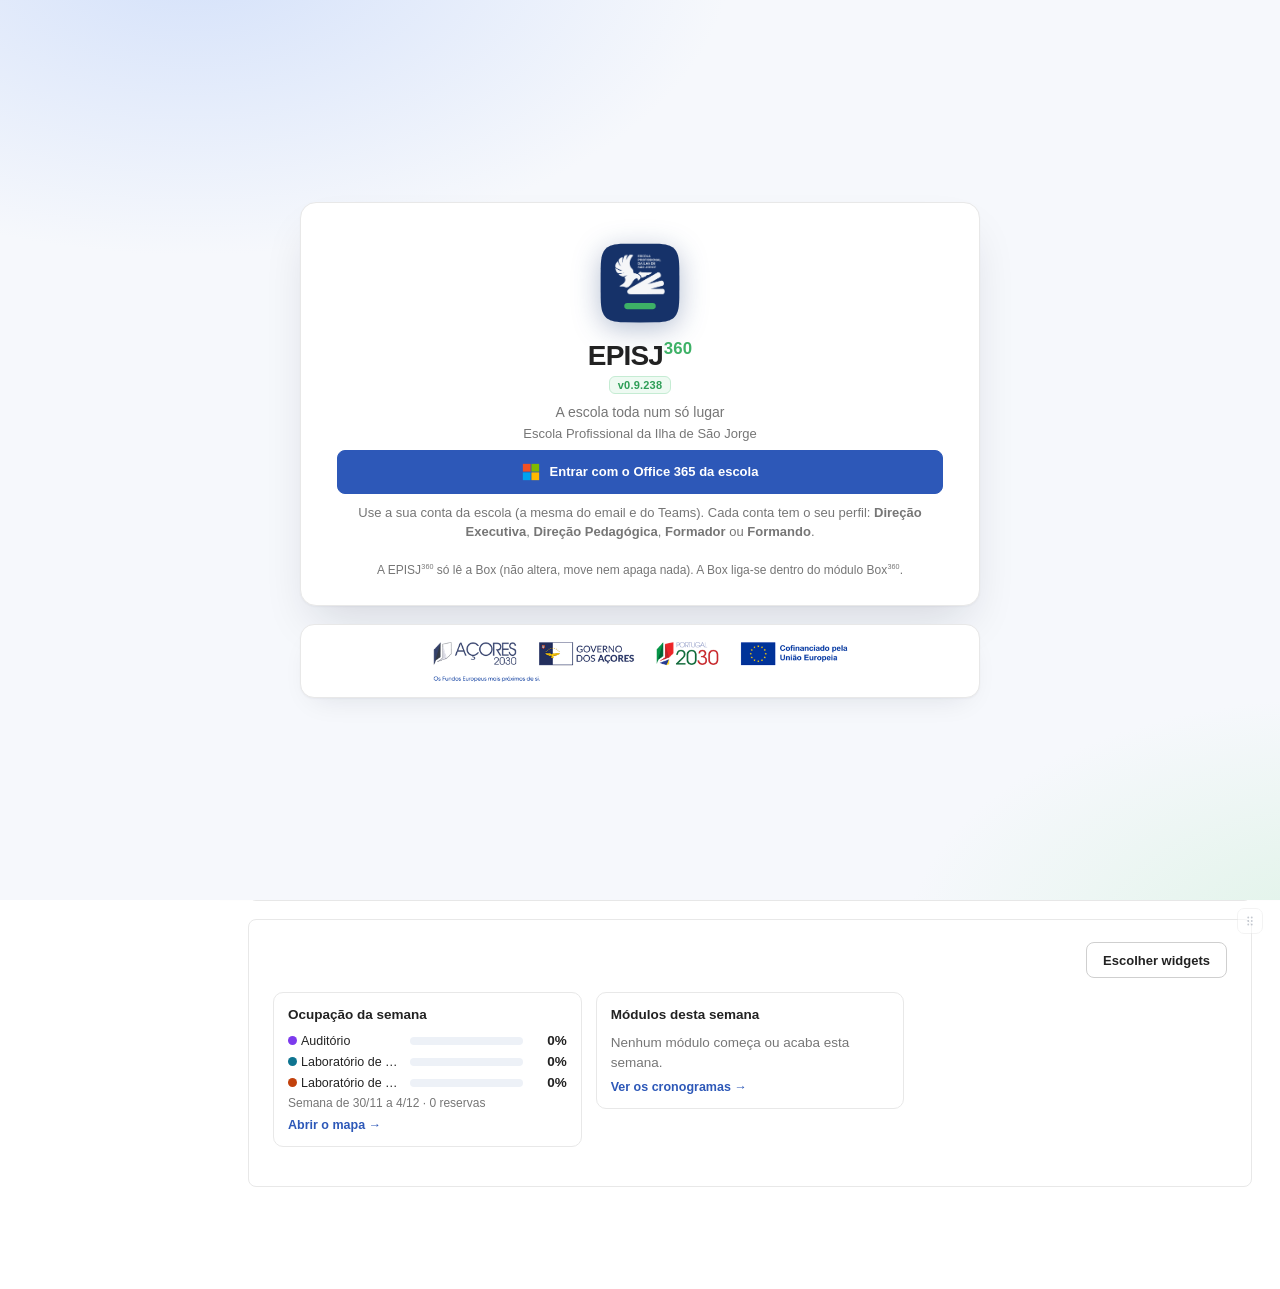
==== index.html @ 62869d8d "EPISJ 360 0.9.238: Ofício360 traz os ofícios da nuvem ao abrir e não deixa editar/importar antes dis" ====
<!DOCTYPE html>
<html lang="pt-PT">
<head>
<!-- GERADO por tools/montar.mjs a partir de src/ — não editar aqui (as alterações perdem-se). EPISJ 360 0.9.238 -->
<meta charset="utf-8">
<script src="app/sem-armazenamento.js?v=0.9.238"></script>
<meta name="viewport" content="width=device-width, initial-scale=1, viewport-fit=cover">
<meta name="theme-color" content="#3d5c9e">
<meta name="mobile-web-app-capable" content="yes">
<meta name="apple-mobile-web-app-capable" content="yes">
<meta name="apple-mobile-web-app-title" content="EPISJ³⁶⁰">
<meta name="apple-mobile-web-app-status-bar-style" content="black-translucent">
<meta name="format-detection" content="telephone=no">
<link rel="manifest" href="manifest.webmanifest">
<link rel="apple-touch-icon" href="img/app/apple-touch-icon.png">
<meta http-equiv="Content-Security-Policy" content="script-src 'self' 'wasm-unsafe-eval'; object-src 'none'; base-uri 'self'; form-action 'self'">
<title>EPISJ³⁶⁰ — Escola Profissional da Ilha de São Jorge</title>
<link rel="icon" type="image/svg+xml" href="data:image/svg+xml,%3Csvg%20xmlns=%22http://www.w3.org/2000/svg%22%20viewBox=%220%200%2032%2032%22%3E%3Cpath%20d=%22M31.00%2016.00L30.98%2021.65L30.91%2023.45L30.79%2024.74L30.63%2025.77L30.42%2026.63L30.16%2027.37L29.85%2028.01L29.48%2028.57L29.06%2029.06L28.57%2029.48L28.01%2029.85L27.37%2030.16L26.63%2030.42L25.77%2030.63L24.74%2030.79L23.45%2030.91L21.65%2030.98L16.00%2031.00L10.35%2030.98L8.55%2030.91L7.26%2030.79L6.23%2030.63L5.37%2030.42L4.63%2030.16L3.99%2029.85L3.43%2029.48L2.94%2029.06L2.52%2028.57L2.15%2028.01L1.84%2027.37L1.58%2026.63L1.37%2025.77L1.21%2024.74L1.09%2023.45L1.02%2021.65L1.00%2016.00L1.02%2010.35L1.09%208.55L1.21%207.26L1.37%206.23L1.58%205.37L1.84%204.63L2.15%203.99L2.52%203.43L2.94%202.94L3.43%202.52L3.99%202.15L4.63%201.84L5.37%201.58L6.23%201.37L7.26%201.21L8.55%201.09L10.35%201.02L16.00%201.00L21.65%201.02L23.45%201.09L24.74%201.21L25.77%201.37L26.63%201.58L27.37%201.84L28.01%202.15L28.57%202.52L29.06%202.94L29.48%203.43L29.85%203.99L30.16%204.63L30.42%205.37L30.63%206.23L30.79%207.26L30.91%208.55L30.98%2010.35z%22%20fill=%22%23163269%22/%3E%3Cimage%20href=%22[data-uri]%22%20x=%226.6%22%20y=%225.2%22%20width=%2218.8%22%20height=%2215.1%22%20preserveAspectRatio=%22xMidYMid%20meet%22/%3E%3Crect%20x=%2210%22%20y=%2223.6%22%20width=%2212%22%20height=%222.4%22%20rx=%221.2%22%20fill=%22%233db166%22/%3E%3C/svg%3E">
<!-- 0.9.50: a letra Poppins vem do próprio site (mais rápido, funciona sem o Google e também dentro do Horários360) -->
<link rel="preload" href="fonts/poppins-latin-400.woff2" as="font" type="font/woff2" crossorigin>
<link rel="preload" href="fonts/poppins-latin-600.woff2" as="font" type="font/woff2" crossorigin>
<link rel="stylesheet" href="app/app.css?v=0.9.238">
<script src="app/cabeca.js?v=0.9.238"></script>
</head>
<body>
<div id="privLock" role="dialog" aria-modal="true" aria-labelledby="privTit">
  <form class="pl-card" id="privForm" autocomplete="off">
    <div class="pl-ico"><svg viewBox="0 0 24 24" aria-hidden="true" fill="none" stroke="currentColor" stroke-width="2" stroke-linecap="round" stroke-linejoin="round"><rect x="4.5" y="10.5" width="15" height="10" rx="2.2"/><path d="M8 10.5V7.5a4 4 0 0 1 8 0v3"/><circle cx="12" cy="15.5" r="1.3"/></svg></div>
    <h2 id="privTit">EPISJ 360 bloqueada</h2>
    <p class="pl-sub" id="privQuem">Modo de privacidade ligado. Escreva o código de desbloqueio para continuar.</p>
    <input type="password" id="privCod" inputmode="numeric" autocomplete="off" maxlength="8" placeholder="Código" aria-label="Código de desbloqueio">
    <div class="pl-err" id="privErr" aria-live="polite"></div>
    <button class="b big" type="submit" id="privOk">Desbloquear</button>
    <button type="button" class="pl-esq" id="privEsq">Esqueci-me do código</button>
  </form>
</div>
<div id="gate" class="gate">
  <div class="gcard">
    <div class="glogo"><svg viewBox="0 0 32 32" aria-hidden="true"><path d="M31.00 16.00L30.98 21.65L30.91 23.45L30.79 24.74L30.63 25.77L30.42 26.63L30.16 27.37L29.85 28.01L29.48 28.57L29.06 29.06L28.57 29.48L28.01 29.85L27.37 30.16L26.63 30.42L25.77 30.63L24.74 30.79L23.45 30.91L21.65 30.98L16.00 31.00L10.35 30.98L8.55 30.91L7.26 30.79L6.23 30.63L5.37 30.42L4.63 30.16L3.99 29.85L3.43 29.48L2.94 29.06L2.52 28.57L2.15 28.01L1.84 27.37L1.58 26.63L1.37 25.77L1.21 24.74L1.09 23.45L1.02 21.65L1.00 16.00L1.02 10.35L1.09 8.55L1.21 7.26L1.37 6.23L1.58 5.37L1.84 4.63L2.15 3.99L2.52 3.43L2.94 2.94L3.43 2.52L3.99 2.15L4.63 1.84L5.37 1.58L6.23 1.37L7.26 1.21L8.55 1.09L10.35 1.02L16.00 1.00L21.65 1.02L23.45 1.09L24.74 1.21L25.77 1.37L26.63 1.58L27.37 1.84L28.01 2.15L28.57 2.52L29.06 2.94L29.48 3.43L29.85 3.99L30.16 4.63L30.42 5.37L30.63 6.23L30.79 7.26L30.91 8.55L30.98 10.35z" fill="#163269"/><image href="[data-uri]" x="6.6" y="5.2" width="18.8" height="15.1" preserveAspectRatio="xMidYMid meet"/><rect x="10" y="23.6" width="12" height="2.4" rx="1.2" fill="#3db166"/></svg></div>
    <h1>EPISJ<b class="sup360">360</b></h1><div class="ver gver" data-ver></div>
    <p class="gsub">A escola toda num só lugar<br><span>Escola Profissional da Ilha de São Jorge</span></p>
    <div id="gateWait" class="gwait" style="display:none"><div class="gprog" id="gpBar" role="progressbar" aria-valuemin="0" aria-valuemax="100" aria-valuenow="0" aria-labelledby="gateWaitTxt"><i id="gpFill"></i></div><div class="gpinfo"><span id="gateWaitTxt">A entrar…</span><b id="gpPct">0%</b></div><div class="gptick" id="gpMods" aria-live="polite"></div></div>
    <div id="gateLogin">
      <button class="b big msbtn" id="msGo"><svg viewBox="0 0 21 21" aria-hidden="true"><rect x="1" y="1" width="9" height="9" fill="#f25022"/><rect x="11" y="1" width="9" height="9" fill="#7fba00"/><rect x="1" y="11" width="9" height="9" fill="#00a4ef"/><rect x="11" y="11" width="9" height="9" fill="#ffb900"/></svg>Entrar com o Office 365 da escola</button>
      <p class="hint" style="margin:10px 0 0">Use a sua conta da escola (a mesma do email e do Teams). Cada conta tem o seu perfil: <b>Direção Executiva</b>, <b>Direção Pedagógica</b>, <b>Formador</b> ou <b>Formando</b>.</p>
      <details id="msSetup" style="margin-top:12px;display:none">
        <summary class="hint" style="cursor:pointer;margin:0">Primeira vez neste navegador: ligação ao Office 365</summary>
        <div class="row" style="margin-top:8px">
          <label class="grow">ID da aplicação (cliente)<input type="text" id="gMsClient" spellcheck="false" placeholder="ex.: 1a2b3c4d-…"></label>
          <label class="grow">ID do diretório ou domínio<input type="text" id="gMsTenant" spellcheck="false" placeholder="ex.: episj.pt"></label>
          <button class="b s" id="gMsSave" style="align-self:flex-end">Guardar</button>
        </div>
      </details>
    </div>
    <div id="gateMsg"></div>
    <p class="gfoot">A EPISJ 360 só lê a Box (não altera, move nem apaga nada). A Box liga-se dentro do módulo Box360.</p>
  </div>
  <div class="gfundos" id="gFundos" hidden><img alt="Logótipos de financiamento do ano letivo"></div>
</div>
<div class="top"><button class="navbtn" id="navBtn" type="button" aria-label="Abrir o menu" aria-expanded="false" aria-controls="nav"><svg viewBox="0 0 24 24" aria-hidden="true"><path d="M4 7h16M4 12h16M4 17h16"/></svg></button><div class="brand" title="EPISJ 360 — a escola toda num só lugar"><svg viewBox="0 0 32 32" aria-hidden="true"><path d="M31.00 16.00L30.98 21.65L30.91 23.45L30.79 24.74L30.63 25.77L30.42 26.63L30.16 27.37L29.85 28.01L29.48 28.57L29.06 29.06L28.57 29.48L28.01 29.85L27.37 30.16L26.63 30.42L25.77 30.63L24.74 30.79L23.45 30.91L21.65 30.98L16.00 31.00L10.35 30.98L8.55 30.91L7.26 30.79L6.23 30.63L5.37 30.42L4.63 30.16L3.99 29.85L3.43 29.48L2.94 29.06L2.52 28.57L2.15 28.01L1.84 27.37L1.58 26.63L1.37 25.77L1.21 24.74L1.09 23.45L1.02 21.65L1.00 16.00L1.02 10.35L1.09 8.55L1.21 7.26L1.37 6.23L1.58 5.37L1.84 4.63L2.15 3.99L2.52 3.43L2.94 2.94L3.43 2.52L3.99 2.15L4.63 1.84L5.37 1.58L6.23 1.37L7.26 1.21L8.55 1.09L10.35 1.02L16.00 1.00L21.65 1.02L23.45 1.09L24.74 1.21L25.77 1.37L26.63 1.58L27.37 1.84L28.01 2.15L28.57 2.52L29.06 2.94L29.48 3.43L29.85 3.99L30.16 4.63L30.42 5.37L30.63 6.23L30.79 7.26L30.91 8.55L30.98 10.35z" fill="#163269"/><image href="[data-uri]" x="6.6" y="5.2" width="18.8" height="15.1" preserveAspectRatio="xMidYMid meet"/><rect x="10" y="23.6" width="12" height="2.4" rx="1.2" fill="#3db166"/></svg><span>EPISJ<b class="sup360">360</b></span><span class="ver" data-ver></span></div><nav class="mods" id="mods" aria-label="Módulos da EPISJ 360"><button data-m="escola" title="Escola360 — anos letivos, cursos, turmas e formadores (comuns a todos os módulos)"><svg class="mseal m27" viewBox="0 0 32 32" aria-hidden="true"><path d="M31.00 16.00L30.98 21.65L30.91 23.45L30.79 24.74L30.63 25.77L30.42 26.63L30.16 27.37L29.85 28.01L29.48 28.57L29.06 29.06L28.57 29.48L28.01 29.85L27.37 30.16L26.63 30.42L25.77 30.63L24.74 30.79L23.45 30.91L21.65 30.98L16.00 31.00L10.35 30.98L8.55 30.91L7.26 30.79L6.23 30.63L5.37 30.42L4.63 30.16L3.99 29.85L3.43 29.48L2.94 29.06L2.52 28.57L2.15 28.01L1.84 27.37L1.58 26.63L1.37 25.77L1.21 24.74L1.09 23.45L1.02 21.65L1.00 16.00L1.02 10.35L1.09 8.55L1.21 7.26L1.37 6.23L1.58 5.37L1.84 4.63L2.15 3.99L2.52 3.43L2.94 2.94L3.43 2.52L3.99 2.15L4.63 1.84L5.37 1.58L6.23 1.37L7.26 1.21L8.55 1.09L10.35 1.02L16.00 1.00L21.65 1.02L23.45 1.09L24.74 1.21L25.77 1.37L26.63 1.58L27.37 1.84L28.01 2.15L28.57 2.52L29.06 2.94L29.48 3.43L29.85 3.99L30.16 4.63L30.42 5.37L30.63 6.23L30.79 7.26L30.91 8.55L30.98 10.35z" fill="#163269"/><text x="16" y="20.4" text-anchor="middle" font-family="Poppins,system-ui,-apple-system,Segoe UI,sans-serif" font-size="16" font-weight="700" fill="#fff" letter-spacing="-.5">E</text><rect x="10" y="23.6" width="12" height="2.4" rx="1.2" fill="#ff8a5c"/></svg><span>Escola<b class="sup360">360</b></span></button><button data-m="boxcheck" class="on" title="Box360 — controlo de entregas na Box"><svg class="mseal m27" viewBox="0 0 32 32" aria-hidden="true"><path d="M31.00 16.00L30.98 21.65L30.91 23.45L30.79 24.74L30.63 25.77L30.42 26.63L30.16 27.37L29.85 28.01L29.48 28.57L29.06 29.06L28.57 29.48L28.01 29.85L27.37 30.16L26.63 30.42L25.77 30.63L24.74 30.79L23.45 30.91L21.65 30.98L16.00 31.00L10.35 30.98L8.55 30.91L7.26 30.79L6.23 30.63L5.37 30.42L4.63 30.16L3.99 29.85L3.43 29.48L2.94 29.06L2.52 28.57L2.15 28.01L1.84 27.37L1.58 26.63L1.37 25.77L1.21 24.74L1.09 23.45L1.02 21.65L1.00 16.00L1.02 10.35L1.09 8.55L1.21 7.26L1.37 6.23L1.58 5.37L1.84 4.63L2.15 3.99L2.52 3.43L2.94 2.94L3.43 2.52L3.99 2.15L4.63 1.84L5.37 1.58L6.23 1.37L7.26 1.21L8.55 1.09L10.35 1.02L16.00 1.00L21.65 1.02L23.45 1.09L24.74 1.21L25.77 1.37L26.63 1.58L27.37 1.84L28.01 2.15L28.57 2.52L29.06 2.94L29.48 3.43L29.85 3.99L30.16 4.63L30.42 5.37L30.63 6.23L30.79 7.26L30.91 8.55L30.98 10.35z" fill="#163269"/><text x="16" y="20.4" text-anchor="middle" font-family="Poppins,system-ui,-apple-system,Segoe UI,sans-serif" font-size="16" font-weight="700" fill="#fff" letter-spacing="-.5">B</text><rect x="10" y="23.6" width="12" height="2.4" rx="1.2" fill="#4da3ff"/></svg><span>Box<b class="sup360">360</b></span></button><button data-m="eduschedule" title="Horários360 — horários da escola (o EduSchedule da EduSpruce)"><svg class="mseal m27" viewBox="0 0 32 32" aria-hidden="true"><path d="M31.00 16.00L30.98 21.65L30.91 23.45L30.79 24.74L30.63 25.77L30.42 26.63L30.16 27.37L29.85 28.01L29.48 28.57L29.06 29.06L28.57 29.48L28.01 29.85L27.37 30.16L26.63 30.42L25.77 30.63L24.74 30.79L23.45 30.91L21.65 30.98L16.00 31.00L10.35 30.98L8.55 30.91L7.26 30.79L6.23 30.63L5.37 30.42L4.63 30.16L3.99 29.85L3.43 29.48L2.94 29.06L2.52 28.57L2.15 28.01L1.84 27.37L1.58 26.63L1.37 25.77L1.21 24.74L1.09 23.45L1.02 21.65L1.00 16.00L1.02 10.35L1.09 8.55L1.21 7.26L1.37 6.23L1.58 5.37L1.84 4.63L2.15 3.99L2.52 3.43L2.94 2.94L3.43 2.52L3.99 2.15L4.63 1.84L5.37 1.58L6.23 1.37L7.26 1.21L8.55 1.09L10.35 1.02L16.00 1.00L21.65 1.02L23.45 1.09L24.74 1.21L25.77 1.37L26.63 1.58L27.37 1.84L28.01 2.15L28.57 2.52L29.06 2.94L29.48 3.43L29.85 3.99L30.16 4.63L30.42 5.37L30.63 6.23L30.79 7.26L30.91 8.55L30.98 10.35z" fill="#163269"/><text x="16" y="20.4" text-anchor="middle" font-family="Poppins,system-ui,-apple-system,Segoe UI,sans-serif" font-size="16" font-weight="700" fill="#fff" letter-spacing="-.5">H</text><rect x="10" y="23.6" width="12" height="2.4" rx="1.2" fill="#9b8cff"/></svg><span>Horários<b class="sup360">360</b></span></button><button data-m="roomcheck" title="Sala360 — reservas do Auditório e dos Laboratórios de Informática"><svg class="mseal m27" viewBox="0 0 32 32" aria-hidden="true"><path d="M31.00 16.00L30.98 21.65L30.91 23.45L30.79 24.74L30.63 25.77L30.42 26.63L30.16 27.37L29.85 28.01L29.48 28.57L29.06 29.06L28.57 29.48L28.01 29.85L27.37 30.16L26.63 30.42L25.77 30.63L24.74 30.79L23.45 30.91L21.65 30.98L16.00 31.00L10.35 30.98L8.55 30.91L7.26 30.79L6.23 30.63L5.37 30.42L4.63 30.16L3.99 29.85L3.43 29.48L2.94 29.06L2.52 28.57L2.15 28.01L1.84 27.37L1.58 26.63L1.37 25.77L1.21 24.74L1.09 23.45L1.02 21.65L1.00 16.00L1.02 10.35L1.09 8.55L1.21 7.26L1.37 6.23L1.58 5.37L1.84 4.63L2.15 3.99L2.52 3.43L2.94 2.94L3.43 2.52L3.99 2.15L4.63 1.84L5.37 1.58L6.23 1.37L7.26 1.21L8.55 1.09L10.35 1.02L16.00 1.00L21.65 1.02L23.45 1.09L24.74 1.21L25.77 1.37L26.63 1.58L27.37 1.84L28.01 2.15L28.57 2.52L29.06 2.94L29.48 3.43L29.85 3.99L30.16 4.63L30.42 5.37L30.63 6.23L30.79 7.26L30.91 8.55L30.98 10.35z" fill="#163269"/><text x="16" y="20.4" text-anchor="middle" font-family="Poppins,system-ui,-apple-system,Segoe UI,sans-serif" font-size="16" font-weight="700" fill="#fff" letter-spacing="-.5">S</text><rect x="10" y="23.6" width="12" height="2.4" rx="1.2" fill="#ffb547"/></svg><span>Sala<b class="sup360">360</b></span></button><button data-m="crono" title="Crono360 — cronogramas dos módulos e pontos de situação do cumprimento dos planos"><svg class="mseal m27" viewBox="0 0 32 32" aria-hidden="true"><path d="M31.00 16.00L30.98 21.65L30.91 23.45L30.79 24.74L30.63 25.77L30.42 26.63L30.16 27.37L29.85 28.01L29.48 28.57L29.06 29.06L28.57 29.48L28.01 29.85L27.37 30.16L26.63 30.42L25.77 30.63L24.74 30.79L23.45 30.91L21.65 30.98L16.00 31.00L10.35 30.98L8.55 30.91L7.26 30.79L6.23 30.63L5.37 30.42L4.63 30.16L3.99 29.85L3.43 29.48L2.94 29.06L2.52 28.57L2.15 28.01L1.84 27.37L1.58 26.63L1.37 25.77L1.21 24.74L1.09 23.45L1.02 21.65L1.00 16.00L1.02 10.35L1.09 8.55L1.21 7.26L1.37 6.23L1.58 5.37L1.84 4.63L2.15 3.99L2.52 3.43L2.94 2.94L3.43 2.52L3.99 2.15L4.63 1.84L5.37 1.58L6.23 1.37L7.26 1.21L8.55 1.09L10.35 1.02L16.00 1.00L21.65 1.02L23.45 1.09L24.74 1.21L25.77 1.37L26.63 1.58L27.37 1.84L28.01 2.15L28.57 2.52L29.06 2.94L29.48 3.43L29.85 3.99L30.16 4.63L30.42 5.37L30.63 6.23L30.79 7.26L30.91 8.55L30.98 10.35z" fill="#163269"/><text x="16" y="20.4" text-anchor="middle" font-family="Poppins,system-ui,-apple-system,Segoe UI,sans-serif" font-size="16" font-weight="700" fill="#fff" letter-spacing="-.5">C</text><rect x="10" y="23.6" width="12" height="2.4" rx="1.2" fill="#2fd0c4"/></svg><span>Crono<b class="sup360">360</b></span></button><button data-m="social" title="Social360 — planeamento, aprovação e agendamento das redes sociais da escola"><svg class="mseal m27" viewBox="0 0 32 32" aria-hidden="true"><path d="M31.00 16.00L30.98 21.65L30.91 23.45L30.79 24.74L30.63 25.77L30.42 26.63L30.16 27.37L29.85 28.01L29.48 28.57L29.06 29.06L28.57 29.48L28.01 29.85L27.37 30.16L26.63 30.42L25.77 30.63L24.74 30.79L23.45 30.91L21.65 30.98L16.00 31.00L10.35 30.98L8.55 30.91L7.26 30.79L6.23 30.63L5.37 30.42L4.63 30.16L3.99 29.85L3.43 29.48L2.94 29.06L2.52 28.57L2.15 28.01L1.84 27.37L1.58 26.63L1.37 25.77L1.21 24.74L1.09 23.45L1.02 21.65L1.00 16.00L1.02 10.35L1.09 8.55L1.21 7.26L1.37 6.23L1.58 5.37L1.84 4.63L2.15 3.99L2.52 3.43L2.94 2.94L3.43 2.52L3.99 2.15L4.63 1.84L5.37 1.58L6.23 1.37L7.26 1.21L8.55 1.09L10.35 1.02L16.00 1.00L21.65 1.02L23.45 1.09L24.74 1.21L25.77 1.37L26.63 1.58L27.37 1.84L28.01 2.15L28.57 2.52L29.06 2.94L29.48 3.43L29.85 3.99L30.16 4.63L30.42 5.37L30.63 6.23L30.79 7.26L30.91 8.55L30.98 10.35z" fill="#163269"/><text x="16" y="19.6" text-anchor="middle" font-family="Poppins,system-ui,-apple-system,Segoe UI,sans-serif" font-size="13" font-weight="700" fill="#fff" letter-spacing="-.5">So</text><rect x="10" y="23.6" width="12" height="2.4" rx="1.2" fill="#ff6f9e"/></svg><span>Social<b class="sup360">360</b></span></button><button data-m="pap" title="PAP360 — provas de aptidão profissional: júri, grelhas de avaliação, pautas e atas"><svg class="mseal m27" viewBox="0 0 32 32" aria-hidden="true"><path d="M31.00 16.00L30.98 21.65L30.91 23.45L30.79 24.74L30.63 25.77L30.42 26.63L30.16 27.37L29.85 28.01L29.48 28.57L29.06 29.06L28.57 29.48L28.01 29.85L27.37 30.16L26.63 30.42L25.77 30.63L24.74 30.79L23.45 30.91L21.65 30.98L16.00 31.00L10.35 30.98L8.55 30.91L7.26 30.79L6.23 30.63L5.37 30.42L4.63 30.16L3.99 29.85L3.43 29.48L2.94 29.06L2.52 28.57L2.15 28.01L1.84 27.37L1.58 26.63L1.37 25.77L1.21 24.74L1.09 23.45L1.02 21.65L1.00 16.00L1.02 10.35L1.09 8.55L1.21 7.26L1.37 6.23L1.58 5.37L1.84 4.63L2.15 3.99L2.52 3.43L2.94 2.94L3.43 2.52L3.99 2.15L4.63 1.84L5.37 1.58L6.23 1.37L7.26 1.21L8.55 1.09L10.35 1.02L16.00 1.00L21.65 1.02L23.45 1.09L24.74 1.21L25.77 1.37L26.63 1.58L27.37 1.84L28.01 2.15L28.57 2.52L29.06 2.94L29.48 3.43L29.85 3.99L30.16 4.63L30.42 5.37L30.63 6.23L30.79 7.26L30.91 8.55L30.98 10.35z" fill="#163269"/><text x="16" y="20.4" text-anchor="middle" font-family="Poppins,system-ui,-apple-system,Segoe UI,sans-serif" font-size="16" font-weight="700" fill="#fff" letter-spacing="-.5">P</text><rect x="10" y="23.6" width="12" height="2.4" rx="1.2" fill="#e06cf0"/></svg><span>PAP<b class="sup360">360</b></span></button><button data-m="pass" title="Pass360 — palavras-passe da escola, cifradas, só para a Direção"><svg class="mseal m27" viewBox="0 0 32 32" aria-hidden="true"><path d="M31.00 16.00L30.98 21.65L30.91 23.45L30.79 24.74L30.63 25.77L30.42 26.63L30.16 27.37L29.85 28.01L29.48 28.57L29.06 29.06L28.57 29.48L28.01 29.85L27.37 30.16L26.63 30.42L25.77 30.63L24.74 30.79L23.45 30.91L21.65 30.98L16.00 31.00L10.35 30.98L8.55 30.91L7.26 30.79L6.23 30.63L5.37 30.42L4.63 30.16L3.99 29.85L3.43 29.48L2.94 29.06L2.52 28.57L2.15 28.01L1.84 27.37L1.58 26.63L1.37 25.77L1.21 24.74L1.09 23.45L1.02 21.65L1.00 16.00L1.02 10.35L1.09 8.55L1.21 7.26L1.37 6.23L1.58 5.37L1.84 4.63L2.15 3.99L2.52 3.43L2.94 2.94L3.43 2.52L3.99 2.15L4.63 1.84L5.37 1.58L6.23 1.37L7.26 1.21L8.55 1.09L10.35 1.02L16.00 1.00L21.65 1.02L23.45 1.09L24.74 1.21L25.77 1.37L26.63 1.58L27.37 1.84L28.01 2.15L28.57 2.52L29.06 2.94L29.48 3.43L29.85 3.99L30.16 4.63L30.42 5.37L30.63 6.23L30.79 7.26L30.91 8.55L30.98 10.35z" fill="#163269"/><text x="16" y="20.4" text-anchor="middle" font-family="Poppins,system-ui,-apple-system,Segoe UI,sans-serif" font-size="13" font-weight="700" fill="#fff" letter-spacing="-.5">Ps</text><rect x="10" y="23.6" width="12" height="2.4" rx="1.2" fill="#b9c6d8"/></svg><span>Pass<b class="sup360">360</b></span></button><button data-m="folder" title="Folder360 — arquivo físico dos dossiers: onde está cada um, lombadas, etiquetas, requisições e conferência"><svg class="mseal m27" viewBox="0 0 32 32" aria-hidden="true"><path d="M31.00 16.00L30.98 21.65L30.91 23.45L30.79 24.74L30.63 25.77L30.42 26.63L30.16 27.37L29.85 28.01L29.48 28.57L29.06 29.06L28.57 29.48L28.01 29.85L27.37 30.16L26.63 30.42L25.77 30.63L24.74 30.79L23.45 30.91L21.65 30.98L16.00 31.00L10.35 30.98L8.55 30.91L7.26 30.79L6.23 30.63L5.37 30.42L4.63 30.16L3.99 29.85L3.43 29.48L2.94 29.06L2.52 28.57L2.15 28.01L1.84 27.37L1.58 26.63L1.37 25.77L1.21 24.74L1.09 23.45L1.02 21.65L1.00 16.00L1.02 10.35L1.09 8.55L1.21 7.26L1.37 6.23L1.58 5.37L1.84 4.63L2.15 3.99L2.52 3.43L2.94 2.94L3.43 2.52L3.99 2.15L4.63 1.84L5.37 1.58L6.23 1.37L7.26 1.21L8.55 1.09L10.35 1.02L16.00 1.00L21.65 1.02L23.45 1.09L24.74 1.21L25.77 1.37L26.63 1.58L27.37 1.84L28.01 2.15L28.57 2.52L29.06 2.94L29.48 3.43L29.85 3.99L30.16 4.63L30.42 5.37L30.63 6.23L30.79 7.26L30.91 8.55L30.98 10.35z" fill="#163269"/><text x="16" y="20.4" text-anchor="middle" font-family="Poppins,system-ui,-apple-system,Segoe UI,sans-serif" font-size="16" font-weight="700" fill="#fff" letter-spacing="-.5">F</text><rect x="10" y="23.6" width="12" height="2.4" rx="1.2" fill="#c99a6e"/></svg><span>Folder<b class="sup360">360</b></span></button><button data-m="econo" title="Econo360 — economato: artigos, stock, requisições dos formadores, compras, inventário e custos por projeto"><svg class="mseal m27" viewBox="0 0 32 32" aria-hidden="true"><path d="M31.00 16.00L30.98 21.65L30.91 23.45L30.79 24.74L30.63 25.77L30.42 26.63L30.16 27.37L29.85 28.01L29.48 28.57L29.06 29.06L28.57 29.48L28.01 29.85L27.37 30.16L26.63 30.42L25.77 30.63L24.74 30.79L23.45 30.91L21.65 30.98L16.00 31.00L10.35 30.98L8.55 30.91L7.26 30.79L6.23 30.63L5.37 30.42L4.63 30.16L3.99 29.85L3.43 29.48L2.94 29.06L2.52 28.57L2.15 28.01L1.84 27.37L1.58 26.63L1.37 25.77L1.21 24.74L1.09 23.45L1.02 21.65L1.00 16.00L1.02 10.35L1.09 8.55L1.21 7.26L1.37 6.23L1.58 5.37L1.84 4.63L2.15 3.99L2.52 3.43L2.94 2.94L3.43 2.52L3.99 2.15L4.63 1.84L5.37 1.58L6.23 1.37L7.26 1.21L8.55 1.09L10.35 1.02L16.00 1.00L21.65 1.02L23.45 1.09L24.74 1.21L25.77 1.37L26.63 1.58L27.37 1.84L28.01 2.15L28.57 2.52L29.06 2.94L29.48 3.43L29.85 3.99L30.16 4.63L30.42 5.37L30.63 6.23L30.79 7.26L30.91 8.55L30.98 10.35z" fill="#163269"/><text x="16" y="20.4" text-anchor="middle" font-family="Poppins,system-ui,-apple-system,Segoe UI,sans-serif" font-size="13" font-weight="700" fill="#fff" letter-spacing="-.5">Ec</text><rect x="10" y="23.6" width="12" height="2.4" rx="1.2" fill="#f4d35e"/></svg><span>Econo<b class="sup360">360</b></span></button><button data-m="oficio" title="Ofício360 — ofícios em carta e digitais: entradas, saídas, numeração, despacho, respostas, envelopes e livro de registo"><svg class="mseal m27" viewBox="0 0 32 32" aria-hidden="true"><path d="M31.00 16.00L30.98 21.65L30.91 23.45L30.79 24.74L30.63 25.77L30.42 26.63L30.16 27.37L29.85 28.01L29.48 28.57L29.06 29.06L28.57 29.48L28.01 29.85L27.37 30.16L26.63 30.42L25.77 30.63L24.74 30.79L23.45 30.91L21.65 30.98L16.00 31.00L10.35 30.98L8.55 30.91L7.26 30.79L6.23 30.63L5.37 30.42L4.63 30.16L3.99 29.85L3.43 29.48L2.94 29.06L2.52 28.57L2.15 28.01L1.84 27.37L1.58 26.63L1.37 25.77L1.21 24.74L1.09 23.45L1.02 21.65L1.00 16.00L1.02 10.35L1.09 8.55L1.21 7.26L1.37 6.23L1.58 5.37L1.84 4.63L2.15 3.99L2.52 3.43L2.94 2.94L3.43 2.52L3.99 2.15L4.63 1.84L5.37 1.58L6.23 1.37L7.26 1.21L8.55 1.09L10.35 1.02L16.00 1.00L21.65 1.02L23.45 1.09L24.74 1.21L25.77 1.37L26.63 1.58L27.37 1.84L28.01 2.15L28.57 2.52L29.06 2.94L29.48 3.43L29.85 3.99L30.16 4.63L30.42 5.37L30.63 6.23L30.79 7.26L30.91 8.55L30.98 10.35z" fill="#163269"/><text x="16" y="20.4" text-anchor="middle" font-family="Poppins,system-ui,-apple-system,Segoe UI,sans-serif" font-size="16" font-weight="700" fill="#fff" letter-spacing="-.5">O</text><rect x="10" y="23.6" width="12" height="2.4" rx="1.2" fill="#ff7a59"/></svg><span>Ofício<b class="sup360">360</b></span></button></nav><span class="grow"></span><button id="privBtn" class="appsbtn privbtn" type="button" title="Modo de privacidade — bloquear o ecrã (é preciso o código para voltar)" hidden><svg viewBox="0 0 24 24" aria-hidden="true" fill="none" stroke="currentColor" stroke-width="2" stroke-linecap="round" stroke-linejoin="round"><rect x="4.5" y="10.5" width="15" height="10" rx="2.2"/><path d="M8 10.5V7.5a4 4 0 0 1 8 0v3"/><circle cx="12" cy="15.5" r="1.3"/></svg><span>Bloquear</span></button><span class="appsw"><button id="appsBtn" class="appsbtn" aria-haspopup="dialog" aria-expanded="false" aria-controls="appsPop" title="Apps da EPISJ 360"><svg viewBox="0 0 24 24" aria-hidden="true" fill="none" stroke="currentColor" stroke-width="2" stroke-linecap="round" stroke-linejoin="round"><rect x="3" y="3" width="7" height="7" rx="1.6"/><rect x="14" y="3" width="7" height="7" rx="1.6"/><rect x="3" y="14" width="7" height="7" rx="1.6"/><rect x="14" y="14" width="7" height="7" rx="1.6"/></svg><span>Apps</span></button><div id="appsPop" class="appspop" role="dialog" aria-label="Apps da EPISJ 360" hidden></div></span><label class="anotop" title="Ano letivo ativo — comum a todos os módulos"><span>Ano letivo</span><select id="anoSel"></select></label><span id="bgp" class="bgp" style="display:none"></span><span class="fsz" title="Tamanho da letra"><button id="fszMenos" aria-label="Diminuir a letra">A−</button><button id="fszVal" title="Repor o tamanho normal">100%</button><button id="fszMais" aria-label="Aumentar a letra">A+</button></span><span class="undo"><button id="undoBtn" title="Anular (Ctrl+Z)" disabled>↶ Anular</button><button id="redoBtn" title="Refazer (Ctrl+Shift+Z)" disabled>↷ Refazer</button></span><span id="who" class="who" style="display:none"></span></div>
<div class="shell"><div id="navVeu" class="navveu" hidden></div>
  <nav id="nav" class="side">
    <a class="sfoot stopo" href="https://www.episj.com" target="_blank" rel="noopener" title="Escola Profissional da Ilha de São Jorge"><img src="img/logo-episj.png" alt="Escola Profissional da Ilha de São Jorge" data-esconde-sem-img></a>
    <div class="sbrand" title="EPISJ 360 — a escola toda num só lugar"><svg class="sblogo" viewBox="0 0 32 32" aria-hidden="true"><path d="M31.00 16.00L30.98 21.65L30.91 23.45L30.79 24.74L30.63 25.77L30.42 26.63L30.16 27.37L29.85 28.01L29.48 28.57L29.06 29.06L28.57 29.48L28.01 29.85L27.37 30.16L26.63 30.42L25.77 30.63L24.74 30.79L23.45 30.91L21.65 30.98L16.00 31.00L10.35 30.98L8.55 30.91L7.26 30.79L6.23 30.63L5.37 30.42L4.63 30.16L3.99 29.85L3.43 29.48L2.94 29.06L2.52 28.57L2.15 28.01L1.84 27.37L1.58 26.63L1.37 25.77L1.21 24.74L1.09 23.45L1.02 21.65L1.00 16.00L1.02 10.35L1.09 8.55L1.21 7.26L1.37 6.23L1.58 5.37L1.84 4.63L2.15 3.99L2.52 3.43L2.94 2.94L3.43 2.52L3.99 2.15L4.63 1.84L5.37 1.58L6.23 1.37L7.26 1.21L8.55 1.09L10.35 1.02L16.00 1.00L21.65 1.02L23.45 1.09L24.74 1.21L25.77 1.37L26.63 1.58L27.37 1.84L28.01 2.15L28.57 2.52L29.06 2.94L29.48 3.43L29.85 3.99L30.16 4.63L30.42 5.37L30.63 6.23L30.79 7.26L30.91 8.55L30.98 10.35z" fill="#163269"/><image href="[data-uri]" x="6.6" y="5.2" width="18.8" height="15.1" preserveAspectRatio="xMidYMid meet"/><image class="lgaz" href="[data-uri]" x="6.6" y="5.2" width="18.8" height="15.1" preserveAspectRatio="xMidYMid meet"/><rect x="10" y="23.6" width="12" height="2.4" rx="1.2" fill="#3db166"/></svg><div class="sbnome"><span>EPISJ<b class="sup360">360</b></span><span class="ver" data-ver></span></div></div>
    <div class="mgrp" data-m="escola">
    <div class="mh">Escola360</div>
    <button data-t="esc"><svg viewBox="0 0 24 24"><path d="M3 21h18M5 21V9l7-5 7 5v12"/><path d="M9 21v-6h6v6"/></svg>Dashboard</button>
    <button data-t="anos"><svg viewBox="0 0 24 24"><rect x="3" y="4" width="18" height="18" rx="2"/><path d="M16 2v4M8 2v4M3 10h18"/></svg>Anos letivos</button>
    <button data-t="cal" class="sub" title="Períodos, interrupções, feriados e marcos das turmas (FCT, avaliação, PAP) — importados do documento do calendário escolar"><svg viewBox="0 0 24 24"><rect x="3" y="4" width="18" height="18" rx="2"/><path d="M16 2v4M8 2v4M3 10h18"/><path d="M7.5 14h.01M12 14h.01M16.5 14h.01M7.5 18h.01M12 18h.01"/></svg>Calendário Escolar</button>
    <button data-t="cur"><svg viewBox="0 0 24 24"><path d="M22 10 12 5 2 10l10 5 10-5z"/><path d="M6 12v5c3 2 9 2 12 0v-5"/></svg>Cursos</button>
    <button data-t="tur"><svg viewBox="0 0 24 24"><path d="M17 21v-2a4 4 0 0 0-4-4H5a4 4 0 0 0-4 4v2"/><circle cx="9" cy="7" r="4"/><path d="M23 21v-2a4 4 0 0 0-3-3.9M16 3.1a4 4 0 0 1 0 7.8"/></svg>Turmas</button>
    <button data-t="pc" class="sub" title="Plano curricular de cada turma: disciplinas, módulos/UFCD/UC, horas e formadores"><svg viewBox="0 0 24 24"><path d="M14 2H6a2 2 0 0 0-2 2v16a2 2 0 0 0 2 2h12a2 2 0 0 0 2-2V8z"/><path d="M14 2v6h6M8 13h8M8 17h5"/></svg>Planos Curriculares</button>
    <button data-t="prof"><svg viewBox="0 0 24 24"><path d="M16 21v-2a4 4 0 0 0-4-4H6a4 4 0 0 0-4 4v2"/><circle cx="9" cy="7" r="4"/><path d="M19 8v6M22 11h-6"/></svg>Formadores</button>
    <button data-t="dsd" class="sub" title="Serviço de cada formador, tirado dos planos curriculares"><svg viewBox="0 0 24 24"><rect x="3" y="4" width="18" height="16" rx="2"/><path d="M7 9h10M7 13h6M7 17h8"/></svg>Distribuição de Serviço Docente</button>
    <button data-t="for"><svg viewBox="0 0 24 24"><path d="M22 10 12 5 2 10l10 5 10-5z"/><path d="M6 12v5c3 2 9 2 12 0v-5"/><path d="M22 10v6"/></svg>Formandos</button>
    </div>
    <div class="mgrp" data-m="eduschedule">
    <div class="mh">Horários360</div>
    <div class="h3modo" data-h3modo hidden role="group" aria-label="Versão do Horários360"><button type="button" data-h3m="simples" title="Mostra os horários vindos do Untis e comunica-os aos formadores">Simples</button><button type="button" data-h3m="completa" title="O editor de horários completo">Completa</button></div>
    <button data-t="hsSem"><svg viewBox="0 0 24 24"><rect x="3" y="4" width="18" height="18" rx="2"/><path d="M16 2v4M8 2v4M3 10h18M7 14h3M7 18h3M14 14h3"/></svg>Semana</button>
    <button data-t="hsFor"><svg viewBox="0 0 24 24"><circle cx="9" cy="8" r="3.2"/><path d="M3 20c.5-3.4 2.9-5.4 6-5.4s5.5 2 6 5.4"/><path d="M16 4.5a3 3 0 0 1 0 6M18 14.8c1.7.7 2.7 2.4 3 5.2"/></svg>Por formadores</button>
    <button data-t="mh"><svg viewBox="0 0 24 24"><rect x="3" y="4" width="18" height="18" rx="2"/><path d="M16 2v4M8 2v4M3 10h18"/><circle cx="12" cy="16" r="2.5"/></svg><span data-mhlbl>O meu horário</span></button>
    <button data-t="hsVer"><svg viewBox="0 0 24 24"><circle cx="11" cy="11" r="7"/><path d="m21 21-4.3-4.3"/><path d="M8 11h6M11 8v6"/></svg>Horários</button>
    <button data-t="esch"><svg viewBox="0 0 24 24"><rect x="3" y="4" width="18" height="18" rx="2"/><path d="M16 2v4M8 2v4M3 10h18M8 14h2M14 14h2M8 18h2M14 18h2"/></svg>Horários</button>
    <button data-t="hsCom"><svg viewBox="0 0 24 24"><path d="M6 8a6 6 0 0 1 12 0c0 7 3 9 3 9H3s3-2 3-9"/><path d="M10.3 21a1.94 1.94 0 0 0 3.4 0"/></svg>Comunicar</button>
    </div>
    <div class="mgrp" data-m="roomcheck">
    <div class="mh">Sala360 <span class="mv" data-rcver></span></div>
    <button data-t="rcMapa"><svg viewBox="0 0 24 24"><rect x="3" y="4" width="18" height="17" rx="2"/><path d="M16 2v4M8 2v4M3 10h18M9.5 21v-6.5h5V21"/></svg>Mapa</button>
    <button data-t="rcLista"><svg viewBox="0 0 24 24"><path d="M8 6h13M8 12h13M8 18h13M3 6h.01M3 12h.01M3 18h.01"/></svg>Todas as reservas</button>
    <button data-t="rcEsp"><svg viewBox="0 0 24 24"><path d="M3 21h18M6 21V4h12v17"/><circle cx="14.5" cy="12.5" r=".9" fill="currentColor"/></svg>Espaços</button>
    </div>
    <div class="mgrp" data-m="crono">
    <div class="mh">Crono360</div>
    <button data-t="crPs"><svg viewBox="0 0 24 24"><path d="M3 3v18h18"/><path d="M7 14l3-3 3 3 5-6"/><circle cx="18" cy="8" r="1.4"/></svg>Ponto de situação</button>
    <button data-t="crCron"><svg viewBox="0 0 24 24"><path d="M3 5h8M6 10h10M9 15h9M4 20h6"/></svg>Cronogramas</button>
    <button data-t="crAno"><svg viewBox="0 0 24 24"><rect x="3" y="4" width="18" height="17" rx="2"/><path d="M3 9h18M8 2v4M16 2v4M7 13h2M11 13h2M15 13h2M7 17h2M11 17h2"/></svg>Ano inteiro</button>
    <button data-t="crCump"><svg viewBox="0 0 24 24"><path d="M12 3v3M12 18v3M4.2 7.5l2.6 1.5M17.2 15l2.6 1.5M4.2 16.5 6.8 15M17.2 9l2.6-1.5"/><circle cx="12" cy="12" r="3.5"/></svg><span data-crcumpl>Ajustar</span></button>
    <button data-t="crHist"><svg viewBox="0 0 24 24"><path d="M3 12a9 9 0 1 0 3-6.7L3 8"/><path d="M3 3v5h5M12 7v5l3 2"/></svg>Pontos de situação</button>
    <button data-t="crDef"><svg viewBox="0 0 24 24"><path d="M4 21v-7M4 10V3M12 21v-9M12 8V3M20 21v-5M20 12V3M1 14h6M9 8h6M17 16h6"/></svg>Definições</button>
    </div>
    <div class="mgrp" data-m="pap">
    <div class="mh">PAP360 <span class="mv" data-papver></span></div>
    <button data-t="papInicio"><svg viewBox="0 0 24 24"><path d="M22 10 12 5 2 10l10 5 10-5z"/><path d="M6 12v5c3 2 9 2 12 0v-5"/></svg>Provas</button>
    <button data-t="papProva" title="Responsáveis, formandos, temas, júri externo, datas e horas"><svg viewBox="0 0 24 24"><path d="M17 21v-2a4 4 0 0 0-4-4H5a4 4 0 0 0-4 4v2"/><circle cx="9" cy="7" r="4"/><path d="M23 21v-2a4 4 0 0 0-3-3.9M16 3.1a4 4 0 0 1 0 7.8"/></svg>Prova e júri</button>
    <button data-t="papGrelha" title="A grelha de avaliação de cada formando: critérios, níveis, classificação do projeto e nota final"><svg viewBox="0 0 24 24"><rect x="3" y="3" width="18" height="18" rx="2"/><path d="M3 9h18M3 15h18M9 3v18"/></svg>Grelhas de avaliação</button>
    <button data-t="papDocs" title="Pauta de chamada, folha de presença, atas e pauta de avaliação, em PDF"><svg viewBox="0 0 24 24"><path d="M14 2H6a2 2 0 0 0-2 2v16a2 2 0 0 0 2 2h12a2 2 0 0 0 2-2V8z"/><path d="M14 2v6h6M8 13h8M8 17h5"/></svg>Pautas e atas</button>
    <button data-t="papJuri" title="Contactos do júri externo (empresas e instituições)"><svg viewBox="0 0 24 24"><path d="M22 16.9v3a2 2 0 0 1-2.2 2 19.8 19.8 0 0 1-8.6-3.1 19.5 19.5 0 0 1-6-6A19.8 19.8 0 0 1 2.1 4.2 2 2 0 0 1 4.1 2h3a2 2 0 0 1 2 1.7c.1.9.4 1.8.7 2.7a2 2 0 0 1-.5 2.1L8 9.8a16 16 0 0 0 6 6l1.3-1.3a2 2 0 0 1 2.1-.4c.9.3 1.8.6 2.7.7a2 2 0 0 1 1.7 2z"/></svg>Contactos do júri</button>
    <button data-t="papDef"><svg viewBox="0 0 24 24"><path d="M4 21v-7M4 10V3M12 21v-9M12 8V3M20 21v-5M20 12V3M1 14h6M9 8h6M17 16h6"/></svg>Definições</button>
    </div>
    <div class="mgrp" data-m="pass">
    <div class="mh">Pass360</div>
    <button data-t="pwCofre"><svg viewBox="0 0 24 24"><circle cx="7.5" cy="15.5" r="3.5"/><path d="M10 13l9-9M16 7l3 3M14 9l2 2"/></svg>Cofre</button>
    <button data-t="pwGerar"><svg viewBox="0 0 24 24"><path d="M15 4V2M15 16v-2M8 9h2M20 9h2M17.8 11.8l1.4 1.4M17.8 6.2l1.4-1.4M12.2 6.2l-1.4-1.4M15 9 3 21"/></svg>Gerador</button>
    <button data-t="pwSaude"><svg viewBox="0 0 24 24"><path d="M12 3l8 3v6c0 5-3.5 8-8 9-4.5-1-8-4-8-9V6z"/><path d="M9 12l2 2 4-4"/></svg>Saúde</button>
    <button data-t="pwDef"><svg viewBox="0 0 24 24"><path d="M4 21v-7M4 10V3M12 21v-9M12 8V3M20 21v-5M20 12V3M1 14h6M9 8h6M17 16h6"/></svg>Definições</button>
    </div>
    <div class="mgrp" data-m="folder">
    <div class="mh">Folder360 <span class="mv" data-fdver></span></div>
    <button data-t="foInicio" title="Todos os dossiers, onde está cada um, e a ficha de cada dossier"><svg viewBox="0 0 24 24"><path d="M3 7a2 2 0 0 1 2-2h4l2 2h8a2 2 0 0 1 2 2v8a2 2 0 0 1-2 2H5a2 2 0 0 1-2-2z"/></svg>Arquivo</button>
    <button data-t="foMapa" title="Os armários e as prateleiras de cada arquivo, com os dossiers que lá estão"><svg viewBox="0 0 24 24"><rect x="3" y="3" width="18" height="18" rx="2"/><path d="M3 9h18M3 15h18M12 3v18"/></svg>Mapa do arquivo</button>
    <button data-t="foMov" title="Saídas e devoluções de dossiers"><svg viewBox="0 0 24 24"><path d="M9 21H5a2 2 0 0 1-2-2V5a2 2 0 0 1 2-2h4M16 17l5-5-5-5M21 12H9"/></svg>Requisições</button>
    <button data-t="foConf" title="Conferir o arquivo com o leitor de códigos ou a câmara"><svg viewBox="0 0 24 24"><path d="M3 7V5a2 2 0 0 1 2-2h2M17 3h2a2 2 0 0 1 2 2v2M21 17v2a2 2 0 0 1-2 2h-2M7 21H5a2 2 0 0 1-2-2v-2M7 8v8M10 8v8M13 8v8M16 8v8"/></svg>Conferência</button>
    <button data-t="foImp" title="Lombadas, etiquetas com código de barras e etiquetas de CD, em PDF"><svg viewBox="0 0 24 24"><path d="M6 9V2h12v7M6 18H4a2 2 0 0 1-2-2v-5a2 2 0 0 1 2-2h16a2 2 0 0 1 2 2v5a2 2 0 0 1-2 2h-2"/><rect x="6" y="14" width="12" height="8"/></svg>Lombadas e etiquetas</button>
    <button data-t="foRel" title="Relatório por arquivo, lista de conferência e exportação"><svg viewBox="0 0 24 24"><path d="M14 2H6a2 2 0 0 0-2 2v16a2 2 0 0 0 2 2h12a2 2 0 0 0 2-2V8z"/><path d="M14 2v6h6M8 13h8M8 17h5"/></svg>Relatórios</button>
    <button data-t="foDef"><svg viewBox="0 0 24 24"><path d="M4 21v-7M4 10V3M12 21v-9M12 8V3M20 21v-5M20 12V3M1 14h6M9 8h6M17 16h6"/></svg>Definições</button>
    </div>
    <div class="mgrp" data-m="econo">
    <div class="mh">Econo360 <span class="mv" data-ecover></span></div>
    <button data-t="ecoInicio" title="Os artigos do economato, o stock e o valor de cada um"><svg viewBox="0 0 24 24"><path d="M21 8l-9-5-9 5 9 5 9-5z"/><path d="M3 8v8l9 5 9-5V8M12 13v8"/></svg>Artigos</button>
    <button data-t="ecoFat" title="Faturas: fotografia com o telemóvel ou PDF, ligadas às entradas no stock"><svg viewBox="0 0 24 24"><path d="M6 2h9l5 5v13a2 2 0 0 1-2 2H6a2 2 0 0 1-2-2V4a2 2 0 0 1 2-2z"/><path d="M14 2v6h6M8 13h8M8 17h5"/></svg>Faturas</button>
    <button data-t="ecoMovs" title="Entradas, saídas, abates e acertos"><svg viewBox="0 0 24 24"><path d="M7 4v16M7 20l-3-3M7 20l3-3M17 20V4M17 4l-3 3M17 4l3 3"/></svg>Movimentos</button>
    <button data-t="ecoReq" title="Requisições de material dos formadores"><svg viewBox="0 0 24 24"><path d="M9 4h6a1 1 0 0 1 1 1v1H8V5a1 1 0 0 1 1-1z"/><path d="M16 5h2a2 2 0 0 1 2 2v12a2 2 0 0 1-2 2H6a2 2 0 0 1-2-2V7a2 2 0 0 1 2-2h2M9 13l2 2 4-4"/></svg>Requisições</button>
    <button data-t="ecoCompras" title="O que encomendar, encomendas e fornecedores"><svg viewBox="0 0 24 24"><circle cx="9" cy="20" r="1.5"/><circle cx="18" cy="20" r="1.5"/><path d="M2 3h3l2.7 12.4a2 2 0 0 0 2 1.6h8.6a2 2 0 0 0 2-1.6L22 7H6"/></svg>Compras</button>
    <button data-t="ecoInv" title="Contagem física e acerto do stock"><svg viewBox="0 0 24 24"><path d="M9 11l3 3 8-8"/><path d="M20 12v7a2 2 0 0 1-2 2H6a2 2 0 0 1-2-2V5a2 2 0 0 1 2-2h9"/></svg>Inventário</button>
    <button data-t="ecoCustos" title="Custos do material por projeto FSE, turma, curso e UFCD"><svg viewBox="0 0 24 24"><path d="M3 3v18h18"/><path d="M7 15l4-4 3 3 5-6"/></svg>Custos</button>
    <button data-t="ecoDef"><svg viewBox="0 0 24 24"><path d="M4 21v-7M4 10V3M12 21v-9M12 8V3M20 21v-5M20 12V3M1 14h6M9 8h6M17 16h6"/></svg>Definições</button>
    </div>
    <div class="mgrp" data-m="oficio">
    <div class="mh">Ofício360 <span class="mv" data-ofver></span></div>
    <button data-t="ofInicio" title="Todos os ofícios recebidos e enviados, com a situação, o despacho e os documentos de cada um"><svg viewBox="0 0 24 24"><rect x="3" y="5" width="18" height="14" rx="2"/><path d="m3 7 9 6 9-6"/></svg>Ofícios</button>
    <button data-t="ofRedigir" title="Redigir ofícios de saída em papel timbrado, envelope de janela e envio por email"><svg viewBox="0 0 24 24"><path d="M12 20h9"/><path d="M16.5 3.5a2.1 2.1 0 0 1 3 3L7 19l-4 1 1-4z"/></svg>Redigir ofício</button>
    <button data-t="ofEnt" title="Entidades: a quem a escola escreve e quem escreve à escola"><svg viewBox="0 0 24 24"><path d="M3 21h18M5 21V7l7-4 7 4v14M9 21v-6h6v6"/></svg>Entidades</button>
    <button data-t="ofLivro" title="Livro de registo de entradas e saídas, em PDF e Excel"><svg viewBox="0 0 24 24"><path d="M4 19.5A2.5 2.5 0 0 1 6.5 17H20V3H6.5A2.5 2.5 0 0 0 4 5.5z"/><path d="M4 19.5A2.5 2.5 0 0 0 6.5 22H20v-5"/></svg>Livro de registo</button>
    <button data-t="ofDef"><svg viewBox="0 0 24 24"><path d="M4 21v-7M4 10V3M12 21v-9M12 8V3M20 21v-5M20 12V3M1 14h6M9 8h6M17 16h6"/></svg>Definições</button>
    </div>
    <div class="mgrp" data-m="social">
    <div class="mh">Social360 <span class="mv" data-s3ver></span></div>
    <button data-t="s3feed"><svg viewBox="0 0 24 24"><rect x="4" y="3" width="16" height="7" rx="2"/><rect x="4" y="14" width="16" height="7" rx="2"/></svg>Feed</button>
    <button data-t="s3cal"><svg viewBox="0 0 24 24"><rect x="3" y="4" width="18" height="18" rx="2"/><path d="M16 2v4M8 2v4M3 10h18"/></svg>Calendário</button>
    <button data-t="s3grid" title="Planeador visual do feed (Instagram, TikTok, Pinterest…)"><svg viewBox="0 0 24 24"><rect x="3" y="3" width="7" height="7"/><rect x="14" y="3" width="7" height="7"/><rect x="3" y="14" width="7" height="7"/><rect x="14" y="14" width="7" height="7"/></svg>Grelha</button>
    <button data-t="s3list"><svg viewBox="0 0 24 24"><path d="M8 6h13M8 12h13M8 18h13M3 6h.01M3 12h.01M3 18h.01"/></svg>Lista</button>
    <button data-t="s3ap"><svg viewBox="0 0 24 24"><rect x="3" y="3" width="5" height="16" rx="1"/><rect x="10" y="3" width="5" height="11" rx="1"/><rect x="17" y="3" width="4" height="7" rx="1"/></svg>Aprovações<span class="s3b" data-s3b="ap"></span></button>
    <button data-t="s3inbox"><svg viewBox="0 0 24 24"><path d="M22 12h-6l-2 3h-4l-2-3H2"/><path d="M5.5 5h13L22 12v6a2 2 0 0 1-2 2H4a2 2 0 0 1-2-2v-6z"/></svg>Caixa de entrada<span class="s3b" data-s3b="n"></span></button>
    <button data-t="s3an"><svg viewBox="0 0 24 24"><path d="M3 3v18h18"/><path d="M7 15l4-4 3 3 5-6"/></svg>Análise</button>
    <button data-t="s3media"><svg viewBox="0 0 24 24"><rect x="3" y="3" width="18" height="18" rx="2"/><circle cx="9" cy="9" r="2"/><path d="M21 15l-5-5L5 21"/></svg>Biblioteca de media</button>
    <button data-t="s3def"><svg viewBox="0 0 24 24"><path d="M4 21v-7M4 10V3M12 21v-9M12 8V3M20 21v-5M20 12V3M1 14h6M9 8h6M17 16h6"/></svg>Definições</button>
    </div>
    <div class="mgrp" data-m="boxcheck">
    <div class="mh">Box360 <span class="mv" data-bcver></span></div>
    <label class="anasel" id="anaTop" style="display:none"><span>Análise</span><select id="anaSel" title="Escolha a análise guardada a usar"></select></label>
    <button data-t="box" class="on"><svg viewBox="0 0 24 24"><path d="M18 10h-1.26A8 8 0 1 0 9 20h9a5 5 0 0 0 0-10z"/></svg>Análise</button>
    <button data-t="meu"><svg viewBox="0 0 24 24"><circle cx="12" cy="8" r="4"/><path d="M4 21v-1a7 7 0 0 1 11-5.7"/><path d="M15 19l2 2 4-4"/></svg>As minhas entregas</button>
    <button data-t="alt"><svg viewBox="0 0 24 24"><path d="M22 12h-4l-3 9L9 3l-3 9H2"/></svg>Alterações</button>
    <button data-t="pas"><svg viewBox="0 0 24 24"><path d="M22 19a2 2 0 0 1-2 2H4a2 2 0 0 1-2-2V5a2 2 0 0 1 2-2h5l2 3h9a2 2 0 0 1 2 2z"/></svg>Pastas</button>
    <button data-t="config"><svg viewBox="0 0 24 24"><path d="M9 11l3 3L22 4"/><path d="M21 12v7a2 2 0 0 1-2 2H5a2 2 0 0 1-2-2V5a2 2 0 0 1 2-2h11"/></svg>Atribuições</button>
    <button data-t="rel"><svg viewBox="0 0 24 24"><path d="M14 2H6a2 2 0 0 0-2 2v16a2 2 0 0 0 2 2h12a2 2 0 0 0 2-2V8z"/><path d="M14 2v6h6M9 15l2 2 4-4"/></svg>Relatório</button>
    <button data-t="est"><svg viewBox="0 0 24 24"><path d="M3 3v18h18"/><path d="M7 15l4-4 3 3 6-6"/></svg>Estatísticas</button>
    <button data-t="env"><svg viewBox="0 0 24 24"><path d="M22 2 11 13M22 2l-7 20-4-9-9-4z"/></svg>Enviar</button>
    <button data-t="pra"><svg viewBox="0 0 24 24"><rect x="3" y="4" width="18" height="18" rx="2"/><path d="M16 2v4M8 2v4M3 10h18M9 16l2 2 4-4"/></svg>Prazos</button>
    <button data-t="cop"><svg viewBox="0 0 24 24"><path d="M19 21H5a2 2 0 0 1-2-2V5a2 2 0 0 1 2-2h11l5 5v11a2 2 0 0 1-2 2z"/><path d="M17 21v-8H7v8M7 3v5h8"/></svg>Guardar / carregar</button>
    </div>
    <div class="mgrp gl">
    <div class="mh">EPISJ 360</div>
    <button data-t="uti"><svg viewBox="0 0 24 24"><path d="M17 21v-2a4 4 0 0 0-4-4H5a4 4 0 0 0-4 4v2"/><circle cx="9" cy="7" r="4"/><path d="M19 8l1.5 1.5L23 7"/></svg>Utilizadores</button>
    <button data-t="per"><svg viewBox="0 0 24 24"><path d="M12 2l8 3v6c0 5-3.4 9.3-8 11-4.6-1.7-8-6-8-11V5z"/><path d="M9 12l2 2 4-4"/></svg>Perfis</button>
    <button data-t="def"><svg viewBox="0 0 24 24"><circle cx="12" cy="12" r="3"/><path d="M19.4 15a1.7 1.7 0 0 0 .3 1.8l.1.1a2 2 0 1 1-2.8 2.8l-.1-.1a1.7 1.7 0 0 0-1.8-.3 1.7 1.7 0 0 0-1 1.5V21a2 2 0 1 1-4 0v-.1a1.7 1.7 0 0 0-1.1-1.5 1.7 1.7 0 0 0-1.8.3l-.1.1a2 2 0 1 1-2.8-2.8l.1-.1a1.7 1.7 0 0 0 .3-1.8 1.7 1.7 0 0 0-1.5-1H3a2 2 0 1 1 0-4h.1a1.7 1.7 0 0 0 1.5-1.1 1.7 1.7 0 0 0-.3-1.8l-.1-.1a2 2 0 1 1 2.8-2.8l.1.1a1.7 1.7 0 0 0 1.8.3H9a1.7 1.7 0 0 0 1-1.5V3a2 2 0 1 1 4 0v.1a1.7 1.7 0 0 0 1 1.5 1.7 1.7 0 0 0 1.8-.3l.1-.1a2 2 0 1 1 2.8 2.8l-.1.1a1.7 1.7 0 0 0-.3 1.8V9a1.7 1.7 0 0 0 1.5 1H21a2 2 0 1 1 0 4h-.1a1.7 1.7 0 0 0-1.5 1z"/></svg>Definições</button>
    </div>

  </nav>
<main>

<!-- ===================== MÓDULO ESCOLA (EPISJ 360 0.5) ===================== -->
<section id="esc">
  <div class="card ep-hero">
    <div class="ay-hero">
      <div class="ay-top"><div class="ep-hi"><div class="ep-greet" id="epGreet">Olá</div><div class="ep-date" id="epDate"></div></div><span class="grow"></span>
        <div class="ay-pct" id="epScore" title="Média ponderada dos pontos da lista «Para resolver»: quanto mais importante o ponto, mais conta"></div></div>
      <div id="epFita" class="ep-fita" data-ir="anos" title="Abrir Anos letivos"></div>
      <div class="ay-stats" id="escTiles"></div>
    </div>
    <div class="ep-todo"><div class="ep-th"><h3>Para resolver <span id="epTodoN"></span></h3><span class="hint" style="margin:0">do mais importante para o menos — carregue para ir lá</span></div><div id="escAvisos"></div></div>
    <details class="ep-cfg"><summary>Nome da escola e importação</summary>
      <div class="row" style="margin-top:10px">
        <label class="grow">Nome da escola<input type="text" id="escNome"></label>
        <button class="b s imp" id="escImport" style="align-self:flex-end" title="Traz as turmas das pastas A01 - Curso (25/28) da análise do Box360">Importar turmas e cursos da Box</button>
      </div></details>
  </div>
  <div class="card ep-meu" id="epMeu" hidden></div>
  <div class="card wg-card" id="wgCard">
    <div class="wg-top"><span id="wgConta" hidden></span><span class="grow"></span><button class="b s" id="wgEsc">Escolher widgets</button></div>
    <div class="wg-grid" id="wgGrid"></div>
  </div>
  <div class="card wg-card" id="wgCard2">
    <div class="wg-top"><span id="wgConta2" hidden></span><span class="grow"></span><button class="b s" id="wgEsc2">Escolher widgets</button></div>
    <div class="wg-grid" id="wgGrid2"></div>
  </div>
</section>

<section id="anos">
  <div class="card ay-card">
    <div class="ay-head"><div><h2>Anos letivos</h2>
    <p class="hint" style="margin:2px 0 0">Só um ano letivo está <b>ativo</b> de cada vez — é o que todos os módulos usam. As turmas passam de um ano para o outro sozinhas, pelo ano de início e de fim de cada uma.</p></div></div>
    <div id="ayEsc"></div>
    <div id="ayHero"></div>
    <div class="ay-others" id="ayOthers"></div>
    <div id="naMsg"></div>
  </div>
  <div class="card">
    <div class="ay-head"><div><h2>Percurso das turmas</h2>
    <p class="hint" style="margin:2px 0 0">Cada turma do 1.º ano à conclusão, ano letivo a ano letivo. A coluna destacada é o ano ativo; o traço laranja marca o ano em que a turma termina.</p></div></div>
    <div id="ayGantt"></div>
  </div>
  <div class="card">
    <h2>Interrupções letivas e feriados</h2>
    <p class="hint">Vão para o calendário do Horários360 (e para as aulas que se contam em cada período).</p>
    <div class="row" style="margin-bottom:10px"><label style="width:180px">Ano letivo<select id="ferAno"></select></label><button class="b s" id="ferAdd" style="align-self:flex-end">Acrescentar</button><button class="b s imp" id="ferCal" style="align-self:flex-end" title="Lê o documento do calendário escolar (Word ou PDF) e acrescenta as interrupções, os feriados e os marcos das turmas">Importar do calendário escolar (DOCX ou PDF)</button></div>
    <div id="ferRes"></div>
    <table class="rt fert">
      <thead><tr><th style="width:118px">Tipo</th><th>Designação</th><th style="width:160px">De</th><th style="width:160px">Até</th><th style="width:190px">Duração</th><th style="width:36px"></th></tr></thead>
      <tbody id="tbFer"></tbody>
    </table>
  </div>
</section>

<!-- ===================== EPISJ 360 0.9.54: CALENDÁRIO ESCOLAR (subnível de Anos letivos) ===================== -->
<section id="cal">
  <div class="card">
    <h2>Calendário Escolar</h2>
    <p class="hint">O calendário de cada ano letivo: períodos, interrupções, feriados e os marcos de cada turma (FCT, momentos de avaliação, PAP…). Importe o documento do calendário escolar em Word (.docx) ou PDF: a EPISJ 360 lê as datas, confirma as contas e mostra o que vai entrar antes de gravar — nada é apagado. As interrupções e os feriados contam no Horários360; a FCT de cada turma conta nos cronogramas do Crono360.</p>
    <div class="row" style="margin-bottom:12px">
      <label style="width:200px">Ano letivo<select id="calAno"></select></label>
      <span class="grow"></span>
      <button class="b imp" id="calImp" style="align-self:flex-end">Importar documento (DOCX ou PDF)</button>
      <input type="file" id="calFile" accept=".docx,.pdf,application/pdf,application/vnd.openxmlformats-officedocument.wordprocessingml.document" hidden>
      <button class="b s" id="calIcsB" style="align-self:flex-end" title="Ficheiro .ics para abrir no Outlook (ou noutro calendário) — da escola toda ou da turma escolhida">Para o Outlook (.ics)</button>
      <button class="b s" id="calPdfB" style="align-self:flex-end" title="O calendário da escola toda ou da turma escolhida">PDF</button>
    </div>
    <div class="tiles" id="calTiles"></div>
    <div id="calInfo"></div>
    <div id="calMsg"></div>
  </div>
  <div class="card" id="calAnoCard">
    <h2>Calendário do ano</h2>
    <div class="row" style="margin-bottom:10px"><label style="width:280px">Turma<select id="calTurma"></select></label><label style="width:200px">Marcos<select id="calTipo"></select></label><button class="b s" id="calAmp" type="button" style="align-self:flex-end;margin-left:auto" title="Mostra o calendário em todo o ecrã, sem o menu lateral (Esc para sair)">Ampliar</button></div>
    <div id="calGrid"></div>
    <div id="calDia"></div>
    <div id="calEst" class="cal-est"></div>
  </div>
  <div class="card">
    <h2>Períodos, interrupções e feriados</h2>
    <div id="calPer"></div>
    <div class="row" id="calMunL" style="margin-top:12px"><label style="width:160px" title="Dia e mês do feriado municipal do concelho da escola">Feriado municipal<input type="text" id="calMunD" placeholder="dd/mm" inputmode="numeric"></label><label class="grow">Nome do feriado municipal<input type="text" id="calMunN"></label></div>
  </div>
  <div class="card" id="calLinhaCard">
    <div class="cal-mh"><h2>Linha do tempo das turmas</h2><button class="b s" id="calLAmp" type="button" title="Mostra a linha do tempo em todo o ecrã, com mais pormenor (Esc para sair)">Ampliar</button></div>
    <p class="hint">A FCT em barra e os outros marcos em losango; a sombreado, as interrupções; a traço, hoje. Passe o rato por cima para ver o nome e as datas. Em «Ampliar» vê também os períodos e dias letivos, os feriados, as semanas, o curso de cada turma e o nome e a data de cada marco.</p>
    <div id="calLinha"></div>
  </div>
  <div class="card">
    <div class="cal-mh"><h2>Marcos das turmas</h2><button class="b s" id="calTiposBtn" type="button" title="Acrescentar, mudar o nome ou a cor dos tipos de marcos"><svg viewBox="0 0 24 24" width="15" height="15" fill="none" stroke="currentColor" stroke-width="1.8" stroke-linecap="round" stroke-linejoin="round" aria-hidden="true"><path d="M20.6 13.4 13.4 20.6a2 2 0 0 1-2.8 0L3 13V3h10l7.6 7.6a2 2 0 0 1 0 2.8Z"/><circle cx="7.5" cy="7.5" r="1.5"/></svg>Tipos de marcos</button></div>
    <p class="hint">Os marcos de cada turma (do documento ou acrescentados aqui). Mostra a turma e o tipo escolhidos em cima.</p>
    <div id="calMarcos"></div>
  </div>
</section>

<!-- ===================== EPISJ 360 0.9.59: MÓDULO CRONO360 — cronogramas e pontos de situação ===================== -->
<section id="crPs">
  <div class="card">
    <h2>Ponto de situação</h2>
    <p class="hint" data-crfh="ps">Quanto de cada plano curricular já foi dado e se o horário atual chega para o cumprir até ao fim do ano — turma a turma e disciplina a disciplina. Junta os <b>Planos Curriculares</b>, o horário do <b>Horários360</b> (com as aulas anuladas, os eventos e os exames) e o <b>Calendário Escolar</b> (interrupções, feriados e a FCT de cada turma).</p>
    <div class="row cr-bar">
      <label style="width:170px">Ano letivo<select data-crano></select></label>
      <label style="width:160px">Situação a<input type="date" data-crasof></label>
      <label style="width:260px">Turma<select data-crtur></select></label>
      <span class="grow"></span>
      <button class="b" id="crPsReg" data-crdir title="Guarda o ponto de situação desta data (o que foi dado, o que falta e o que o horário ainda dá), para comparar com os próximos">Novo ponto de situação</button>
      <button class="b s" id="crPsPdf" title="O ponto de situação e o cronograma de cada turma (ou da turma escolhida)">PDF</button>
      <button class="b s" id="crPsEnv" data-crdir title="Envia a cada orientador educativo o PDF da sua turma, pelo Office 365">Enviar aos orientadores educativos</button>
    </div>
    <div id="crPsAviso"></div>
    <div class="tiles" id="crPsTiles"></div>
    <div id="crPsMsg"></div>
    <p class="hint" id="crPsUlt" style="margin:6px 0 0"></p>
  </div>
  <div class="card">
    <h2>Turmas</h2>
    <p class="hint" data-crfh="tur">Carregue numa turma para ver cada disciplina: horas dadas e por dar, o que o horário ainda dá até ao fim, o saldo, os módulos concluídos e quando acaba.</p>
    <div id="crPsOut"></div>
  </div>
  <div class="card" data-col="b">
    <h2>A acompanhar</h2>
    <div id="crPsAl"></div>
  </div>
  <div class="card" id="crDadC">
    <h2>Lançar as horas dadas</h2>
    <p class="hint">Escreva o total de horas dadas de cada disciplina até à data escolhida (pelos sumários). Só as que escrever ficam registadas; nas outras conta o último registo e, depois dele, o que o cronograma previa.</p>
    <div class="row cr-bar">
      <label style="width:260px">Turma<select id="crDadT"></select></label>
      <label style="width:160px">Até ao dia<input type="date" id="crDadData"></label>
      <span class="grow"></span>
      <button class="b" id="crDadGrava" type="button">Gravar as horas dadas</button>
    </div>
    <div id="crDadOut"></div>
    <div id="crDadMsg"></div>
  </div>
</section>
<section id="crCron">
  <div class="card">
    <h2>Cronogramas</h2>
    <p class="hint" data-crfh="cron">Quando começa e acaba cada módulo, UFCD ou UC, pelo horário de cada semana e pelo calendário (sem as interrupções, os feriados e a FCT da turma). O que já foi dado conta como dado; o resto é a previsão com o horário atual.</p>
    <div class="row cr-bar">
      <label style="width:170px">Ano letivo<select data-crano></select></label>
      <label style="width:160px">Situação a<input type="date" data-crasof></label>
      <label style="width:280px">Turma<select id="crCronT" data-crtur="obrig"></select></label>
      <span class="grow"></span>
      <button class="b s" id="crCronPdf">PDF da turma</button>
    </div>
    <div id="crCronAviso"></div>
    <div id="crCronOut"></div>
  </div>
  <div class="card" id="crManC">
    <h2>Tempos por semana</h2>
    <p class="hint" id="crManHint"></p>
    <div class="row cr-bar" id="crManBar"></div>
    <div id="crManOut"></div>
    <div id="crManMsg"></div>
  </div>
  <div class="card">
    <h2>Módulos da turma</h2>
    <div id="crCronTab"></div>
  </div>
</section>
<section id="crAno">
  <div class="card" id="crAnoC">
    <div class="cra-bar">
      <label style="width:200px">Turma<select id="crAnoT"></select></label>
      <label style="width:260px">Disciplina<select id="crAnoD"></select></label>
      <span class="crano-nav"><button class="b s" id="crAnoAnt" type="button" aria-label="Disciplina anterior" title="Disciplina anterior">‹</button><button class="b s" id="crAnoSeg" type="button" aria-label="Disciplina seguinte" title="Disciplina seguinte">›</button></span>
      <div id="crAnoDiasBar" class="cra-dbar"></div>
      <span class="grow"></span>
      <button class="b s" id="crAnoHoje" type="button" title="Ponto de situação hoje e ir para o dia de hoje">Hoje</button>
      <button class="b s" id="crAnoPdf" type="button" title="Cronograma do ano em PDF (A4 deitado). Em «Todas as disciplinas», sai a turma, o horário semanal e uma página por disciplina">PDF</button>
      <button class="b s" id="crAnoAmp" type="button" title="Esconde o menu lateral e usa o ecrã todo (Esc para sair)">Ampliar</button>
    </div>
    <div id="crAnoAviso"></div>
    <div id="crAnoHero"></div>
    <div id="crAnoHs"></div>
    <div id="crAnoDia"></div>
    <div id="crAnoLeg"></div>
    <div id="crAnoOut"></div>
  </div>
</section>
<section id="crCump">
  <div class="card ajc">
    <h2>Ajustar o cronograma</h2>
    <p class="hint">Escolha a turma e a data a partir da qual quer mudar. Para cada disciplina vê o que falta dar, quantos tempos por semana tem e de quantos precisa para acabar a tempo. Mude os tempos com − e + (ou carregue em «Proposta») e veja logo quando cada uma passa a acabar. Ao gravar, as mudanças entram nos <b>Tempos por semana</b> do cronograma a partir dessa data. O Horários360 não muda: depois de gravar, mude lá o horário da turma.</p>
    <div class="row cr-bar">
      <label style="width:170px">Ano letivo<select data-crano></select></label>
      <label style="width:150px">Situação a<input type="date" data-crasof></label>
      <label style="width:270px">Turma<select id="ajT"></select></label>
      <label style="width:170px">Mudar a partir de<input type="date" id="ajDe"></label>
    </div>
    <div id="ajAviso"></div>
    <div class="tiles" id="ajTiles"></div>
  </div>
  <div class="card ajc">
    <h2>Disciplinas</h2>
    <div class="row" style="margin-bottom:10px"><button class="b s" id="ajProp" type="button" title="Para cada disciplina que não acaba a tempo, os tempos por semana de que precisa">Proposta</button><button class="b s" id="ajRepor" type="button">Repor</button><span class="grow"></span><button class="b" id="ajGrava" type="button">Gravar no cronograma</button></div>
    <div id="ajTab"></div>
    <div id="ajMsg"></div>
  </div>
  <div class="card cpc">
    <h2>Cumprir o plano</h2>
    <p class="hint">Escolha a turma e veja, disciplina a disciplina, o que falta dar, o que o horário atual ainda dá até ao fim das aulas e o horário novo para cumprir: a proposta automática, ou os tempos por semana escolhidos por si com os botões − e +. Quando uma disciplina acaba o plano, os tempos dela passam para as que ainda precisam. Ao aplicar, o Horários360 recebe o horário novo a partir da data escolhida — até à véspera fica tudo como estava, as outras turmas não mudam, nenhum formador fica em duas turmas ao mesmo tempo e pode anular.</p>
    <div class="row cr-bar">
      <label style="width:170px">Ano letivo<select data-crano></select></label>
      <label style="width:150px">Situação a<input type="date" data-crasof></label>
      <label style="width:270px">Turma<select id="cpT"></select></label>
      <label style="width:170px">Horário novo a partir de<input type="date" id="cpDe"></label>
      <label style="width:240px">Válido até<select id="cpAteModo"><option value="">ao fim das aulas da turma</option><option value="d">uma data…</option></select></label>
      <label style="width:150px;display:none" id="cpAteL">Data<input type="date" id="cpAte"></label>
    </div>
    <details class="cpopc"><summary>Regras para o horário novo</summary>
      <div class="cpopcg">
        <label class="cal-chk"><input type="checkbox" data-cpo="fases"> Quando uma disciplina acaba o plano, os tempos dela passam para as que ainda precisam (o horário muda nessa altura)</label>
        <label class="cal-chk"><input type="checkbox" data-cpo="ceder"> Pode tirar tempos às disciplinas que têm tempos a mais (continuam a acabar a tempo)</label>
        <label class="cal-chk"><input type="checkbox" data-cpo="livres"> Pode acrescentar tempos nos tempos livres da turma</label>
        <label class="cal-chk"><input type="checkbox" data-cpo="trocas"> Pode trocar aulas de lugar quando o formador não tem tempo livre</label>
        <label class="cal-chk"><input type="checkbox" data-cpo="seg"> As mudanças de horário começam sempre a uma segunda-feira</label>
        <label style="width:260px">Máximo de tempos por dia da turma<select data-cpo="maxDia"><option value="0">o do Horários360</option><option value="5">5</option><option value="6">6</option><option value="7">7</option><option value="8">8</option><option value="9">9</option><option value="10">10</option></select></label>
      </div>
    </details>
    <div id="cpAviso"></div>
    <div class="tiles" id="cpTiles"></div>
  </div>
  <div class="card cpc" id="cpCDisc">
    <h2>Disciplinas</h2>
    <div id="cpTab"></div>
  </div>
  <div class="card cpc" id="cpCHor">
    <h2>Horário da turma</h2>
    <p class="hint">O horário semanal da turma em cada fase. Marcados com «novo» ou «mudou», os tempos que entram ou mudam de disciplina; a tracejado, os que ficam livres. Passe por cima de um tempo para ver o que era.</p>
    <div id="cpFases"></div>
    <div id="cpGrelha"></div>
    <div id="cpMud" style="margin-top:14px"></div>
  </div>
  <div class="card cpc" id="cpCApl">
    <h2>Aplicar</h2>
    <div id="cpProb"></div>
    <div class="row"><button class="b" id="cpAplicar" type="button">Aplicar no Horários360</button><button class="b s" id="cpAbrirH" type="button">Abrir no Horários360</button><span class="grow"></span><button class="b s" id="cpAnular" type="button" style="display:none">Anular a última aplicação</button></div>
    <div id="cpMsg"></div>
    <div id="cpHistApl"></div>
  </div>
</section>
<section id="crHist">
  <div class="card">
    <h2>Pontos de situação</h2>
    <p class="hint">Os pontos de situação registados (à mão e os automáticos, conforme as Definições). Escolha um para ver o detalhe e compare com outro para ver o que foi dado entretanto.</p>
    <div class="row cr-bar"><label style="width:170px">Ano letivo<select data-crano></select></label><span class="grow"></span><button class="b s" id="crHistPdf">PDF do escolhido</button></div>
    <div id="crHistLista"></div>
  </div>
  <div class="card">
    <h2>Detalhe</h2>
    <div class="row" style="margin-bottom:10px"><label style="width:320px">Comparar com<select id="crHistCmp"></select></label></div>
    <div id="crHistOut"></div>
  </div>
</section>
<section id="crDef">
  <div class="card">
    <h2>Definições do Crono360</h2>
    <div class="row cr-bar"><label style="width:170px" class="crro">Ano letivo<select data-crano></select></label></div>
    <div class="crdefg">
      <label style="grid-column:1/-1;max-width:520px">De onde vêm os tempos por semana<select id="crDefFonte"><option value="manual">Do cronograma escrito à mão (Cronogramas › Tempos por semana)</option><option value="horario">Do horário do Horários360 (como nas versões anteriores)</option></select></label>
      <label>Contagem das horas<select id="crDefHora"><option value="tl">1 hora do plano = 1 tempo do horário</option><option value="60">1 hora do plano = 60 minutos</option></select></label>
      <label>Pontos de situação automáticos<select id="crDefAuto"><option value="desligado">Desligados</option><option value="semanal">Todas as semanas</option><option value="quinzenal">De 15 em 15 dias</option><option value="mensal">No fim de cada mês</option><option value="periodo">No fim de cada período</option></select></label>
      <label id="crDefDiaL">Dia da semana<select id="crDefDia"><option value="1">segunda-feira</option><option value="2">terça-feira</option><option value="3">quarta-feira</option><option value="4">quinta-feira</option><option value="5">sexta-feira</option></select></label>
    </div>
    <label class="cal-chk"><input type="checkbox" id="crDefFct"> Durante a FCT de cada turma (Calendário Escolar) a turma não tem aulas</label>
    <label class="cal-chk" id="crDefAnulL"><input type="checkbox" id="crDefAnul"> Descontar nas horas dadas as aulas anuladas, os eventos e os exames do Horários360</label>
    <p class="hint" style="margin:10px 0 0">Os pontos de situação automáticos são registados quando alguém da Direção abre a EPISJ 360 (o que estiver em falta, o mais recente).</p>
  </div>
  <div class="card">
    <h2>Fim das aulas de cada turma</h2>
    <p class="hint">Por omissão, as aulas vão até ao fim do ano letivo. Para turmas que acabam antes (por exemplo, finalistas antes da PAP), escreva aqui a data.</p>
    <div id="crDefFim"></div>
  </div>
  <div class="card" id="crDefMapaC">
    <h2>Disciplinas do horário e do plano</h2>
    <p class="hint">O Crono360 junta as aulas do Horários360 às disciplinas dos Planos Curriculares pelo nome. As que não encontrou par aparecem aqui para ligar à mão.</p>
    <div id="crDefMapa"></div><div id="crDefMapaFeitos"></div>
  </div>
  <div class="card">
    <h2>Horas dadas (correções)</h2>
    <p class="hint" data-crfh="corr">Quando os sumários (por exemplo, do pleon) dizem que foram dadas outras horas, registe aqui o total dado até uma data: a partir dessa data, o ponto de situação e o cronograma partem desse número.</p>
    <form class="row" id="crCorrF" autocomplete="off" style="background:#f6f8fb;border:1px solid var(--line);border-radius:10px;padding:12px;margin-bottom:12px">
      <label style="width:110px">Turma<select id="crCorrT"></select></label><label class="grow">Disciplina<select id="crCorrD"></select></label><label>Até ao dia<input type="date" id="crCorrData" required></label>
      <label style="width:130px">Horas dadas<input type="number" id="crCorrH" min="0" step="0.5" required></label><label class="grow">Nota<input type="text" id="crCorrNota" placeholder="ex.: sumários do pleon"></label>
      <button class="b" type="submit" style="align-self:flex-end">Registar</button></form>
    <div id="crDefCorr"></div>
    <details style="margin-top:12px"><summary class="hint" style="cursor:pointer">Colar várias (do pleon ou do Excel)</summary>
      <p class="hint">Uma por linha: <code>turma; disciplina; data; horas dadas</code> (ex.: <code>A04; Matemática; 15/01/2027; 42</code>). Sem data, conta o dia de hoje.</p>
      <textarea id="crCorrTxt" placeholder="A04;Matemática;15/01/2027;42"></textarea><div class="row" style="margin-top:8px"><button class="b" id="crCorrColar">Registar as coladas</button></div></details>
  </div>
</section>

<section id="cur">
  <div class="card">
    <h2>Cursos</h2>
    <p class="hint">Cada curso pode ficar ligado à sua qualificação no <a href="https://catalogo.snq.gov.pt/" target="_blank" rel="noopener">Catálogo Nacional de Qualificações</a>: a EPISJ 360 procura o curso, escolhe a versão do referencial em vigor quando a primeira turma começou e traz a lista oficial de <b>UFCD</b> ou <b>UC</b> com as horas. Só leitura — nada é alterado no catálogo.</p>
    <form id="curForm" class="row" style="background:#f6f8fb;border:1px solid var(--line);border-radius:10px;padding:12px;margin-bottom:14px" autocomplete="off">
      <label class="grow">Curso<input type="text" id="cNome" placeholder="ex.: Técnico/a de Mecatrónica Automóvel" required></label>
      <label style="width:110px">Sigla<input type="text" id="cSigla" placeholder="ex.: TMA"></label>
      <label class="chip" style="align-self:flex-end"><input type="checkbox" id="cCnq" checked> procurar no catálogo</label>
      <button class="b" type="submit" style="align-self:flex-end">Criar curso</button>
    </form>
    <div class="row" style="margin-bottom:10px">
      <label class="grow">Procurar<input type="text" id="curFilter" placeholder="nome, sigla ou código da qualificação"></label>
      <button class="b s" id="curCnqTodos" style="align-self:flex-end">Ligar ao catálogo os que faltam</button>
    </div>
    <p id="curMsg" class="hint"></p>
    <div id="curList"></div>
  </div>
</section>

<section id="tur">
  <div class="card">
    <h2>Turmas</h2>
    <p class="hint">Uma turma vive vários anos letivos (do ano de <b>início</b> até ao ano de <b>fim</b>: <code>A04 (25/28)</code> está em 2025/2026, 2026/2027 e 2027/2028). Aparecem por omissão as do ano letivo ativo, <b id="turAnoLbl"></b>. O <b>nome na Box</b> liga a turma às pastas do Box360. O <b>projeto FSE</b> é o código da operação do Fundo Social Europeu que financia a turma (ex.: <code>ACORES-10-5571-FSE-000123</code>).</p>
    <form id="turForm" class="row" style="background:#f6f8fb;border:1px solid var(--line);border-radius:10px;padding:12px;margin-bottom:14px" autocomplete="off">
      <label style="width:100px">Turma<input type="text" id="tCod" placeholder="ex.: A07" required></label>
      <label class="grow">Curso<select id="tCurso"></select></label>
      <label style="width:110px">Início<input type="number" id="tIni" min="2000" max="2100" style="width:100%"></label>
      <label style="width:110px">Fim<input type="number" id="tFim" min="2000" max="2100" style="width:100%"></label>
      <label style="width:250px" title="Código da operação do Fundo Social Europeu que financia a turma">Projeto FSE<input type="text" id="tFse" placeholder="ex.: ACORES-10-5571-FSE-000123" spellcheck="false" style="text-transform:uppercase"></label>
      <button class="b" type="submit" style="align-self:flex-end">Criar turma</button>
    </form>
    <div class="row" style="margin-bottom:10px">
      <label class="grow">Procurar<input type="text" id="turFilter" placeholder="turma, curso ou orientador educativo"></label>
      <label class="chip" style="align-self:flex-end"><input type="checkbox" id="turTodas"> todas as turmas</label>
      <button class="b s imp" id="escImport2" style="align-self:flex-end">Importar da Box</button>
    </div>
    <table class="rt">
      <thead><tr><th style="width:80px">Turma</th><th>Curso</th><th style="width:94px">Início</th><th style="width:94px">Fim</th><th class="hm">Ano</th><th>Orientador educativo</th><th>Responsável de curso</th><th>Projeto FSE</th><th class="hm">Nome na Box</th><th></th></tr></thead>
      <tbody id="tbTur"></tbody>
    </table>
  </div>
</section>


<!-- ===================== EPISJ 360 0.9.28: PLANOS CURRICULARES (subnível de Turmas) ===================== -->
<section id="pc">
  <div class="card">
    <h2>Planos Curriculares</h2>
    <p class="hint">O plano de cada turma no ano letivo ativo, <b id="pcAnoLbl"></b>: as disciplinas das componentes <b>sociocultural</b>, <b>científica</b> e <b>técnica</b>, com os módulos, UFCD ou UC, as horas e o formador de cada um, os cargos e a FCT. A <b>Distribuição de Serviço Docente</b> de cada formador sai daqui. Pode importar o livro do Excel <i>Planos Curriculares e DSD</i> (folhas <code>Turma 1</code>, <code>Turma 2</code>…).</p>
    <div class="row" style="margin-bottom:12px">
      <label class="grow">Turma<select id="pcTurma"></select></label>
      <button class="b s imp" id="pcImp" style="align-self:flex-end" title="Lê as folhas Turma 1, Turma 2… do livro Planos Curriculares e DSD (.xlsm ou .xlsx)">Importar do Excel</button>
      <input type="file" id="pcFile" accept=".xlsx,.xlsm,.xls" hidden>
      <button class="b s" id="pcPdf" style="align-self:flex-end">PDF do plano</button>
      <button class="b s" id="pcPdfAll" style="align-self:flex-end" title="Os planos de todas as turmas do ano letivo ativo num só PDF">PDF de todas as turmas</button>
    </div>
    <div id="pcMsg"></div>
    <div id="pcOut"></div>
  </div>
  <datalist id="pcDiscDL"></datalist><datalist id="pcModDL"></datalist>
  <datalist id="pcCargoDL"><option value="Orientador Educativo"><option value="Responsável de Curso"><option value="Coordenador de FCT"><option value="Coordenador de Curso"><option value="Orientador de FCT"></datalist>
</section>

<!-- ===================== MÓDULO EDUSCHEDULE (EPISJ 360 0.5) — o EduSchedule da EduSpruce, aberto aqui dentro ===================== -->
<section id="for">
  <div class="card">
    <h2>Formandos</h2>
    <p class="hint">Os formandos da escola, com a turma — dados gerais partilhados por todos os módulos. No <b>Horários360</b> aparecem em <b>Formandos e cursos</b> (lá só se escolhem as aulas e as opções de cada um).</p>
    <form id="forForm" class="row" style="background:#f6f8fb;border:1px solid var(--line);border-radius:10px;padding:12px;margin-bottom:14px" autocomplete="off">
      <label style="width:90px">N.º<input type="text" id="fNum"></label>
      <label class="grow">Nome<input type="text" id="fNome" placeholder="Nome do formando" required></label>
      <label style="width:220px">Turma<select id="fTurma"></select></label>
      <button class="b" type="submit" style="align-self:flex-end">Acrescentar formando</button>
    </form>
    <div id="forTiles" class="frtiles"></div>
    <div class="row" style="margin-bottom:10px;align-items:flex-end">
      <label class="grow">Procurar<input type="text" id="forFilter" placeholder="número, nome ou turma"></label>
      <label style="width:220px">Turma<select id="forTurmaF"></select></label>
      <button class="b s" type="button" id="forWa" title="Aviso por WhatsApp aos formandos de uma ou mais turmas (gratuito)">Aviso por WhatsApp</button>
      <div class="frseg" id="forEstF" role="group" aria-label="Situação"><button type="button" data-fe="">Todos</button><button type="button" data-fe="ativo">Ativos</button><button type="button" data-fe="desistente">Desistentes</button><button type="button" data-fe="transferido">Transferidos</button><button type="button" data-fe="email" title="Formandos com um email igual ao de outra pessoa">Emails repetidos</button></div>
    </div>
    <div id="tbFor" class="frl"></div>
    <p class="hint" id="forCnt" style="margin-top:8px"></p>
  </div>
  <div class="card">
    <h2>Colar uma lista de formandos</h2>
    <p class="hint">Copie do Excel ou do pleon as colunas <b>número, nome e turma</b> (a turma pelo código, ex.: <code>A04</code>), um formando por linha. Quem já existir (mesmo número na mesma turma, ou mesmo nome) é atualizado, não duplicado. Pode juntar uma coluna com o <b>telemóvel</b> (para os avisos por WhatsApp; fica só com a Direção).</p>
    <textarea id="forBulk" placeholder="1&#9;Nome do formando&#9;A04"></textarea>
    <div class="row" style="margin-top:8px"><label style="width:240px">Turma, se a lista não a tiver<select id="forBulkT"></select></label><button class="b imp" id="forImport" style="align-self:flex-end">Importar formandos</button><span id="forMsg" class="hint" style="margin:0;align-self:flex-end"></span></div>
  </div>
  <div class="card" id="forPdfCard">
    <h2>Importar o mapa dos alunos por turma (PDF)</h2>
    <p class="hint">O PDF «Mapa dos alunos por turma» tirado do dbGEP. A app lê de cada formando o <b>número</b>, o <b>nome</b>, a <b>data de nascimento</b>, a <b>turma</b> e se é <b>desistente</b> ou <b>transferido</b>. A morada, o n.º de identificação e o NIF <b>não</b> são lidos nem guardados. Antes de importar mostra o que vai entrar; quem já existe (mesmo número, ou mesmo nome na mesma turma) é atualizado e nada é apagado. As turmas e os cursos que faltarem são criados.</p>
    <div class="row" style="align-items:center"><button class="b imp" id="forPdfGo" type="button">Importar o mapa (PDF)</button><input type="file" id="forPdfFile" accept=".pdf,application/pdf" style="display:none"><span id="forPdfMsg" class="hint" style="margin:0"></span></div>
    <div id="forPdfPrev"></div>
  </div>
</section>

<!-- ===================== EPISJ 360 0.9.136: Horários360 — versão simples (semana e comunicação aos formadores) ===================== -->
<section id="hsSem">
  <div id="hsHero"></div>
  <div class="card">
    <div class="hsimpg" id="hsImpG"><span class="hint">Importar do Untis:</span> <button class="b imp" id="hsImp" type="button" hidden title="Ler os horários em PDF do Untis (formadores e turmas), vários PDF ou um .zip">PDF ou .zip</button> <button class="b imp" id="hsImpTudo" type="button" hidden title="Escolher a pasta dos horários do Untis: entram os ficheiros GPU (se houver) ou todos os PDF dela e das subpastas (formadores e turmas); das versões repetidas fica a mais recente">Pasta toda</button> <button class="b imp" id="hsImpGpu" type="button" hidden title="Ficheiros de intercâmbio do Untis (GPU001.TXT e, se houver, GPU002…GPU006) — os mesmos que o DBG pleon importa. Juntam-se ao horário atual">Ficheiros GPU (como o pleon)</button></div>
    <div class="row hsbar" style="margin-bottom:12px;align-items:flex-end;flex-wrap:wrap;gap:10px">
      <label style="width:150px">Ver por<select id="hsTipo"><option value="t">Formador</option><option value="c">Turma</option><option value="r">Sala</option></select></label>
      <label class="grow" style="min-width:200px">Quem<select id="hsQuem"></select></label>
      <span class="hsnav"><button class="b s" id="hsAnt" type="button" aria-label="Semana anterior" title="Semana anterior">‹</button><button class="b s" id="hsHoje" type="button">Esta semana</button><button class="b s" id="hsSeg" type="button" aria-label="Semana seguinte" title="Semana seguinte">›</button></span>
      <label style="width:160px">Semana de<input type="date" id="hsData"></label>
      <button class="b s" id="hsAmp" type="button" title="Mostra o horário da semana no ecrã todo, sem o menu lateral (Esc para sair)">Ampliar</button>
    </div>
    <div id="hsOut"></div>
  </div>
  <div id="hsAvisos"></div>
</section>
<section id="hsFor">
  <div id="hsForHero"></div>
  <div class="card">
    <div class="row hsbar" style="margin-bottom:12px;align-items:flex-end;flex-wrap:wrap;gap:10px">
      <label class="grow" style="min-width:200px">Procurar formador<input type="text" id="hsForQ" placeholder="Nome ou sigla"></label>
      <span class="hsnav"><button class="b s" id="hsForAnt" type="button" aria-label="Semana anterior" title="Semana anterior">‹</button><button class="b s" id="hsForHoje" type="button">Esta semana</button><button class="b s" id="hsForSeg" type="button" aria-label="Semana seguinte" title="Semana seguinte">›</button></span>
      <label style="width:160px">Semana de<input type="date" id="hsForData"></label>
    </div>
    <div id="hsForOut"></div>
  </div>
</section>
<section id="hsCom">
  <div id="hsComHero"></div>
  <div id="hsComOut"></div>
</section>

<section id="esch" data-fixo="1">
  <div id="esMsg"></div>
  <iframe id="esFr" title="Horários360 — horários da escola"></iframe>
</section>

<!-- ===================== EPISJ 360 0.9.73: SOCIAL360 — redes sociais (página própria em social360/, dentro desta janela) ===================== -->
<section id="s360" data-fixo="1">
  <iframe id="s3Fr" title="Social360 — redes sociais da escola"></iframe>
</section>

<!-- ===================== EPISJ 360 0.9.92: MÓDULO PAP360 — Provas de Aptidão Profissional (a «Grelha de Avaliação da PAP» em Excel, dentro da app) ===================== -->
<section id="pwCofre">
  <div class="pw-slot" data-pwlock></div>
  <div class="pw-in" hidden>
    <div class="card pw-bar">
      <label class="grow">Procurar<input type="search" id="pwQ" placeholder="Nome, utilizador, endereço ou notas" autocomplete="off"></label>
      <label style="width:200px">Categoria<select id="pwCat"></select></label>
      <button class="b" type="button" id="pwNova">Nova entrada</button>
      <button class="b s" type="button" data-pwbloq>Bloquear o cofre</button>
    </div>
    <div class="pw-cols"><div class="card pw-lista" id="pwLista"></div><div class="card pw-det" id="pwDet"></div></div>
  </div>
</section>
<section id="pwGerar">
  <div class="card">
    <h2>Gerador de palavras-passe</h2>
    <p class="hint">Gera palavras-passe aleatórias no próprio computador (nada sai daqui). Use uma diferente para cada serviço.</p>
    <div class="pw-gout"><code id="pwGOut"></code><button class="b s" type="button" id="pwGNova">Gerar outra</button><button class="b" type="button" id="pwGCop">Copiar</button></div>
    <div class="pw-forca" id="pwGForca"></div>
    <div class="pw-gopts">
      <label>Tamanho: <b id="pwGLenV">20</b><input type="range" id="pwGLen" min="8" max="64" value="20"></label>
      <label class="chip"><input type="checkbox" id="pwGMai" checked> maiúsculas (A–Z)</label>
      <label class="chip"><input type="checkbox" id="pwGMin" checked> minúsculas (a–z)</label>
      <label class="chip"><input type="checkbox" id="pwGNum" checked> algarismos (0–9)</label>
      <label class="chip"><input type="checkbox" id="pwGSim" checked> símbolos (!@#…)</label>
      <label class="chip"><input type="checkbox" id="pwGAmb" checked> sem caracteres parecidos (O/0, l/1/I)</label>
    </div>
  </div>
</section>
<section id="pwSaude">
  <div class="pw-slot" data-pwlock></div>
  <div class="pw-in" hidden><div id="pwSaudeC"></div></div>
</section>
<section id="pwDef">
  <div class="pw-slot" data-pwlock></div>
  <div class="pw-in" hidden>
    <div class="card">
      <h2>Bloqueio automático</h2>
      <p class="hint">O cofre fecha-se sozinho quando não é usado e sempre que liga o modo de privacidade. Fica aberto só neste separador do navegador.</p>
      <label style="width:280px">Fechar o cofre<select id="pwMin"><option value="1">após 1 minuto sem uso</option><option value="5">após 5 minutos sem uso</option><option value="15">após 15 minutos sem uso</option><option value="30">após 30 minutos sem uso</option></select></label>
    </div>
    <div class="card">
      <h2>Mudar a palavra-passe mestra</h2>
      <p class="hint">A palavra-passe mestra é comum a toda a Direção. Ao mudá-la, avise as outras pessoas da Direção: nos outros computadores o cofre pede a nova.</p>
      <div class="row"><label class="grow">Palavra-passe mestra atual<input type="password" id="pwMAtual" autocomplete="current-password"></label>
        <label class="grow">Nova (pelo menos 12 caracteres)<input type="password" id="pwMNova" autocomplete="new-password"></label>
        <label class="grow">Repetir a nova<input type="password" id="pwMNova2" autocomplete="new-password"></label></div>
      <div class="pw-forca" id="pwMForca"></div>
      <div class="row" style="margin-top:10px"><button class="b" type="button" id="pwMMudar">Mudar a palavra-passe mestra</button></div>
    </div>
    <div class="card">
      <h2>Chave de recuperação</h2>
      <p class="hint">Serve para abrir o cofre se a palavra-passe mestra for esquecida. Guarde-a impressa num sítio seguro (por exemplo, no cofre da escola). Gerar uma nova anula a anterior.</p>
      <div class="row"><label class="grow">Palavra-passe mestra<input type="password" id="pwRMestra" autocomplete="current-password"></label><button class="b s" type="button" id="pwRNova" style="align-self:flex-end">Gerar uma chave de recuperação nova</button></div>
      <div id="pwROut"></div>
    </div>
    <div class="card">
      <h2>Importar e exportar</h2>
      <p class="hint"><b>Importar</b>: ficheiro CSV exportado do Chrome, Edge, Firefox, Bitwarden ou 1Password (colunas de nome, endereço, utilizador e palavra-passe). Junta-se ao que já existe. <b>Cópia cifrada</b>: o cofre tal como está guardado (só abre com a palavra-passe mestra da altura). <b>CSV</b>: tudo à vista — use só para mudar de programa e apague o ficheiro depois.</p>
      <div class="row">
        <label class="b imp">Importar CSV<input type="file" id="pwImpCsv" accept=".csv,text/csv" hidden></label>
        <label class="b imp">Importar cópia cifrada<input type="file" id="pwImpCif" accept=".json,application/json" hidden></label>
        <button class="b s" type="button" id="pwExpCif">Descarregar cópia cifrada</button>
        <button class="b s" type="button" id="pwExpCsv">Exportar CSV (à vista)</button>
      </div>
      <div id="pwImpMsg"></div>
    </div>
  </div>
</section>
<section id="foInicio">
  <div id="foHero"></div>
  <div class="fd-cols">
    <div class="card fd-lcard">
      <div class="pp-head"><div><h2>Dossiers</h2><p class="hint">O código de localização é sempre calculado a partir do sítio: <b>Arquivo-ArmárioPrateleiraN.º-AnoLetivo-Curso</b> (ex.: ARQ1-BIII05-1617-956). Leia o código de barras de uma lombada na caixa «Procurar» para abrir o dossier.</p></div>
        <div class="pp-acts"><button class="b s" id="foScanB" title="Ler o código de barras ou o QR code de uma lombada com a câmara">Ler com a câmara</button><button class="b" id="foNovoB" data-fddir>Novo dossier</button></div></div>
      <div class="row fd-filtros" id="foFiltros"></div>
      <div class="row fd-acoes" id="foAcoes"></div>
      <div id="foLista"></div>
    </div>
    <div id="foFicha"></div>
  </div>
</section>
<section id="foMapa">
  <div class="card"><div class="pp-head"><div><h2>Mapa do arquivo</h2><p class="hint">Os armários e as prateleiras de cada arquivo, como estão na sala.</p></div></div>
    <div class="fd-tabs" id="foMapaArqs"></div><div id="foMapaG"></div></div>
</section>
<section id="foMov">
  <div id="foMovHero"></div>
  <div class="card">
    <div class="pp-head"><div><div class="fd-tabs" id="foMovVer"></div></div>
      <div class="pp-acts"><label style="width:260px;margin:0">Ler código<input type="text" id="foMovLer" placeholder="Leitor: sai ou volta" autocomplete="off" title="Passe o leitor na lombada: se o dossier está no arquivo regista a saída, se está fora regista a devolução"></label><button class="b s" id="foMovScan" data-fddir>Câmara</button><button class="b" id="foMovNova" data-fddir>Nova saída</button></div></div>
    <div id="foMovL"></div>
  </div>
</section>
<section id="foConf"><div id="foConfOut"></div></section>
<section id="foImp"><div id="foImpOut"></div></section>
<section id="foRel"><div id="foRelOut"></div></section>
<section id="foDef"><div id="foDefOut"></div></section>
<section id="ecoInicio">
  <div id="ecoHero"></div>
  <div class="fd-cols">
    <div class="card fd-lcard">
      <div class="pp-head"><div><h2>Artigos</h2><p class="hint">O stock de cada artigo é a soma dos movimentos: entra com as compras, sai com as requisições e os abates. Leia o código de barras na caixa «Procurar» para abrir o artigo.</p></div>
        <div class="pp-acts"><button class="b" id="ecoNovoB" data-ecodir>Novo artigo</button></div></div>
      <div class="row fd-filtros" id="ecoFiltros"></div>
      <div class="row fd-acoes" id="ecoAcoes"></div>
      <div id="ecoLista"></div>
    </div>
    <div id="ecoFicha"></div>
  </div>
</section>
<section id="ecoFat"><div id="ecoFatOut"></div></section>
<section id="ecoMovs"><div id="ecoMovsOut"></div></section>
<section id="ecoReq"><div id="ecoReqOut"></div></section>
<section id="ecoCompras"><div id="ecoComprasOut"></div></section>
<section id="ecoInv"><div id="ecoInvOut"></div></section>
<section id="ecoCustos"><div id="ecoCustosOut"></div></section>
<section id="ecoDef"><div id="ecoDefOut"></div></section>
<section id="ofInicio">
  <div id="ofHero"></div>
  <div class="fd-cols">
    <div class="card fd-lcard">
      <div class="pp-head"><div><h2>Correspondência</h2><p class="hint">Cada entrada recebe logo o número seguinte do livro de registo; os ofícios de saída recebem o número quando são registados ou enviados.</p></div>
        <div class="pp-acts"><label class="b imp" title="Carregar a Listagem de Ofícios em Excel (Mod. DP333), na versão mais recente: só entram as novidades, nada é apagado">Listagem de Ofícios (Excel)<input type="file" accept=".xlsx,.xlsm,.xls,.csv,.ods" data-ofimpxls hidden></label><label class="b imp" title="Registar como entradas ofícios recebidos em PDF, emails (.eml) ou imagens">Importar ofícios recebidos<input type="file" multiple accept=".pdf,.eml,.msg,image/*" data-ofimpfich hidden></label><button class="b s" id="ofDigitB" data-ofdir title="Fotografar uma carta recebida com a câmara e registá-la">Digitalizar carta</button><button class="b s" id="ofNovaEnt" data-ofdir>Nova entrada</button><button class="b" id="ofNovaSai" data-ofdir>Novo ofício</button></div></div>
      <div class="row fd-filtros" id="ofFiltros"></div>
      <div class="row fd-acoes" id="ofAcoes"></div>
      <div id="ofLista"></div>
    </div>
    <div id="ofFicha"></div>
  </div>
</section>
<section id="ofRedigir"><div id="ofRedOut"></div></section>
<section id="ofEnt"><div id="ofEntOut"></div></section>
<section id="ofLivro"><div id="ofLivOut"></div></section>
<section id="ofDef"><div id="ofDefOut"></div></section>
<section id="papInicio">
  <div id="papHero"></div>
  <div class="card">
    <div class="pp-head">
      <div><h2>Provas</h2><p class="hint">Uma prova por turma e por fase. Cada prova junta os responsáveis, os formandos com o tema, o júri externo, a data e a hora, as grelhas de avaliação e os documentos (pauta de chamada, folha de presença, atas e pauta de avaliação).</p></div>
      <div class="pp-acts"><label class="b imp" title="Traz uma «Grelha de Avaliação da PAP» em Excel (.xlsm): responsáveis, formandos, júri, datas, horas, temas, notas e contactos do júri. Junta-se ao que já existe, nada é apagado.">Importar grelha do Excel<input type="file" id="papImpF" accept=".xlsm,.xlsx,.xls" hidden></label><button class="b" id="papNova" data-papdir>Nova prova</button></div>
    </div>
    <div id="papNovaBox"></div>
    <div id="papImpBox"></div>
    <div id="papLista"></div>
  </div>
</section>

<section id="papProva">
  <div class="card">
    <div class="row pp-bar">
      <label class="grow" style="min-width:260px">Prova<select data-papsel></select></label>
      <button class="b s" data-pappdf="cham" title="Pauta de chamada em PDF">Pauta de chamada</button>
      <button class="b s" data-pappdf="tudo" title="Todos os documentos desta prova num só PDF">Tudo em PDF</button>
    </div>
    <div id="papCab"></div>
  </div>
  <div class="card" id="papPlanoCard"><div id="papPlano"></div></div>
  <div class="card">
    <div class="pp-head">
      <div><h2>Formandos, júri e horário</h2><p class="hint">Só entram nos documentos os formandos marcados em <b>Apresenta</b>. O júri externo escolhe-se dos <b>Contactos do júri</b> (ou escreve-se o nome). A sessão (manhã ou tarde) de cada ata sai da data e da hora.</p></div>
      <div class="pp-acts">
        <button class="b s" id="papJuntar" data-papdir title="Acrescenta os formandos da turma (Escola360 › Formandos) que ainda não estão nesta prova">Juntar formandos da turma</button>
        <button class="b s" id="papHoras" data-papdir title="Marca as horas seguidas nos dias da prova (os dias já escritos ou os do Calendário Escolar)">Distribuir horas</button>
        <button class="b s" id="papEnviar" data-papdir title="Envia a cada elemento do júri externo, pelo Office 365, os formandos que vai avaliar, com a data, a hora, o local e a ligação da prova escrita">Enviar ao júri</button>
      </div>
    </div>
    <div id="papMsg"></div>
    <div id="papCands"></div>
    <datalist id="papJuriDL"></datalist><datalist id="papFormDL"></datalist><datalist id="papHorasDL"></datalist>
  </div>
</section>

<section id="papGrelha">
  <div class="card">
    <div class="row pp-bar">
      <label class="grow" style="min-width:260px">Prova<select data-papsel></select></label>
      <button class="b s" id="papGPdf" title="A grelha deste formando em PDF">PDF da grelha</button>
      <button class="b s" data-pappdf="grelhas" title="As grelhas de todos os formandos desta prova, uma por página">PDF de todas</button>
    </div>
    <div class="pp-gw">
      <div class="pp-cl" id="papCl"></div>
      <div class="pp-gm" id="papG"></div>
    </div>
  </div>
</section>

<section id="papDocs">
  <div class="card">
    <div class="row pp-bar">
      <label class="grow" style="min-width:260px">Prova<select data-papsel></select></label>
      <button class="b" data-pappdf="tudo" title="Pauta de chamada, folha de presença, atas, grelhas e pauta de avaliação num só PDF">Tudo num só PDF</button>
    </div>
    <div id="papDocsAviso"></div>
  </div>
  <div id="papDocsOut"></div>
</section>

<section id="papJuri">
  <div class="card">
    <div class="pp-head">
      <div><h2>Contactos do júri</h2><p class="hint">Os representantes das empresas e instituições que fazem parte do júri externo. São de todas as provas e de todos os anos; o email serve para lhes enviar a lista de formandos.</p></div>
    </div>
    <form id="papJForm" class="row pp-addf" autocomplete="off" data-papdir>
      <label class="grow">Contacto<input type="text" id="papJNome" placeholder="Nome" required></label>
      <label class="grow">Empresa<input type="text" id="papJEmp"></label>
      <label style="width:150px">Telefone<input type="text" id="papJTel"></label>
      <label style="width:150px">Telemóvel<input type="text" id="papJTlm"></label>
      <label class="grow">Email<input type="email" id="papJEmail"></label>
      <button class="b" type="submit" style="align-self:flex-end">Acrescentar</button>
    </form>
    <div class="row" style="margin-bottom:10px"><label class="grow">Procurar<input type="text" id="papJFiltro" placeholder="nome, empresa, telefone ou notas"></label></div>
    <div id="papJOut"></div>
  </div>
</section>

<section id="papDef">
  <div class="card">
    <h2>Critérios de avaliação</h2>
    <p class="hint">Os critérios e o que cada nível quer dizer, tal como aparecem na grelha. O peso conta para a <b>Classificação do Projeto (CP)</b>.</p>
    <div id="papDefCrit"></div>
  </div>
  <div class="card">
    <h2>Fórmulas e níveis</h2>
    <div id="papDefForm"></div>
  </div>
  <div class="card">
    <h2>Horário, nomes e textos</h2>
    <div id="papDefTxt"></div>
  </div>
  <div class="card">
    <h2>Valores originais</h2>
    <p class="hint">Volta aos critérios, fórmulas, horas e textos da grelha em Excel. As provas, as notas e os contactos não mudam.</p>
    <button class="b s" id="papDefRepor" data-papdir>Repor os valores da grelha original</button>
  </div>
</section>



<!-- ===================== EPISJ 360 0.9.28: DISTRIBUIÇÃO DE SERVIÇO DOCENTE (subnível de Formadores) ===================== -->
<section id="dsd">
  <div class="card">
    <h2>Distribuição de Serviço Docente</h2>
    <p class="hint">O serviço de cada formador no ano letivo ativo, <b id="dsdAnoLbl"></b>, tirado dos <b>Planos Curriculares</b> das turmas: a <b>componente letiva</b> (módulos, UFCD e UC) e a <b>componente não letiva</b> (os cargos dos planos e as horas acrescentadas aqui à mão: escolha o formador). Para mudar quem dá o quê, mude o formador no plano da turma.</p>
    <div class="row" style="margin-bottom:12px">
      <label class="grow">Formador<select id="dsdSel"></select></label>
      <label class="grow" id="dsdFilterL">Procurar<input type="text" id="dsdFilter" placeholder="código, nome, turma ou disciplina"></label>
      <button class="b s" id="dsdPdf" style="align-self:flex-end">PDF</button>
      <button class="b s" id="dsdPdfAll" style="align-self:flex-end" title="Um formador por página">PDF de todos</button>
    </div>
    <div id="dsdOut"></div>
  </div>
</section>

<!-- FORMADORES -->
<section id="prof">
  <div class="card">
    <h2>Formadores</h2>
    <p class="hint">Os formadores da escola, comuns a todos os módulos da EPISJ 360: no <b>Box360</b> atribuem-se as disciplinas de cada turma em <b>Atribuições</b> e o email é usado em <b>Enviar</b>; no <b>Horários360</b> aparecem com a <b>sigla</b> nos horários. Quem for acrescentado no Horários360 aparece também aqui. Quem não tiver email fica automaticamente com <b>nome.apelido@episj.com</b> (primeiro nome + último apelido, sem acentos); um email escrito à mão nunca é alterado.</p>
    <form id="profForm" class="row" style="background:#f6f8fb;border:1px solid var(--line);border-radius:10px;padding:12px;margin-bottom:14px" autocomplete="off">
      <label style="width:130px">Código interno<input type="text" id="pCod" placeholder="ex.: 0123"></label>
      <label class="grow">Nome<input type="text" id="pNome" placeholder="Nome do formador" required></label>
      <label style="width:90px">Sigla<input type="text" id="pAbrev" placeholder="ex.: AS" maxlength="8"></label>
      <label class="grow">Email<input type="email" id="pEmail" placeholder="nome.apelido@episj.com" title="Se ficar vazio, usa primeiro nome + último apelido @episj.com"></label>
      <button class="b" type="submit" style="align-self:flex-end">Adicionar formador</button>
    </form>
    <div id="pFormMsg"></div>
    <div class="row" style="margin-bottom:10px">
      <label class="grow">Procurar<input type="text" id="profFilter" placeholder="código, nome ou email"></label>
      <button class="b s" type="button" id="profWa" style="align-self:flex-end" title="Aviso por WhatsApp aos formadores (gratuito)">Aviso por WhatsApp</button>
    </div>
    <table class="rt">
      <thead><tr><th style="width:130px">Código</th><th>Nome</th><th style="width:84px">Sigla</th><th>Email</th><th style="width:150px" title="Para o widget Aniversários do Dashboard">Nascimento</th><th style="width:140px" title="Para o SMS e o WhatsApp. Só a Direção vê; não é publicado">Telemóvel</th><th class="hm">Módulos</th><th></th></tr></thead>
      <tbody id="tbProfs"></tbody>
    </table>
    <div id="profWarn"></div>
  </div>
  <div class="card">
    <h2>Colar uma lista de formadores</h2>
    <p class="hint">Copie do Excel as colunas <b>código, nome e email</b> (ou só nome e email) e cole aqui, um formador por linha. Também serve <code>código;nome;email</code>. Quem já existir (mesmo código, email ou nome) é atualizado, não duplicado.</p>
    <textarea id="profBulk" placeholder="0123&#9;Ana Silva&#9;ana.silva@escola.pt&#10;0456&#9;Bruno Medeiros&#9;bruno.medeiros@escola.pt"></textarea>
    <div class="row" style="margin-top:8px"><button class="b imp" id="profImport">Importar formadores</button><span id="profMsg" class="hint" style="margin:0"></span></div>
  </div>
</section>

<!-- 1. CONFIG -->
<section id="config">
  <div class="card">
    <h2>Formador por turma e disciplina</h2>
    <p class="hint">Escolha o formador de cada disciplina em cada turma — todos os módulos/UFCD dessa disciplina ficam dele. Se um módulo for de outro formador (mudança a meio do ano, Português 1 e 2 de um e 3 de outro…), mude-o na lista de <b>Módulos</b> abaixo: fica como <b>exceção</b> e a grelha não lhe toca.</p>
    <p class="hint" id="anoInfo"></p>
    <div class="row" style="margin-bottom:10px">
      <button class="b" id="detect">Detetar módulos e UFCD na listagem da Box</button>
      <span id="detMsg" class="hint" style="margin:0"></span>
    </div>
    <div class="row" style="margin-bottom:10px">
      <label class="grow">Procurar turma ou disciplina<input type="text" id="gFilter" placeholder="ex.: A01 ou Matemática ou nome do formador"></label>
      <label style="min-width:240px">Formador<select id="gProf"></select></label>
      <label class="chip" style="align-self:flex-end"><input type="checkbox" id="gEmpty"> só sem formador</label>
    </div>
    <div id="grid"></div>
  </div>

  <div class="card">
    <h2>Catálogo Nacional de Qualificações</h2>
    <p class="hint">Procura o curso de cada turma (<code>A04 - Mecatrónica Automóvel (25/28)</code> → “Técnico/a de Mecatrónica Automóvel”) em <a href="https://catalogo.snq.gov.pt/" target="_blank" rel="noopener">catalogo.snq.gov.pt</a>, escolhe a versão do referencial em vigor quando a turma começou e traz a lista oficial de <b>UFCD</b> ou <b>UC</b> com as designações. Mostra também as que ainda não têm pasta na Box. Se o curso escolhido não for o certo, troque-o na lista de cada turma.</p>
    <div class="row"><button class="b" id="snqGo">Cruzar as turmas com o catálogo</button><span id="snqMsg" class="hint" style="margin:0"></span></div>
    <div id="snqList" style="margin-top:12px"></div>
  </div>

  <div class="card">
    <h2>Módulos, UFCD e UC</h2>
    <p class="hint">Cada módulo é identificado pelas pastas <code>turma / disciplina / módulo</code>. O formador vem da grelha acima. Para uma exceção, desligue «Segue a grelha» no módulo e escolha outro formador; volte a ligar para desfazer.</p>
    <div class="row" style="margin-bottom:10px;background:#f6f8f6;padding:10px;border-radius:8px">
      <label class="grow">Filtrar módulos<input type="text" id="modFilter" placeholder="ex.: A01 Matemática  ·  !prof = sem formador  ·  !exc = exceções"></label>
      <label style="min-width:220px">Mudar o formador dos filtrados<select id="bulkProf"></select></label>
      <button class="b s" id="bulkAssign" style="align-self:flex-end">Aplicar</button>
    </div>
    <div id="tbMods" class="mlist"></div>
    <div class="row" style="margin-top:10px">
      <button class="b s" id="addMod">+ Módulo</button>
    </div>
  </div>

  <div class="card" hidden><!-- 0.9.97: o Box360 já não usa «documentos exigidos» (vê as pastas vazias e analisa os ficheiros); a lista fica guardada -->
    <h2>Documentos exigidos em cada módulo</h2>
    <p class="hint">Cada linha é um documento que cada módulo deve ter. É <b>entregue</b> se existir um ficheiro dentro das pastas do módulo <b>e</b> da secção/subpasta indicada (ex.: <code>008 / Matrizes</code> = “008 - Avaliação” › … › “Matrizes”). As restantes colunas são opcionais. “O texto deve conter” serve para detetar documentos trocados: se o texto de um ficheiro não tiver nenhuma dessas palavras, fica “a confirmar”. Maiúsculas e acentos são ignorados.</p>
    <div class="row" style="margin-bottom:10px"><button class="b s" id="dtpPreset">Usar o modelo DTP EPISJ (6 documentos)</button></div>
    <table class="rt">
      <thead><tr><th>Documento</th><th>Secção / subpasta</th><th>Nome do ficheiro contém</th><th>O texto deve conter (uma destas)</th><th class="hm">Extensões</th><th class="hm">Mín.</th><th></th></tr></thead>
      <tbody id="tbDocs"></tbody>
    </table>
    <div class="row" style="margin-top:10px"><button class="b s" id="addDoc">+ Documento</button></div>
  </div>

  <div class="card">
    <h2>Designações dos módulos e UFCD</h2>
    <p class="hint">O nome de cada módulo/UFCD (ex.: Módulo A07 = “Probabilidade”, UFCD 1544 = “Sistemas de injeção diesel”) aparece no relatório e nos emails. Cole do Excel <code>disciplina; módulo; designação</code> (ex.: <code>1600; Módulo A07; Probabilidade</code>) ou só <code>código; designação</code> para UFCD (ex.: <code>1544; Sistemas de injeção diesel</code>). Também pode escrever a designação diretamente em cada módulo.</p>
    <textarea id="desBulk" placeholder="1600&#9;Módulo A07&#9;Probabilidade&#10;1544&#9;Sistemas de injeção diesel"></textarea>
    <div class="row" style="margin-top:8px"><button class="b imp" id="desImport">Importar designações</button><span id="desMsg" class="hint" style="margin:0"></span></div>
  </div>
</section>

<!-- 2. BOX -->
<section id="box" class="on">
  <div class="card" id="boxLive">
    <div class="boxtop">
      <div class="boxtop-main">
      <h2>Pastas da Box <span class="tag ok" style="vertical-align:middle">só leitura</span></h2>
      <p class="hint">A app só lê nomes de pastas e ficheiros. Não abre, altera, move nem apaga nada na Box.</p>
      <div id="loginBox" class="boxlogin">
        <p style="margin:0 0 10px"><b>Ligar a Box</b> — a Box só é precisa no módulo Box360, para ler as pastas da Gestão Documental. Sem ela, o resto do Box360 abre com a última análise guardada.</p>
        <button class="b" id="oaGo">Entrar com a Box</button>
        <p class="hint" style="margin:8px 0 0">Só é preciso entrar uma vez neste navegador: a sessão renova-se sozinha.</p>
        <div id="wkSet" style="display:none;margin-top:12px">
          <p class="hint">Indique o endereço do serviço de login (Cloudflare) — ver LEIA-ME, passo 3.</p>
          <div class="row"><label class="grow">Endereço do serviço de login<input type="text" id="wkUrl" placeholder="https://boxdoc-login.o-seu-nome.workers.dev"></label><button class="b s" id="wkSave" style="align-self:flex-end">Guardar</button></div>
        </div>
        <details id="devTok" style="margin-top:10px">
          <summary class="hint" style="cursor:pointer;margin:0">Alternativa: usar um token de programador (60 minutos)</summary>
          <div class="row" style="margin-top:8px">
            <label class="grow">Token de programador<input type="text" id="tok" autocomplete="off" spellcheck="false" style="-webkit-text-security:disc" placeholder="cole aqui o Developer Token"></label>
            <button class="b s" id="tokGo" style="align-self:flex-end">Ligar com token</button>
          </div>
        </details>
        <div id="boxWait" class="hint" style="display:none;margin:10px 0 0"><span class="spin"></span> A ligar à Box…</div>
      </div>
      <div class="row" style="margin-top:10px"><button class="b s" id="tokOut" style="display:none" title="Só se quiser mesmo desligar a conta da Box (fica desligada em todos os computadores)">Desligar a Box</button></div>
      <div id="boxAuth"></div><div id="nuvemMsg"></div>
      </div>
      <aside class="locpane" id="locCard">
      <h3 style="display:flex;flex-wrap:wrap;align-items:center;gap:6px 8px">Pastas do computador (Box Drive) <span class="tag ok" style="white-space:nowrap">0 pedidos à Box</span></h3>
      <p class="hint">Com o Box Drive, as pastas da Box estão no disco: a app lê daí os nomes, tamanhos e datas, sem abrir ficheiros nem fazer pedidos à Box. Escolha a mesma pasta (ex.: <i>DTP 2026.2027</i>). Chrome ou Edge do computador.</p>
      <div class="row" style="align-items:center">
        <button class="b" id="locGo">Analisar as pastas do computador</button>
        <button class="b s" id="locOutra">Escolher outra pasta</button>
        <button class="b s" id="locStop" style="display:none;color:var(--bad)">■ Parar</button>
        <span id="locMsg" class="hint" style="margin:0"></span>
      </div>
      <div class="prog" id="locProg"><i></i></div>
      </aside>
    </div>
    <div id="boxBrowse" style="display:none">
      <h3>Escolha a pasta a analisar</h3>
      <div class="row" id="crumbs" style="gap:4px;font-size:14px"></div>
      <div id="subfolders" class="chips" style="margin:12px 0 0"></div><div id="excList"></div>
      <div class="row scanrow">
        <button class="b" id="scanBtn">Analisar esta pasta e subpastas</button>
        <button class="b s" id="scanUpd" title="Volta a ler todas as pastas, uma a uma">Leitura completa</button>
        <button class="b s" id="scanStop" style="display:none;color:var(--bad)" title="Para a análise; o que já foi lido fica guardado">■ Parar análise</button>
        <span id="scanMsg" class="hint" style="margin:0"></span>
      </div>
      <div class="prog" id="scanProg"><i></i></div>
      <p class="hint" id="scanHint" style="margin-top:8px"></p>
    </div>
    <div class="row" style="margin-top:12px">
      <button class="b s" id="lastScan" style="display:none">Usar a análise guardada desta pasta</button>
      <button class="b s" id="dlList" style="display:none">Descarregar listagem (CSV)</button>
      <span id="lastInfo" class="hint" style="margin:0"></span>
    </div>
  </div>
  <div class="card" id="buCard">
    <h2>Pedidos à Box este mês</h2>
    <p class="hint">O plano da Box da escola permite 10 000 pedidos por mês. A app conta aqui os que faz, em todos os computadores. Aos 80% as leituras automáticas param sozinhas até ao dia 1.</p>
    <div id="buBody"></div>
  </div>
  <div class="card" id="anaCard" style="display:none">
    <h2>Análises guardadas</h2>
    <p class="hint">Cada pasta analisada fica guardada à parte, com a data e a hora da análise (por exemplo, um ano letivo em cada pasta). Escolha qual quer usar (também pode trocar no topo da página, em “Análise”) ou apague as que já não precisa — os documentos na Box não são tocados.</p>
    <div style="overflow-x:auto"><table class="rt anatab"><thead><tr><th>Pasta analisada</th><th>Data e hora da análise</th><th>Conteúdo</th><th></th></tr></thead><tbody id="anaList"></tbody></table></div>
    <div id="pubBox" class="row" style="display:none;margin-top:12px;align-items:center"><button class="b s" id="pubGo" title="Envia para os perfis Formador e Formando (só leitura) as análises guardadas, as turmas, os formadores e os horários">Publicar para formadores e formandos</button><span id="pubMsg" class="hint" style="margin:0"></span></div>
  </div>
  <div id="boxMsg" style="margin-bottom:18px"></div>
  <div class="card" id="csvCard">
    <div class="row" style="align-items:center"><button class="b s imp" id="csvToggle" aria-expanded="false" aria-controls="csvBody"><svg viewBox="0 0 24 24" width="16" height="16" fill="none" stroke="currentColor" stroke-width="2" stroke-linecap="round" stroke-linejoin="round"><path d="M14 2H6a2 2 0 0 0-2 2v16a2 2 0 0 0 2 2h12a2 2 0 0 0 2-2V8z"/><path d="M14 2v6h6M12 18v-6M9 15l3-3 3 3"/></svg>Alternativa: importar uma listagem em CSV</button><span class="hint" style="margin:0">Em vez da ligação direta à Box.</span></div>
    <div id="csvBody" style="display:none;margin-top:14px">
    <p class="hint">Em vez da ligação direta, pode carregar um CSV — por exemplo uma listagem descarregada antes nesta app, ou o relatório de ficheiros e pastas da Consola de Administração da Box. Basta uma coluna com o caminho completo de cada ficheiro (ou caminho da pasta + nome).</p>
    <div class="row">
      <input type="file" id="fileCsv" accept=".csv,.txt,.tsv,text/csv,text/plain">
      <button class="b s" id="demo">Carregar dados de exemplo</button>
    </div>
    <textarea id="csvPaste" placeholder="…ou cole aqui o conteúdo do CSV" style="margin-top:10px"></textarea>
    <div class="row" style="margin-top:8px"><button class="b imp" id="parsePaste">Ler texto colado</button></div>
    <div id="colPick" style="display:none;margin-top:14px">
      <h3>Colunas</h3>
      <div class="row">
        <label class="grow">Caminho (pasta ou completo)<select id="colPath"></select></label>
        <label class="grow">Nome do ficheiro (opcional)<select id="colName"></select></label>
        <label class="grow">Data de modificação (opcional)<select id="colDate"></select></label>
        <label class="grow">Tipo de item (opcional)<select id="colType"></select></label>
      </div>
      <div class="row" style="margin-top:10px"><button class="b" id="applyCols">Usar estas colunas</button></div>
    </div>
    </div>
</div>
  <div class="card" id="previewCard" style="display:none">
    <h2>Pré-visualização</h2>
    <p class="hint" id="previewInfo"></p>
    <table><thead><tr><th>Caminho</th><th class="hm">Modificado</th></tr></thead><tbody id="tbPrev"></tbody></table>
  </div>
</section>

<!-- ALTERAÇÕES -->
<section id="alt">
  <div class="card">
    <h2>Alterações desde a última contagem</h2>
    <p class="hint">Compara o estado atual com uma <b>contagem</b> (um ponto de partida): quem colocou, substituiu ou apagou documentos desde então, e que itens do relatório passaram a estar entregues. Fica uma contagem nova quando regista um envio de emails ou quando carrega no botão; as atualizações automáticas não a mudam.</p>
    <div class="row"><label class="grow" style="max-width:560px">Comparar com<select id="altPick"></select></label>
    <button class="b s" id="altNova" style="align-self:flex-end;display:none">Começar nova contagem a partir de agora</button></div>
    <div class="row" id="altEstado" style="margin-top:10px;display:none;align-items:center"><span id="altQuando" class="hint" style="margin:0"></span><button class="b s" id="altAtual">↻ Atualizar agora a partir da Box</button></div>
  </div>
  <div class="tiles" id="altTiles"></div>
  <div id="altBody"></div>
</section>

<!-- PASTAS -->
<section id="pas">
  <div class="card">
    <h2>Relatório de pastas e subpastas</h2>
    <p class="hint">Árvore de todas as pastas da última análise, com o número de ficheiros em cada uma (na própria pasta e no total, incluindo as subpastas). As pastas sem nenhum ficheiro aparecem a vermelho.</p>
    <div class="tiles" id="pTiles" style="margin:4px 0 12px"></div>
    <div class="row">
      <label class="grow">Procurar pasta<input type="text" id="pTxt" placeholder="ex.: Matemática"></label>
      <label style="width:180px">Abrir até ao nível<select id="pLvl"><option value="1">1</option><option value="2">2</option><option value="3">3</option><option value="4">4</option><option value="99" selected>Tudo</option></select></label>
      <label class="grow">Mostrar<select id="pShow"><option value="tudo">Todas as pastas</option><option value="vazias">Só pastas vazias (lista)</option></select></label>
    </div>
    <div class="row" style="margin-top:10px">
      <button class="b" id="pCpTxt">Copiar árvore (texto)</button>
      <button class="b s" id="pCpCsv">Copiar tabela (CSV)</button>
      <button class="b s" id="pDl">Descarregar Excel (CSV)</button>
      <button class="b s" id="pPr">Imprimir / guardar PDF</button>
      <span id="pMsg" class="hint" style="margin:0"></span>
    </div>
  </div>
  <div class="card" id="pTree" style="font-size:14px"></div>
</section>

<!-- 3. RELATORIO -->
<section id="rel">
  <div class="tiles" id="tiles"></div>
  <div class="card">
    <div class="row">
      <label class="grow">Formador<select id="fProf"></select></label>
      <label class="grow">Mostrar<select id="fShow"><option value="falta">Só o que falta</option><option value="aviso">O que falta e o que é suspeito</option><option value="desde">Entregue desde o último envio</option><option value="tudo">Tudo (entregue e em falta)</option></select></label>
      <label class="grow">Procurar módulo/turma<input type="text" id="fTxt" placeholder="ex.: 10A"></label>
    </div>
    <div class="row" style="margin-top:10px">
      <label class="chip" id="chkFilesWrap"><input type="checkbox" id="chkFiles"> mostrar ficheiros encontrados</label>
      <label class="chip tog" id="chkFpWrap" title="Mostra o botão «Falso positivo» em todas as linhas que não estão entregues (também nas pastas vazias), para poder dar qualquer uma como entregue. Pode anular sempre."><input type="checkbox" id="chkFp"> Falso positivo em todas as linhas</label>
      <span class="grow"></span><button class="b s" id="fPdf" title="Do formador escolhido, ou de todos se estiver em “Todos”">Exportar PDF</button>
    </div>
    <div id="warns"></div>
  </div>
  <div class="card so-dir">
    <h2>Documentos vazios, falsos ou copiados</h2>
    <p class="hint">O texto de cada documento entregue é lido pela Box (só leitura) e guardado neste navegador; só os ficheiros novos ou alterados voltam a ser lidos. Um documento <b>vazio</b>, com <b>texto de enchimento</b> ou igual a um <b>modelo por preencher</b> não conta como entregue. Os outros sinais ficam como «a confirmar»: a decisão é sua.</p>
    <div class="chips" id="qChecks" style="margin-bottom:12px">
      <label class="chip"><input type="checkbox" data-q="enchimento">2 · texto de enchimento</label>
      <label class="chip"><input type="checkbox" data-q="tipo">3 · conteúdo não corresponde ao documento</label>
      <label class="chip"><input type="checkbox" data-q="modulo">4 · documento de outro módulo</label>
      <label class="chip"><input type="checkbox" data-q="dup">5 · mesmo ficheiro noutro módulo</label>
      <label class="chip"><input type="checkbox" data-q="quase">5 · texto quase igual a outro</label>
      <label class="chip"><input type="checkbox" data-q="anterior">6 · já entregue no ano de referência</label>
      <label class="chip"><input type="checkbox" data-q="antigo">6 · última edição anterior ao ano letivo</label>
    </div>
    <div class="row">
      <label style="width:170px">Mínimo de palavras<input type="number" id="qMin" min="1" style="width:100%"></label>
      <label class="grow">Ano de referência (anterior)<select id="qRef"></select></label>
      <label style="width:190px">Início do ano letivo<input type="text" id="qInicio"></label>
      <button class="b" id="qGo" style="align-self:flex-end">Ler os documentos agora</button>
    </div>
    <p class="hint" id="qMsg" style="margin:8px 0 0"></p>
    <div class="prog" id="qProg"><i></i></div>
  </div>
  <div id="report" data-col="b"></div>
</section>


<!-- 4. ENVIAR -->
<section id="est">
  <div class="estHead"><div><h2 style="margin:0">Estatísticas</h2><p class="hint" id="eSub" style="margin:2px 0 0"></p></div><button class="b s" id="eReplay" title="Volta a animar os gráficos">↻ Animar outra vez</button></div>
  <div class="tiles" id="eTiles"></div>
  <div class="egrid">
    <div class="card"><h3>Documentação entregue</h3><div id="eRing"></div></div>
    <div class="card"><h3>Estado de todas as pastas dos módulos</h3><div id="eState"></div></div>
  </div>
  <div class="card"><h3>Ficheiros colocados na Box por ano letivo</h3><p class="hint" style="margin-top:0">Total acumulado de ficheiros por <b>ano letivo</b> — de setembro a agosto e meses seguintes —, pela data da última modificação na Box. Clique num ano para o ver sozinho.</p><div id="eTime"></div></div>
  <div class="egrid">
    <div class="card"><h3>Entregue por formador</h3><p class="hint" style="margin-top:0">Percentagem das pastas dos módulos que já têm documentos válidos. Os que têm mais em falta aparecem primeiro.</p><div id="eProf"></div></div>
    <div class="card"><h3>Entregue por turma</h3><p class="hint" style="margin-top:0">Percentagem das pastas dos módulos que já têm documentos válidos em cada turma.</p><div id="eTurma"></div></div>
  </div>
  <div class="egrid">
    <div class="card"><h3>Entregue por tipo de documento</h3><div id="eDoc"></div></div>
    <div class="card"><h3>Análises guardadas</h3><p class="hint" style="margin-top:0">Número de ficheiros em cada pasta analisada (por exemplo, cada ano letivo).</p><div id="eAna"></div></div>
  </div>
  <div class="card" id="eTopPC" data-col="b"><h3>Mais cumpridores</h3><p class="hint" style="margin-top:0">Formadores com maior percentagem de documentos entregues (com 100% primeiro os que tinham mais para entregar).</p><div id="eTopP"></div></div>
  <div class="card" id="eTopTC" data-col="b"><h3>Turmas mais completas</h3><p class="hint" style="margin-top:0">Turmas com maior percentagem das pastas com documentos válidos.</p><div id="eTopT"></div></div>
  <div class="egrid">
    <div class="card"><h3>Entregue por disciplina</h3><p class="hint" style="margin-top:0">Percentagem das pastas dos módulos com documentos válidos em cada disciplina (as piores primeiro).</p><div id="eDisc"></div></div>
    <div class="card"><h3>Módulos fechados por turma</h3><p class="hint" style="margin-top:0">Módulos/UFCD/UC com todos os documentos entregues, em cada turma.</p><div id="eModT"></div></div>
  </div>
  <div class="egrid">
    <div class="card"><h3>Qualidade por formador</h3><p class="hint" style="margin-top:0">Dos documentos entregues, quantos estão sem problemas e quantos estão vazios, são falsos ou ficaram “a confirmar”.</p><div id="eQual"></div></div>
    <div class="card"><h3>Entregas fora do prazo</h3><p class="hint" style="margin-top:0" id="ePrazoSub">Documentos entregues depois do prazo definido em Enviar, pela data do ficheiro na Box.</p><div id="ePrazo"></div></div>
  </div>
  <div class="card"><h3>Mapa de calor: turma × tipo de documento</h3><p class="hint" style="margin-top:0">Percentagem entregue em cada cruzamento — vermelho = quase nada, verde = completo. Passe o rato por cima para ver os números.</p><div id="eHeat"></div></div>
  <div class="card" data-col="b"><h3>Efeito dos lembretes</h3><p class="hint" style="margin-top:0">Do que estava em falta quando registou o envio dos emails, quanto cada formador já entregou.</p><div id="eLemb"></div></div>
  <div class="card" data-col="b"><h3>Formadores parados</h3><p class="hint" style="margin-top:0">Última entrega de cada formador (os parados há mais tempo primeiro). Amarelo: mais de 30 dias · vermelho: mais de 60 dias ou nenhuma.</p><div id="ePar"></div></div>
</section>
<div id="vtip" role="tooltip"></div>

<section id="env">
  <div class="card">
    <h2>Emails aos formadores</h2>
    <p class="hint">Campos do modelo: <code>{primeiro_nome}</code> <code>{nome}</code> <code>{ano}</code> <code>{prazo}</code> <code>{total}</code> <code>{lista}</code>.</p>
    <div class="row">
      <label class="grow">Assunto<input type="text" id="mSubj"></label>
      <label style="width:150px">Ano letivo<input type="text" id="mAno" placeholder="2025/2026"></label>
      <label style="width:150px">Prazo<input type="text" id="mPrazo" placeholder="27/11/2026"></label>
    </div>
    <label>Mensagem<textarea id="mBody" style="font-family:inherit;font-size:14px;min-height:220px"></textarea></label>
    <div class="row" style="margin-top:8px"><button class="b s" id="mReset">Repor o texto EPISJ</button></div>
  </div>
  <div class="card">
    <h2>Excel de emails e registo do envio</h2>
    <p class="hint">Gera o ficheiro Excel no formato da escola: folha <b>Índice</b> com o número de itens por formador e uma folha por formador com o assunto, o email pronto a copiar e a tabela <i>Turma · Disciplina · Módulo/UFCD · Localização na Box · O que está em falta · Observações</i>.<br>Ao <b>registar o envio</b>, a app guarda o que estava em falta nesse dia: nas análises seguintes mostra o que foi <b>entregue desde o envio</b>, o que <b>continua em falta</b> e o que é <b>novo</b>.</p>
    <div class="row">
      <button class="b" id="xlsGo">Gerar Excel de emails</button>
      <label class="chip" style="align-self:center"><input type="checkbox" id="xlsReg" checked> registar este envio</label>
      <button class="b s" id="regGo">Só registar o envio</button>
    </div>
    <div id="envios" style="margin-top:12px"></div>
  </div>
  <div class="card">
    <h2>Relatório geral</h2>
    <div class="row">
      <button class="b s" id="cpTxt">Copiar relatório (texto)</button>
      <button class="b s" id="cpCsv">Copiar relatório (CSV)</button>
      <button class="b s" id="dlCsv">Descarregar Excel (CSV)</button>
      <button class="b s" id="prRep">Descarregar PDF</button>
    </div>
    <div class="row" style="margin-top:10px">
      <label class="grow">Enviar o relatório geral para<input type="text" id="gTo" placeholder="direcao@escola.pt"></label>
      <button class="b" id="gSend" style="align-self:flex-end">Enviar com PDF (Office 365)</button><a class="b s" id="gMail" style="text-decoration:none;align-self:flex-end" href="#">Abrir no email</a>
    </div>
    <div class="mailbox" id="geralPrev" style="max-height:260px;overflow:auto"></div>
  </div>
  <div class="card">
    <h2>Mensagens individuais</h2>
    <p class="hint"><b>Enviar com PDF</b> envia logo pelo Office 365, com o relatório do formador em PDF em anexo (configure em <b>Definições</b>). “Abrir no email” abre o seu programa de email com a mensagem já escrita e descarrega o PDF para o anexar à mão.</p>
    <div class="row" style="margin-bottom:12px;background:#f6f8fb;border:1px solid var(--line);border-radius:10px;padding:10px 12px">
      <label class="grow">Formador<select id="mProf"></select></label>
      <button class="b" id="sendAll" style="align-self:flex-end">Enviar a todos com PDF</button>
      <label class="chip" style="align-self:flex-end"><input type="checkbox" id="sendReg" checked> registar o envio</label>
      <button class="b s" id="waAll" type="button" style="align-self:flex-end" title="Abre o WhatsApp com a mensagem de cada formador já escrita (gratuito)">WhatsApp um a um</button>
    </div>
    <div id="sendMsg"></div>
    <div id="mails"></div>
  </div>
</section>

<!-- PRAZOS E AVISOS -->
<section id="pra">
  <div class="card" id="praLista">
    <h2>Prazos de entrega</h2>
    <p class="hint">Defina o que tem de ser entregue e até quando (ex.: <b>Planificações</b> de todos os módulos, UC e UFCD até <b>01/12</b>). A app mostra quem entregou <b>dentro do prazo</b>, <b>fora do prazo</b> ou <b>ainda não entregou</b>, e envia os avisos que escrever, com a periodicidade que escolher. A data de entrega é a data em que o ficheiro foi colocado na Box.</p>
    <div class="row" style="margin-bottom:12px"><button class="b" id="praNovo">+ Novo prazo</button></div>
    <div id="praItens"></div>
  </div>
  <div class="card" id="praAuto">
    <h2>Envio automático dos avisos</h2>
    <p class="hint">Com o envio automático ligado, sempre que a Box360 estiver aberta (neste ou noutro computador) atualiza a análise e envia, pelo Office 365, os avisos que estiverem na hora — só a quem ainda tem documentos em falta e nunca duas vezes o mesmo aviso. Se a app estiver fechada no dia marcado, o aviso sai na próxima vez que a abrir.</p>
    <div class="row">
      <label class="chip" style="align-self:center"><input type="checkbox" id="avAuto"> <b>Envio automático ligado</b></label>
      <label style="width:130px">Hora dos envios<input type="time" id="avHora" value="09:00"></label>
      <label class="grow">Resumo dos incumprimentos para<input type="text" id="avPara" placeholder="direcao@escola.pt"></label>
    </div>
    <div id="avEstado"></div>
    <h3 style="margin:16px 0 6px;font-size:15px">Próximos envios</h3>
    <div id="avProx"></div>
    <div class="row" style="margin-top:10px"><button class="b s" id="avAgora">Enviar já os avisos que estão na hora</button></div>
    <h3 style="margin:18px 0 6px;font-size:15px">Com o computador desligado</h3>
    <p class="hint">Depois de criar o <b>serviço de avisos</b> na Cloudflare (instruções no guia), os avisos saem de hora a hora mesmo sem nenhum computador ligado. A app envia-lhe o plano sempre que muda alguma coisa ou faz uma análise.</p>
    <div class="row">
      <label class="chip" style="align-self:center"><input type="checkbox" id="srvOn"> <b>Enviar pelo serviço de avisos</b></label>
      <label class="grow">Endereço do serviço<input type="text" id="srvUrl" spellcheck="false"></label>
      <label class="grow">Os emails saem de<input type="text" id="srvFrom" placeholder="direcao@escola.pt" spellcheck="false"></label>
    </div>
    <div class="row" style="margin-top:8px"><a class="b s" id="srvLigar" target="_blank" rel="noopener" style="text-decoration:none">Ligar a Box ao serviço</a><button class="b s" id="srvTest">Enviar o plano agora e ver o estado</button></div>
  </div>
  <div class="card" id="praEd" style="display:none">
    <h2 id="praEdT">Prazo</h2>
    <div class="row">
      <label class="grow">Nome do prazo<input type="text" id="peNome" placeholder="Planificações 2026/2027"></label>
      <label style="width:170px">Data limite<input type="date" id="peData"></label>
      <label class="chip" style="align-self:flex-end"><input type="checkbox" id="peAtivo" checked> ativo</label>
    </div>
    <div class="chips" id="peDocs" hidden></div>
    <h3 class="peH">Em que módulos</h3>
    <div class="chips" id="peTipos"></div>
    <p class="hint" style="margin:10px 0 4px">Turmas (nenhuma escolhida = todas)</p>
    <div class="chips" id="peTurmas"></div>
    <p class="hint" style="margin:10px 0 4px">Formadores (nenhum escolhido = todos)</p>
    <div class="chips" id="peProfs"></div>
    <div class="row" style="margin-top:10px">
      <label class="grow">Só disciplinas que contenham (opcional, separe por vírgulas)<input type="text" id="peDisc" placeholder="ex.: Português, Matemática"></label>
      <label class="grow">Só módulos que contenham (opcional)<input type="text" id="peMod" placeholder="ex.: UFCD 0349, Módulo 1"></label>
    </div>
    <label class="chip" style="margin-top:10px;display:inline-flex"><input type="checkbox" id="peResumo" checked> no dia seguinte ao prazo, enviar-me o resumo de quem não cumpriu</label>
    <div id="peCont" class="msg info"></div>
    <h3 class="peH">Avisos por email (até 3)</h3>
    <p class="hint">Campos: <code>{primeiro_nome}</code> <code>{nome}</code> <code>{prazo}</code> <code>{prazo_nome}</code> <code>{dias}</code> <code>{documentos}</code> <code>{total}</code> <code>{lista}</code> <code>{ano}</code>. <code>{dias}</code> são os dias que faltam (antes do prazo) ou os dias de atraso (depois).</p>
    <div id="peAvisos"></div>
    <div class="row" style="margin-top:10px">
      <button class="b s" id="peAddAv">+ Acrescentar aviso</button>
      <span style="flex:1"></span>
      <button class="b s" id="peDel" style="color:var(--bad);border-color:#f3c4c6">Apagar prazo</button>
      <button class="b" id="peFechar">Concluído</button>
    </div>
  </div>
  <div class="card" id="praRes" style="display:none">
    <h2 id="prT">Cumprimento</h2>
    <div id="prKpi" class="prKpi"></div>
    <div id="prData"></div>
    <div class="row" style="margin:12px 0">
      <div class="chips" id="prFil"></div>
      <input type="text" id="prQ" placeholder="Procurar formador, turma, disciplina, módulo…" style="flex:1;min-width:200px">
    </div>
    <div class="row" style="margin-bottom:10px">
      <button class="b s" id="prCopy">Copiar lista de incumprimentos</button>
      <button class="b s" id="prCsv">Descarregar Excel (CSV)</button>
      <label style="align-self:center">Enviar agora o aviso <select id="prAv"></select></label>
      <button class="b" id="prSend">Enviar agora</button>
    </div>
    <div id="prMsg"></div>
    <div id="prTab"></div>
    <h3 style="margin:18px 0 6px;font-size:15px">Avisos já enviados neste prazo</h3>
    <div id="prLog"></div>
  </div>
</section>

<!-- DEFINIÇÕES -->
<section id="def">
  <div class="card" id="privCard">
    <h2>Modo de privacidade</h2>
    <p class="hint">Bloqueia o ecrã quando se afasta do computador ou vai projetar: tudo fica desfocado até escrever o código de desbloqueio. Use o botão <b>Bloquear</b>, em cima, ou deixe a app bloquear-se sozinha. O código é só seu (guardado na sua conta de forma cifrada, nunca em claro) e vale em todos os computadores e no iPad.</p>
    <!-- 0.9.232: estado e uso no dia a dia em cima; mudar/remover o código numa secção à parte -->
    <div class="privtop">
      <p class="privest" id="privEst"></p>
      <div class="privacoes">
        <label>Bloquear sozinha<select id="privMin"><option value="0">Nunca</option><option value="5">Após 5 minutos sem uso</option><option value="10">Após 10 minutos sem uso</option><option value="15">Após 15 minutos sem uso</option><option value="30">Após 30 minutos sem uso</option><option value="60">Após 1 hora sem uso</option></select></label>
        <button class="b" type="button" id="privAgora">Bloquear agora</button>
      </div>
    </div>
    <details class="privcod" id="privCodBox">
      <summary id="privCodTit">Mudar ou remover o código</summary>
      <div class="privgrid">
        <label id="privAtualL">Código atual<input type="password" id="privAtual" inputmode="numeric" maxlength="8" autocomplete="off"></label>
        <label>Código novo<input type="password" id="privNovo" inputmode="numeric" maxlength="8" autocomplete="new-password" placeholder="4 a 8 algarismos"></label>
        <label>Repetir o código novo<input type="password" id="privNovo2" inputmode="numeric" maxlength="8" autocomplete="new-password" placeholder="igual ao de cima"></label>
      </div>
      <div class="privbts">
        <button class="b" type="button" id="privGuardar">Guardar código</button>
        <span class="grow"></span>
        <button class="b s privdel" type="button" id="privTirar">Remover código</button>
      </div>
    </details>
  </div>
  <div class="card">
    <h2>Logótipos dos Documentos</h2>
    <div class="lgwrap">
      <div class="lgprev"><div class="lgpage">
        <div class="lghd"><span class="lgL" id="lgPvMain"></span><span class="lgT"><i></i><i></i></span><span class="lgR" id="lgPvRight"></span></div>
        <div class="lgln"><i style="width:62%"></i><i></i><i></i><i style="width:85%"></i><i></i><i style="width:70%"></i><i></i><i style="width:55%"></i></div>
        <div class="lgft"><span id="lgPvFoot"></span></div>
      </div><p>Assim fica num documento</p></div>
      <div class="lgslots" id="lgSlots"></div>
    </div>
    <p class="hint" style="margin:14px 0 0"><b>PNG com fundo transparente, JPG ou SVG</b> — toque numa caixa ou arraste a imagem para cima dela. As imagens são reduzidas e guardadas na sua conta (e incluídas na cópia de segurança).</p>
    <input type="file" id="lgFile" accept="image/png,image/jpeg,image/svg+xml,.png,.jpg,.jpeg,.svg" style="display:none">
  </div>
  <div class="card" id="msCard" hidden><!-- 0.9.45: escondido — funciona sozinho com a aplicação da escola -->
    <h2>Envio pelo Office 365</h2>
    <p class="hint">Com esta ligação, o Box360 envia os emails <b>a partir da sua conta da escola</b>, com o relatório em <b>PDF em anexo</b> — sem abrir o programa de email. Os emails ficam nos seus Itens Enviados. A app só pede permissão para <b>enviar email em seu nome</b> (e ler o seu nome); não lê a sua caixa de correio.</p>
    <div class="row">
      <label class="grow">ID da aplicação (cliente)<input type="text" id="msClient" placeholder="ex.: 1a2b3c4d-…" spellcheck="false"></label>
      <label class="grow">ID do diretório (inquilino) ou domínio<input type="text" id="msTenant" placeholder="ex.: episj.com ou 5e6f7a8b-…" spellcheck="false"></label>
    </div>
    <div class="row" style="margin-top:10px">
      <label class="grow">Enviar sempre com cópia (CC) para <span class="hint">(opcional)</span><input type="text" id="msCc" placeholder="ex.: secretaria@episj.com"></label>
      <label class="chip" style="align-self:flex-end"><input type="checkbox" id="msLista"> pôr também a lista no corpo do email</label>
    </div>
    <div class="row" style="margin-top:12px"><button class="b" id="msLogin">Entrar com a conta Microsoft</button><button class="b s" id="msLogout" style="display:none">Terminar sessão Microsoft</button><span id="msState" class="hint" style="margin:0"></span></div>
    <details style="margin-top:14px"><summary class="hint" style="cursor:pointer;margin:0"><b>Como criar a ligação (uma vez, como administrador)</b></summary>
      <ol class="hint" style="line-height:1.6;margin-top:8px">
        <li>Abra <a href="https://entra.microsoft.com/#view/Microsoft_AAD_RegisteredApps/ApplicationsListBlade" target="_blank" rel="noopener">entra.microsoft.com › Registos de aplicações</a> e clique em <b>Novo registo</b>.</li>
        <li>Nome: <code>BoxCheck</code> · Tipos de conta: <b>Só contas neste diretório organizacional</b> · URI de redirecionamento: plataforma <b>Aplicação de página única (SPA)</b> com <code id="msRedir"></code>. Clique em <b>Registar</b>.</li>
        <li>Copie o <b>ID da aplicação (cliente)</b> e o <b>ID do diretório (inquilino)</b> para os campos acima.</li>
        <li>Em <b>Permissões de API › Adicionar uma permissão › Microsoft Graph › Permissões delegadas</b>, escolha <code>Mail.Send</code> (o <code>User.Read</code> já vem). Clique em <b>Conceder consentimento de administrador</b>.</li>
        <li>Volte aqui e clique em <b>Entrar com a conta Microsoft</b>.</li>
      </ol></details>
  </div>
  <div class="card">
    <h2>Histórico de versões</h2>
    <p class="hint">Tudo o que mudou desde a primeira versão da app — BoxDoc, BoxCheck, GUIDE e EPISJ 360 —, da mais recente para a mais antiga.</p>
    <div class="row" style="margin-bottom:10px"><label style="width:280px">Procurar<input type="search" id="histQ" placeholder="Crono360, PDF, Box…"></label><span class="hint grow" id="histN" style="margin:0;align-self:flex-end"></span></div>
    <div id="histL" class="hist"></div>
  </div>
  <div class="card">
    <h2>Ordem das apps</h2>
    <p class="hint">A ordem dos módulos na barra de cima e no menu das Apps. Arraste pela pega <b>⋮⋮</b> ou use as setas. Fica guardada na sua conta (igual em todos os computadores e no iPad).</p>
    <ul class="mord" id="modOrd"></ul>
    <button class="b s" id="modOrdReset">Repor a ordem original</button>
  </div>
  <div class="card">
    <h2>Disposição dos quadros</h2>
    <p class="hint">Todos os quadros podem ser arrastados pela pega <b>⋮⋮</b> no canto de cima, à direita, de cada quadro. Em ecrãs largos (a partir de cerca de 2050 píxeis) há uma segunda coluna à direita (por exemplo, a lista do Relatório); em ecrãs estreitos fica tudo numa coluna. A disposição fica guardada neste navegador.</p>
    <button class="b s" id="layReset">Repor a disposição original</button>
  </div>
  <div class="card" style="border-color:#f3c4c6">
    <h2 style="color:var(--bad)">Apagar tudo e começar de novo</h2>
    <p class="hint">Apaga <b>toda</b> a informação da EPISJ 360 — neste computador, na nuvem e nos outros computadores: anos letivos, cursos, turmas, formandos, formadores, perfis, módulos e atribuições, prazos e avisos, análises da Box, horários e reservas das salas. <b>Ficam só as ligações à Box e ao Office 365.</b> Os documentos na Box não são tocados. Antes de apagar, é descarregada automaticamente uma cópia de segurança.</p>
    <div class="row"><label style="width:260px">Para confirmar, escreva <b>APAGAR</b><input type="text" id="recTxt" autocomplete="off"></label><button class="b" id="recBtn" style="background:var(--bad);border-color:var(--bad)" disabled>Apagar tudo e começar de novo</button></div>
  </div>
  <div class="card" id="odCard">
    <h2>Cópia de segurança no OneDrive</h2>
    <p class="hint">Uma vez por dia, ao entrar, a EPISJ 360 guarda uma cópia de tudo (escola, planos curriculares, formadores, reservas, horários, logótipos) no seu OneDrive, na pasta <b>Aplicações › EPISJ 360</b> — uma por dia e a última. A app só tem acesso a essa pasta, não ao resto do OneDrive. <b>Repor do OneDrive</b> junta a última cópia ao que está neste computador, sem apagar nada.</p>
    <div class="row"><button class="b" id="odAgora">Fazer cópia agora</button><button class="b s" id="odRepor">Repor do OneDrive</button></div>
    <div id="odEstado"></div>
    <details style="margin-top:10px"><summary class="hint" style="cursor:pointer;margin:0">Primeira vez: dar à app acesso à pasta no OneDrive (administrador, uma vez)</summary>
      <ol class="hint" style="margin:6px 0 0 18px;padding:0">
        <li>Em <b>entra.microsoft.com</b> › Aplicações › Registos de aplicações › a aplicação da EPISJ 360.</li>
        <li><b>Permissões de API</b> › Adicionar uma permissão › Microsoft Graph › Permissões delegadas › <b>Files.ReadWrite.AppFolder</b>.</li>
        <li>Carregue em <b>Conceder consentimento de administrador</b> para a escola.</li>
        <li>Volte aqui e carregue em <b>Fazer cópia agora</b>.</li></ol></details>
  </div>
  <div class="card" id="expCard" hidden>
    <h2>Exportação completa da base de dados</h2>
    <p class="hint">Todas as noites o servidor exporta a base de dados inteira da EPISJ 360 (todas as tabelas, perfis, preferências, Social360 e o histórico de versões), mesmo com todos os computadores desligados. Só faz uma cópia nova quando algo mudou. Ficam as cópias dos últimos 30 dias e a primeira de cada mês. Quando alguém da Direção entra, a última exportação é também guardada no OneDrive dessa conta (Aplicações › EPISJ 360 › Exportações), fora do servidor. Os códigos de acesso (Box, Meta) não são exportados.</p>
    <div class="row"><button class="b" id="expAgora">Exportar agora</button><button class="b s" id="expVer">Ver exportações</button></div>
    <div id="expEstado"></div>
    <div id="expLista"></div>
  </div>
  <div class="card" id="sbCard" hidden>
    <h2>Base de dados (Supabase)</h2>
    <p class="hint">A EPISJ 360 está a passar para uma base de dados própria no Supabase. Quando estiver ligada, tudo o que a Direção faz (escola, planos curriculares, formadores, reservas, horários, avisos, análises da Box) fica lá guardado, com <b>histórico de todas as versões</b>, e aparece em qualquer computador ao entrar com a conta da Microsoft da escola. Enquanto não estiver ligada, a app guarda como antes.</p>
    <div class="row" style="flex-wrap:wrap"><label class="grow">Endereço do projeto<input type="text" id="sbUrl" spellcheck="false" placeholder="https://xxxxxxxx.supabase.co"></label>
      <label class="grow">Chave publicável<input type="text" id="sbKey" spellcheck="false" placeholder="sb_publishable_…"></label>
      <button class="b s" id="sbSave" style="align-self:flex-end">Guardar</button></div>
    <div id="sbEstado"></div>
    <details style="margin-top:10px"><summary class="hint" style="cursor:pointer;margin:0">Ligar o login da Microsoft à base de dados (uma vez, cerca de 10 minutos)</summary>
      <p class="hint" style="margin:6px 0 0">A base de dados <b>episj360</b> já está criada e preparada (tabelas, histórico e regras). Falta só ligar o login da Microsoft:</p>
      <ol class="hint" style="margin:6px 0 0 18px;padding:0">
        <li>No Entra, na aplicação da EPISJ 360 (<code>8ed0cf26-753c-4bba-aa1a-f9ca0d799cae</code>): <b>Certificados e segredos</b> › Novo segredo do cliente › copie o <i>Valor</i>.</li>
        <li>Na mesma aplicação › <b>Autenticação</b> › Adicionar uma plataforma › <b>Web</b> › URI de redirecionamento <code>https://oovqekytlhkbinfdxjwf.supabase.co/auth/v1/callback</code>.</li>
        <li>No Supabase › projeto episj360 › <b>Authentication › Sign In / Providers › Azure</b>: ligar; Application (client) ID <code>8ed0cf26-753c-4bba-aa1a-f9ca0d799cae</code>; Secret = o valor do passo 1; Azure Tenant URL <code>https://login.microsoftonline.com/1f5546c5-0267-4003-b3fa-80c4372f6d2d</code>. Save.</li>
        <li>No Supabase › <b>Authentication › URL Configuration</b>: Site URL <code>https://episj360.episj.com/</code>; Redirect URLs: <code>https://episj360.episj.com/**</code> e <code>https://boxcheck.episj.pt/**</code>.</li>
        <li>Aqui: <b>Entrar com a Microsoft</b>. Como ainda não há administradores, a primeira conta a entrar fica administradora.</li></ol>
      <p class="hint" style="margin:6px 0 0">Nunca cole aqui a chave secreta (<i>service_role</i> / <i>secret</i>): só a publicável. A proteção dos dados é feita pelas regras da base de dados (só a Direção lê e grava).</p></details>
  </div>
</section>


<!-- ===================== PERFIS (EPISJ 360 0.9) ===================== -->
<section id="meu">
  <div class="card">
    <h2>As minhas entregas</h2>
    <p class="hint">O que <b id="meuQuem">lhe</b> falta entregar na Box, prazo a prazo — o mesmo cálculo dos avisos automáticos. A Box é verificada de hora a hora pelo serviço da EPISJ 360; não precisa de entrar na Box para ver isto.</p>
    <div class="row" id="meuSelRow" style="display:none;margin-bottom:10px"><label class="grow">Ver as entregas de<select id="meuSel"></select></label><button class="b s" id="meuAtual" style="align-self:flex-end">Atualizar</button></div>
    <div id="meuOut"><p class="hint">A carregar…</p></div>
  </div>
</section>

<section id="mh">
  <div class="card">
    <h2 id="mhTit">O meu horário</h2>
    <p class="hint" id="mhHint">O horário publicado pela Direção para o ano letivo ativo. Só leitura.</p>
    <div class="row" style="margin-bottom:12px">
      <label style="width:160px">Ver por<select id="mhTipo"><option value="t">Formador</option><option value="c">Turma</option></select></label>
      <label class="grow">Quem<select id="mhQuem"></select></label>
      <label style="width:230px;display:none" id="mhPerL">Horário<select id="mhPer"></select></label>
    </div>
    <div id="mhOut"></div>
  </div>
</section>

<section id="uti">
  <div class="card">
    <h2>Utilizadores</h2>
    <p class="hint">Toda a gente entra na EPISJ 360 com a conta do <b>Office 365 da escola</b>. Cada conta tem um perfil, que decide o que vê. A regra é, por esta ordem: <b>1)</b> o perfil mudado ou atribuído à mão na lista abaixo; <b>2)</b> os administradores ficam com <b>Direção Executiva</b>; <b>3)</b> cada formador de <b>Escola360 › Formadores</b> fica <b>Formador</b>; <b>4)</b> cada formando ativo de <b>Escola360 › Formandos</b> fica <b>Formando</b>, com a sua turma; <b>5)</b> quem cumprir a regra dos formandos fica <b>Formando</b>. Os emails são os da escola (automáticos: primeiro nome + último apelido @episj.com, ou a exceção escrita na ficha). Quem não cumprir nenhuma não entra.</p>
    <div id="utiMsg"></div>
  </div>
  <div class="card">
    <h2>Administradores</h2>
    <p class="hint">Veem e mudam tudo, incluindo esta página. Um email por linha.</p>
    <div class="row" style="align-items:flex-start;flex-wrap:nowrap;gap:10px"><textarea id="utiAdmins" class="grow" style="min-height:70px;flex:1" placeholder="diretor@episj.pt"></textarea>
      <button class="b" id="utiAdmAplicar" type="button" title="Grava a lista de administradores. Quem ganhar ou perder o acesso de administrador sai da EPISJ 360 e volta a entrar já com o acesso novo.">Aplicar</button></div>
    <p class="hint" id="utiAdmInfo" style="margin:6px 0 0"></p>
  </div>
  <div class="card">
    <h2>Contas</h2>
    <p class="hint">Todos os formadores e formandos importados para a Escola360 aparecem aqui com o perfil já atribuído. Para uma exceção, mude o perfil na linha; «Automático» desfaz. Para acrescentar alguém que não está na Escola360 (ex.: Direção, Economato), use o formulário.</p>
    <form id="utiForm" class="row" style="background:#f6f8fb;border:1px solid var(--line);border-radius:10px;padding:12px;margin-bottom:12px" autocomplete="off">
      <label class="grow">Email do Office 365<input type="email" id="utiEmail" placeholder="nome@episj.pt" required></label>
      <label style="width:200px">Perfil<select id="utiPerfil"></select></label>
      <label style="width:130px" title="Só para formandos: a turma do horário que vê">Turma<select id="utiTurma"></select></label>
      <button class="b" type="submit" style="align-self:flex-end">Atribuir</button>
    </form>
    <div class="row" style="margin-bottom:10px;align-items:flex-end"><label class="grow">Procurar<input type="text" id="utiFiltro" placeholder="email, nome, perfil ou turma"></label>
      <div class="frseg" id="utiOrg" role="group" aria-label="Origem"><button type="button" data-uo="">Todos</button><button type="button" data-uo="prof">Formadores</button><button type="button" data-uo="form">Formandos</button><button type="button" data-uo="mao">À mão</button><button type="button" data-uo="rep">Repetidos</button></div></div>
    <div style="overflow:auto"><table class="rt"><thead><tr><th>Email</th><th>Nome</th><th style="width:190px">Perfil</th><th style="width:110px">Turma</th><th>Origem</th><th></th></tr></thead><tbody id="tbUti"></tbody></table></div>
    <details style="margin-top:12px"><summary class="hint" style="cursor:pointer;margin:0"><b>Colar uma lista</b> (email; perfil; turma)</summary>
      <p class="hint">Um por linha. Perfil: <code>executiva</code>, <code>pedagógica</code>, <code>formador</code> ou <code>formando</code>. A turma é opcional (só para formandos).</p>
      <textarea id="utiBulk" placeholder="ana.silva@episj.pt; pedagógica&#10;a1234@episj.pt; formando; A04"></textarea>
      <div class="row" style="margin-top:8px"><button class="b s" id="utiBulkGo">Juntar à lista</button></div>
    </details>
    <p class="hint" id="utiProfs" style="margin:12px 0 0"></p>
  </div>
  <div class="card">
    <h2>Regra dos formandos</h2>
    <p class="hint">Os formandos entram sem ser preciso pô-los um a um. Indique o domínio das contas dos formandos (se for diferente do dos formadores) e/ou um padrão. Ex.: se as contas dos formandos são <code>a1234@episj.pt</code>, o padrão é <code>^a\d+@</code>.</p>
    <div class="row">
      <label class="grow">Domínios só de formandos<input type="text" id="utiDom" placeholder="ex.: alunos.episj.pt"></label>
      <label class="grow">Padrão do email (expressão regular)<input type="text" id="utiPad" placeholder="ex.: ^a\d+@" spellcheck="false"></label>
    </div>
  </div>
  <div class="card">
    <div class="row"><button class="b" id="utiGuardar">Guardar perfis</button><span id="utiEstado" class="hint" style="margin:0"></span></div>
  </div>
</section>

<section id="per">
  <div class="card">
    <h2>Perfis</h2>
    <p class="hint">Os perfis decidem o que cada conta vê: Direção Executiva, Direção Pedagógica, Formador, Formando e Economato. Aqui escolhe os separadores de cada perfil e os módulos ligados para toda a escola. As contas e o perfil de cada uma estão em <b>Utilizadores</b>.</p>
    <div id="utiMsg2"></div>
  </div>
  <div class="card">
    <h2>O que cada perfil vê</h2>
    <p class="hint">Marque os separadores que cada perfil pode abrir. Os módulos sem nenhum separador marcado desaparecem da barra de cima. Os administradores veem sempre tudo.</p>
    <div style="overflow:auto"><table class="vmx" id="utiVis"></table></div>
    <div class="row" style="margin-top:10px"><button class="b s" id="utiVisRepor">Repor o que vem por omissão</button>
      <label style="margin-left:auto">Pré-visualizar como<select id="utiPrev"><option value="">— escolha —</option></select></label></div>
  </div>
  <div class="card">
    <h2>Módulos ligados</h2>
    <p class="hint">Desligue um módulo para o esconder de toda a gente. Só os <b>administradores</b> o continuam a ver (com a marca <b>desligado</b> na barra de cima), para o prepararem antes de o abrir à escola. Os dados não se perdem.</p>
    <div class="utimods" id="utiMods"></div>
    <p class="hint" id="utiModsAviso" style="margin:8px 0 0"></p>
  </div>
  <div class="card">
    <div class="row"><button class="b" id="utiGuardar2">Guardar perfis</button><span id="utiEstado2" class="hint" style="margin:0"></span></div>
  </div>
</section>

<!-- GUARDAR -->
<section id="cop">
  <div class="card">
    <h2>Guardar e carregar a configuração</h2>
    <p class="hint">A configuração (documentos, formadores, módulos e atribuições) fica guardada neste navegador, neste computador. Descarregue uma cópia de segurança sempre que fizer alterações importantes — e use-a para abrir a app noutro computador ou navegador.</p>
    <div class="row"><button class="b" id="dlCfg">Descarregar configuração</button><button class="b s" id="cpCfg">Copiar configuração</button><label class="b s imp" style="cursor:pointer">Carregar ficheiro…<input type="file" id="fileCfg" accept=".json,.txt,application/json" style="display:none"></label></div>
    <textarea id="cfgTxt" style="margin-top:10px;min-height:200px" placeholder="Cole aqui o texto de uma configuração e carregue em «Carregar o texto acima» — ou veja a configuração atual com «Mostrar a configuração atual»."></textarea>
    <div class="row" style="margin-top:8px"><button class="b s imp" id="loadCfg">Carregar o texto acima</button><button class="b s" id="verCfg" type="button">Mostrar a configuração atual</button><button class="b s" id="resetAll" style="border-color:var(--bad);color:var(--bad)">Apagar tudo</button></div>
    <div id="cfgMsg"></div>
  </div>
  <div class="card">
    <h2>Pontos de restauro</h2>
    <p class="hint">Antes de cada operação grande (deteção de módulos, modelo DTP, importações, registo de envio, atualização da app…) a configuração é guardada aqui automaticamente. Para voltar atrás, clique em <b>Restaurar</b>. Para pequenas alterações use <b>↶ Anular</b> no topo (ou Ctrl+Z).</p>
    <div class="row" style="margin-bottom:10px"><button class="b s" id="rpNow">Criar ponto de restauro agora</button></div>
    <div id="rpList"></div>
  </div>
</section>
<!-- ROOMCHECK: MAPA DA SEMANA -->
<section id="rcMapa">
  <div class="card">
    <div class="rc-top">
      <div><h2>Reservas de Espaços</h2><p class="hint" style="margin:0">Auditório e Laboratórios de Informática 1 e 2. Clique num espaço livre do mapa para o reservar.</p></div>
      <span class="grow"></span>
      <button class="b" id="rcNova">+ Nova reserva</button>
    </div>
    <div class="rc-bar">
      <div class="rc-esps" id="rcEsps"></div>
      <span class="grow"></span>
      <div class="rc-vis" role="tablist" aria-label="Vista do mapa"><button data-rcvis="sem" role="tab">Semana</button><button data-rcvis="mes" role="tab">Mês</button><button data-rcvis="ano" role="tab">Ano</button></div>
      <div class="rc-nav"><button class="b s" data-rcnav="-1" aria-label="Anterior">‹</button><button class="b s" data-rcnav="0">Hoje</button><button class="b s" data-rcnav="1" aria-label="Seguinte">›</button><b id="rcSem"></b></div>
    </div>
    <div id="rcMsg"></div>
    <div class="rc-scroll"><div id="rcGrid"></div></div>
  </div>
  <div class="card" data-col="b"><h3 style="margin-top:0">Próximas reservas</h3><div id="rcProx"></div></div>
</section>

<!-- ROOMCHECK: LISTA -->
<section id="rcLista">
  <div class="card">
    <h2>Todas as Reservas</h2>
    <p class="hint">Procure, filtre, imprima em PDF ou exporte para Excel (CSV).</p>
    <div class="row rc-filt">
      <label>Espaço<select id="rcFE"></select></label>
      <label>De<input type="date" id="rcFDe"></label>
      <label>Até<input type="date" id="rcFAte"></label>
      <label class="grow">Procurar<input type="text" id="rcFQ" placeholder="formador, turma ou motivo"></label>
      <button class="b s" id="rcPdf" style="align-self:flex-end">PDF</button>
      <button class="b s" id="rcCsv" style="align-self:flex-end">CSV</button>
    </div>
    <div id="rcTab" style="margin-top:14px"></div>
  </div>
</section>

<!-- ROOMCHECK: ESPAÇOS -->
<section id="rcEsp">
  <div class="card">
    <h2>Espaços</h2>
    <p class="hint">Os espaços que se podem reservar e o horário que aparece no mapa. As alterações ficam guardadas na nuvem da EPISJ 360.</p>
    <div id="rcEspTab"></div>
    <div class="row" style="margin-top:12px"><button class="b s" id="rcEspAdd">+ Acrescentar espaço</button></div>
    <h3>Horário do mapa</h3>
    <div class="row"><label style="width:140px">Abre às<input type="time" id="rcAbre" step="900"></label><label style="width:140px">Fecha às<input type="time" id="rcFecha" step="900"></label><label class="chk" style="align-self:flex-end;display:flex;gap:6px;align-items:center"><input type="checkbox" id="rcSab"> Mostrar sábado</label></div>
    <label style="display:block;margin-top:14px">Tempos letivos <span class="hint">(um por linha, ex.: 08:30-09:20 — o mapa da semana segue estes tempos; os intervalos e o almoço são o que fica entre eles)</span><textarea id="rcTempos" rows="7" spellcheck="false" style="font-variant-numeric:tabular-nums;max-width:260px;display:block"></textarea></label>
    <div class="row" style="margin-top:6px"><button class="b s" id="rcTemposES">Copiar do horário do Horários360</button><button class="b s" id="rcTemposRepor">Repor os da escola</button></div>
    <div id="rcNuv" style="margin-top:14px"></div>
  </div>
</section>
<div class="nov-bg" id="novBg" hidden><div class="nov" role="dialog" aria-modal="true" aria-labelledby="novT"><div class="nov-h"><span class="nov-k">Novidades</span><h2 id="novT">O que mudou na EPISJ 360</h2><p id="novSub"></p></div><div class="nov-l" id="novL"></div><div class="nov-f"><button class="b" id="novOk">Percebi</button></div></div></div>
<div class="rc-dw" id="rcDw" hidden><div class="rc-dwb" role="dialog" aria-modal="true" aria-labelledby="rcDwT"><div class="rc-dwh"><b id="rcDwT"></b><button class="b s" id="rcDwX">Fechar</button></div><div id="rcDwC"></div></div></div>
</main>
<div id="fundos" class="fundos"><span class="fesq"></span><img alt="Logótipos de financiamento do ano letivo"><div class="ftxt"><span id="fVers">EPISJ 360 <span data-ver></span></span><span title="Ferramenta interna da Escola Profissional da Ilha de São Jorge. Só leitura: não altera nada na Box. Não é um produto da Box, Inc.">Ferramenta interna da EPISJ · só lê a Box · não é um produto da Box, Inc.</span></div></div>
</div>
<div class="toast" id="toast"></div>

<script src="app/rede.js?v=0.9.238"></script>
<script src="app/app.js?v=0.9.238"></script>
<script src="app/extra.js?v=0.9.238"></script>
</body>
</html>
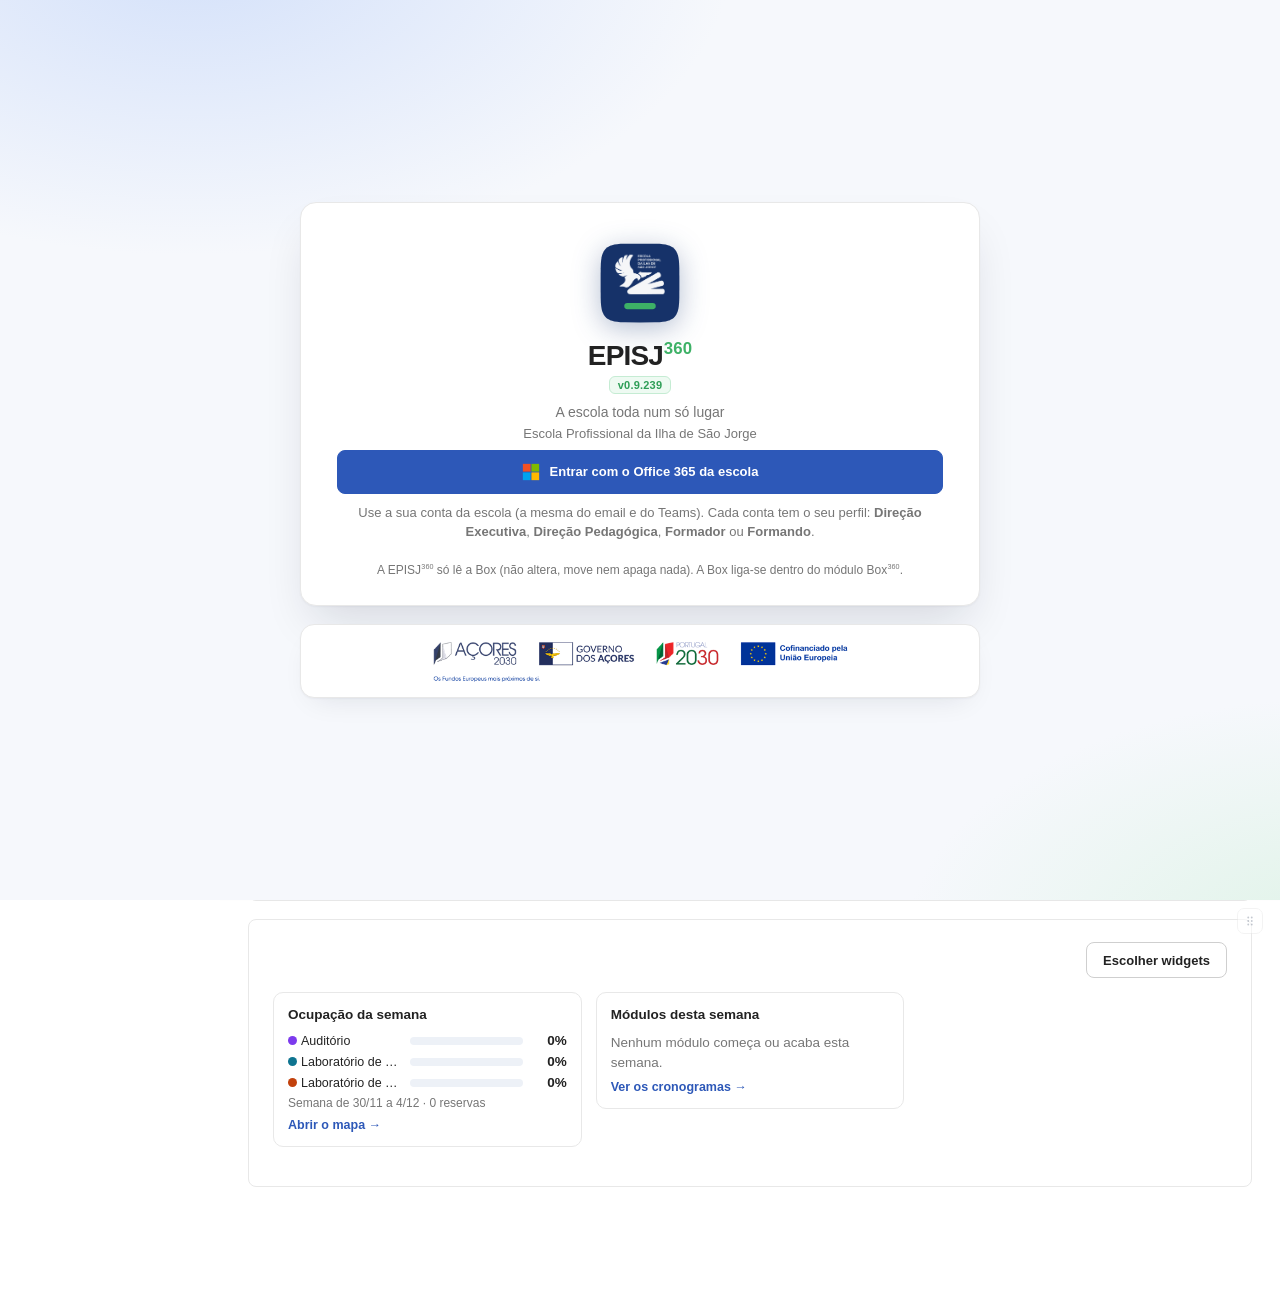
==== commit c6adf164: "EPISJ 360 0.9.239: em toda a app, nada se edita nem se grava antes de os dados chegarem da nuvem - c" ====
--- a/index.html
+++ b/index.html
@@ -1,9 +1,9 @@
 <!DOCTYPE html>
 <html lang="pt-PT">
 <head>
-<!-- GERADO por tools/montar.mjs a partir de src/ — não editar aqui (as alterações perdem-se). EPISJ 360 0.9.238 -->
+<!-- GERADO por tools/montar.mjs a partir de src/ — não editar aqui (as alterações perdem-se). EPISJ 360 0.9.239 -->
 <meta charset="utf-8">
-<script src="app/sem-armazenamento.js?v=0.9.238"></script>
+<script src="app/sem-armazenamento.js?v=0.9.239"></script>
 <meta name="viewport" content="width=device-width, initial-scale=1, viewport-fit=cover">
 <meta name="theme-color" content="#3d5c9e">
 <meta name="mobile-web-app-capable" content="yes">
@@ -19,8 +19,8 @@
 <!-- 0.9.50: a letra Poppins vem do próprio site (mais rápido, funciona sem o Google e também dentro do Horários360) -->
 <link rel="preload" href="fonts/poppins-latin-400.woff2" as="font" type="font/woff2" crossorigin>
 <link rel="preload" href="fonts/poppins-latin-600.woff2" as="font" type="font/woff2" crossorigin>
-<link rel="stylesheet" href="app/app.css?v=0.9.238">
-<script src="app/cabeca.js?v=0.9.238"></script>
+<link rel="stylesheet" href="app/app.css?v=0.9.239">
+<script src="app/cabeca.js?v=0.9.239"></script>
 </head>
 <body>
 <div id="privLock" role="dialog" aria-modal="true" aria-labelledby="privTit">
@@ -1584,8 +1584,8 @@
 </div>
 <div class="toast" id="toast"></div>
 
-<script src="app/rede.js?v=0.9.238"></script>
-<script src="app/app.js?v=0.9.238"></script>
-<script src="app/extra.js?v=0.9.238"></script>
+<script src="app/rede.js?v=0.9.239"></script>
+<script src="app/app.js?v=0.9.239"></script>
+<script src="app/extra.js?v=0.9.239"></script>
 </body>
 </html>
--- a/app/app.css
+++ b/app/app.css
@@ -1,4 +1,4 @@
-/* GERADO por tools/montar.mjs a partir de src/ — não editar aqui (as alterações perdem-se). EPISJ 360 0.9.238 */
+/* GERADO por tools/montar.mjs a partir de src/ — não editar aqui (as alterações perdem-se). EPISJ 360 0.9.239 */
 /* ===== src/css/fontes.css ===== */
 @font-face{font-family:Poppins;font-style:normal;font-weight:400;font-display:swap;src:url(../fonts/poppins-latin-400.woff2) format("woff2");unicode-range:U+0000-00FF,U+0131,U+0152-0153,U+02BB-02BC,U+02C6,U+02DA,U+02DC,U+0304,U+0308,U+0329,U+2000-206F,U+20AC,U+2122,U+2191,U+2193,U+2212,U+2215,U+FEFF,U+FFFD}
 @font-face{font-family:Poppins;font-style:normal;font-weight:500;font-display:swap;src:url(../fonts/poppins-latin-500.woff2) format("woff2");unicode-range:U+0000-00FF,U+0131,U+0152-0153,U+02BB-02BC,U+02C6,U+02DA,U+02DC,U+0304,U+0308,U+0329,U+2000-206F,U+20AC,U+2122,U+2191,U+2193,U+2212,U+2215,U+FEFF,U+FFFD}
@@ -2339,6 +2339,14 @@
 .of-folha .of-fpar{text-indent:10mm;text-indent:6%;line-height:1.55}.of-ffecho{text-align:left!important}.of-ffecho span{color:#6B6F80;font-size:8.5px}
 .of-folha .of-fsig{display:flex;flex-direction:column;align-items:center;margin-top:16px}.of-fsig i{display:block;width:41%;border-top:1px solid #B5B9C8;margin:20px 0 5px}.of-fsig img+i{margin-top:2px}.of-fsig b{color:#2D3170}.of-fsig span{color:#6B6F80;font-size:9px}
 .of-res{margin:6px 0 10px;padding-left:18px}.of-res li{margin:2px 0}.of-res li.bad{color:#b91c1c}
+
+/* 0.9.239: aviso «A trazer da nuvem os dados…» e ecrã só para ver até os dados chegarem (core/carga.js) */
+.carga-aviso{display:flex;align-items:center;gap:10px;flex-wrap:wrap;margin:0 0 14px;padding:12px 16px;border-radius:12px;background:#EEF1F8;color:#2D3170;border:1px solid #C9CDDB;font-size:14px;line-height:1.45}
+.carga-aviso.bad{background:#FEF2F2;color:#991B1B;border-color:#FECACA}
+.carga-aviso .b{margin-left:auto}
+.carga-roda{width:16px;height:16px;border-radius:50%;border:2px solid #C9CDDB;border-top-color:#1282C5;animation:cargaRoda .8s linear infinite;flex:none}
+@keyframes cargaRoda{to{transform:rotate(360deg)}}
+section.carga-espera{opacity:.55;filter:grayscale(.3);transition:opacity .2s}
 /* ===== src/css/movel.css ===== */
 /* ===================== 0.9.213: versão para telemóvel (html.mv, posto por core/movel.js) =====================
    Regras das apps móveis: alvos de toque de 44 px no mínimo, letra de 16 px nos campos (sem zoom no iPhone), navegação principal
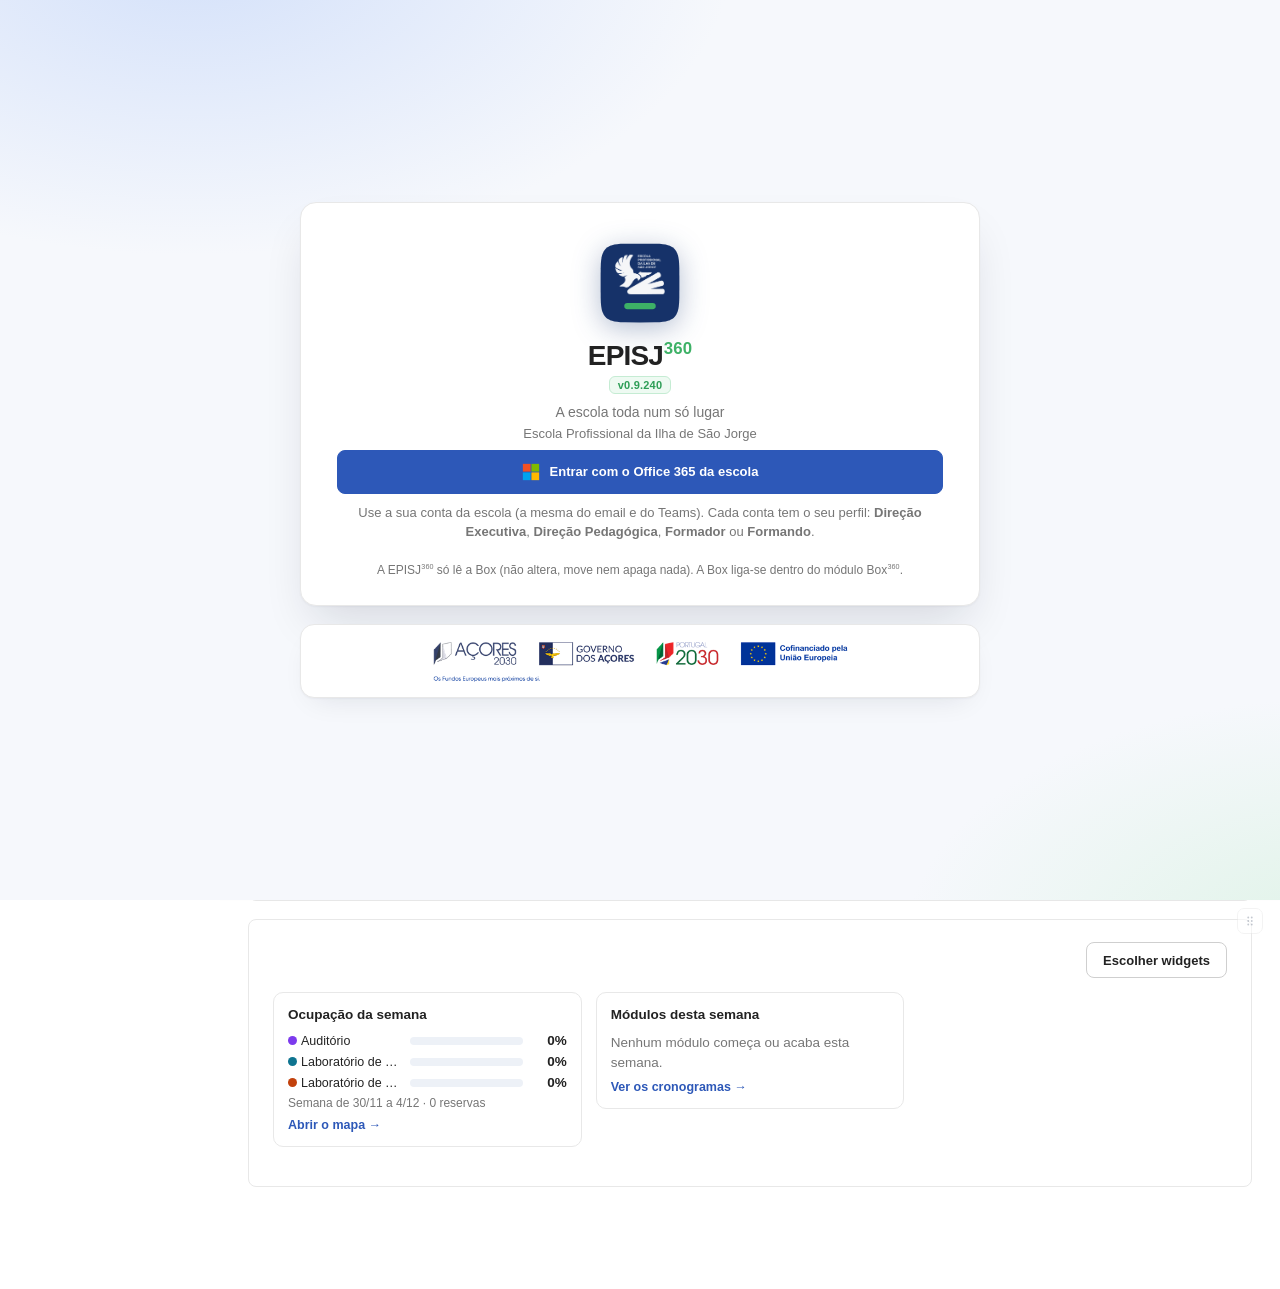
==== commit e571718d: "EPISJ 360 0.9.240: ecrã de entrada mostra todos os módulos com ícone e estado Co-Authored-By: Claude" ====
--- a/index.html
+++ b/index.html
@@ -1,9 +1,9 @@
 <!DOCTYPE html>
 <html lang="pt-PT">
 <head>
-<!-- GERADO por tools/montar.mjs a partir de src/ — não editar aqui (as alterações perdem-se). EPISJ 360 0.9.239 -->
+<!-- GERADO por tools/montar.mjs a partir de src/ — não editar aqui (as alterações perdem-se). EPISJ 360 0.9.240 -->
 <meta charset="utf-8">
-<script src="app/sem-armazenamento.js?v=0.9.239"></script>
+<script src="app/sem-armazenamento.js?v=0.9.240"></script>
 <meta name="viewport" content="width=device-width, initial-scale=1, viewport-fit=cover">
 <meta name="theme-color" content="#3d5c9e">
 <meta name="mobile-web-app-capable" content="yes">
@@ -19,8 +19,8 @@
 <!-- 0.9.50: a letra Poppins vem do próprio site (mais rápido, funciona sem o Google e também dentro do Horários360) -->
 <link rel="preload" href="fonts/poppins-latin-400.woff2" as="font" type="font/woff2" crossorigin>
 <link rel="preload" href="fonts/poppins-latin-600.woff2" as="font" type="font/woff2" crossorigin>
-<link rel="stylesheet" href="app/app.css?v=0.9.239">
-<script src="app/cabeca.js?v=0.9.239"></script>
+<link rel="stylesheet" href="app/app.css?v=0.9.240">
+<script src="app/cabeca.js?v=0.9.240"></script>
 </head>
 <body>
 <div id="privLock" role="dialog" aria-modal="true" aria-labelledby="privTit">
@@ -1584,8 +1584,8 @@
 </div>
 <div class="toast" id="toast"></div>
 
-<script src="app/rede.js?v=0.9.239"></script>
-<script src="app/app.js?v=0.9.239"></script>
-<script src="app/extra.js?v=0.9.239"></script>
+<script src="app/rede.js?v=0.9.240"></script>
+<script src="app/app.js?v=0.9.240"></script>
+<script src="app/extra.js?v=0.9.240"></script>
 </body>
 </html>
--- a/app/app.css
+++ b/app/app.css
@@ -1,4 +1,4 @@
-/* GERADO por tools/montar.mjs a partir de src/ — não editar aqui (as alterações perdem-se). EPISJ 360 0.9.239 */
+/* GERADO por tools/montar.mjs a partir de src/ — não editar aqui (as alterações perdem-se). EPISJ 360 0.9.240 */
 /* ===== src/css/fontes.css ===== */
 @font-face{font-family:Poppins;font-style:normal;font-weight:400;font-display:swap;src:url(../fonts/poppins-latin-400.woff2) format("woff2");unicode-range:U+0000-00FF,U+0131,U+0152-0153,U+02BB-02BC,U+02C6,U+02DA,U+02DC,U+0304,U+0308,U+0329,U+2000-206F,U+20AC,U+2122,U+2191,U+2193,U+2212,U+2215,U+FEFF,U+FFFD}
 @font-face{font-family:Poppins;font-style:normal;font-weight:500;font-display:swap;src:url(../fonts/poppins-latin-500.woff2) format("woff2");unicode-range:U+0000-00FF,U+0131,U+0152-0153,U+02BB-02BC,U+02C6,U+02DA,U+02DC,U+0304,U+0308,U+0329,U+2000-206F,U+20AC,U+2122,U+2191,U+2193,U+2212,U+2215,U+FEFF,U+FFFD}
@@ -1798,16 +1798,28 @@
 @media (max-width:700px){.frf{padding-left:6px}.frg{position:static}}
 /* Ecrã de entrada: um módulo de cada vez, com fade (0.9.141) */
 .gptick{display:flex;flex-direction:column;align-items:center;gap:6px;margin:6px 0 0;min-height:64px}
-.gptl{height:40px;display:flex;align-items:center;justify-content:center;transition:opacity .22s ease,transform .22s ease}
-.gptl.fora{opacity:0;transform:translateY(4px)}
-.gpt{display:inline-flex;align-items:center;gap:9px;font-size:15px;padding:8px 16px;border:1px solid var(--line);border-radius:999px;background:#fbfcfe}
-.gpt b{font-weight:600}.gpt em{font-style:normal;font-size:12.5px;color:var(--muted)}
-.gpt .ic{width:18px;height:18px;display:inline-flex;align-items:center;justify-content:center;font-size:11px;font-weight:800;border-radius:50%;flex:none}.gpt .ic .spin{width:14px;height:14px;border-width:2px}
-.gpt.ok{border-color:#bfe6cc;background:#f1faf4}.gpt.ok .ic{background:#3db166;color:#fff}
-.gpt.erro{border-color:#f3c7c7;background:#fdf3f3}.gpt.erro .ic{background:#d64545;color:#fff}
-.gptn{font-size:12px;color:var(--muted);font-variant-numeric:tabular-nums}
-.gpte{display:flex;flex-wrap:wrap;gap:6px;justify-content:center}.gpte .gpt{font-size:13px;padding:5px 12px}
-@media (prefers-reduced-motion:reduce){.gptl{transition:none}}
+/* 0.9.240: ecrã de entrada — todos os módulos com o seu ícone e o estado de cada um */
+.gpg{display:flex;flex-wrap:wrap;justify-content:center;gap:16px 8px;max-width:560px;margin:6px auto 0}
+.gpm{width:78px;display:flex;flex-direction:column;align-items:center;gap:7px;text-align:center}
+.gpi{position:relative;width:44px;height:44px;display:block}
+.gpi-svg{width:44px;height:44px;display:block;transition:opacity .35s ease,filter .35s ease,transform .35s cubic-bezier(.2,.8,.2,1.3)}
+.gpi-l{border-radius:12px;background:#163269;color:#fff;font:700 20px/44px Poppins,system-ui,sans-serif}
+.gpn{font-size:11.5px;line-height:1.2;color:var(--muted);font-weight:600;white-space:nowrap;transition:color .35s ease}
+.gpn .sup360{font-size:.68em;vertical-align:.45em;line-height:0;margin-left:.5px}
+.gpb{position:absolute;right:-5px;bottom:-5px;width:18px;height:18px;border-radius:50%;display:flex;align-items:center;justify-content:center;font:800 10.5px/1 system-ui,sans-serif;font-style:normal;color:#fff;border:2px solid #fff;transform:scale(0);transition:transform .3s cubic-bezier(.2,.8,.2,1.4)}
+.gpm.wait .gpi-svg{opacity:.32;filter:grayscale(1)}
+.gpm.wait .gpb{background:#fff;transform:scale(1);box-shadow:0 1px 3px rgba(16,24,40,.18)}
+.gpm.wait .gpb::after{content:"";width:9px;height:9px;border-radius:50%;border:2px solid #dbe2ee;border-top-color:#1282C5;animation:gpRoda .8s linear infinite}
+.gpm.ok .gpn{color:var(--ink,#1f2433)}
+.gpm.ok .gpb{background:#3db166;transform:scale(1)}
+.gpm.erro .gpb{background:#d64545;transform:scale(1)}.gpm.erro .gpn{color:#b42318}
+.gpm.off .gpi-svg,.gpm.bg .gpi-svg{opacity:.6;filter:grayscale(.6)}.gpm.off .gpb,.gpm.bg .gpb{background:#98a2b3;transform:scale(1)}
+.gpm.pop .gpi-svg{animation:gpPop .45s cubic-bezier(.2,.8,.2,1.4)}
+@keyframes gpRoda{to{transform:rotate(360deg)}}
+@keyframes gpPop{0%{transform:scale(.82)}60%{transform:scale(1.1)}100%{transform:scale(1)}}
+.gptn{margin-top:14px;font-size:12.5px;color:var(--muted);font-variant-numeric:tabular-nums;text-align:center;min-height:1.3em}
+@media (max-width:520px){.gpg{gap:12px 2px}.gpm{width:66px}.gpi,.gpi-svg{width:38px;height:38px}.gpn{font-size:10.5px}}
+@media (prefers-reduced-motion:reduce){.gpm.wait .gpb::after,.gpm.pop .gpi-svg{animation:none}.gpi-svg,.gpb{transition:none}}
 /* 0.9.142 / 0.9.158: Horários360 › Por formadores */
 .hsfbar{display:flex;flex-wrap:wrap;align-items:center;gap:12px;margin:0 0 10px}
 .hsfw{max-height:72vh;overflow:auto;border:1px solid var(--line);border-radius:10px}
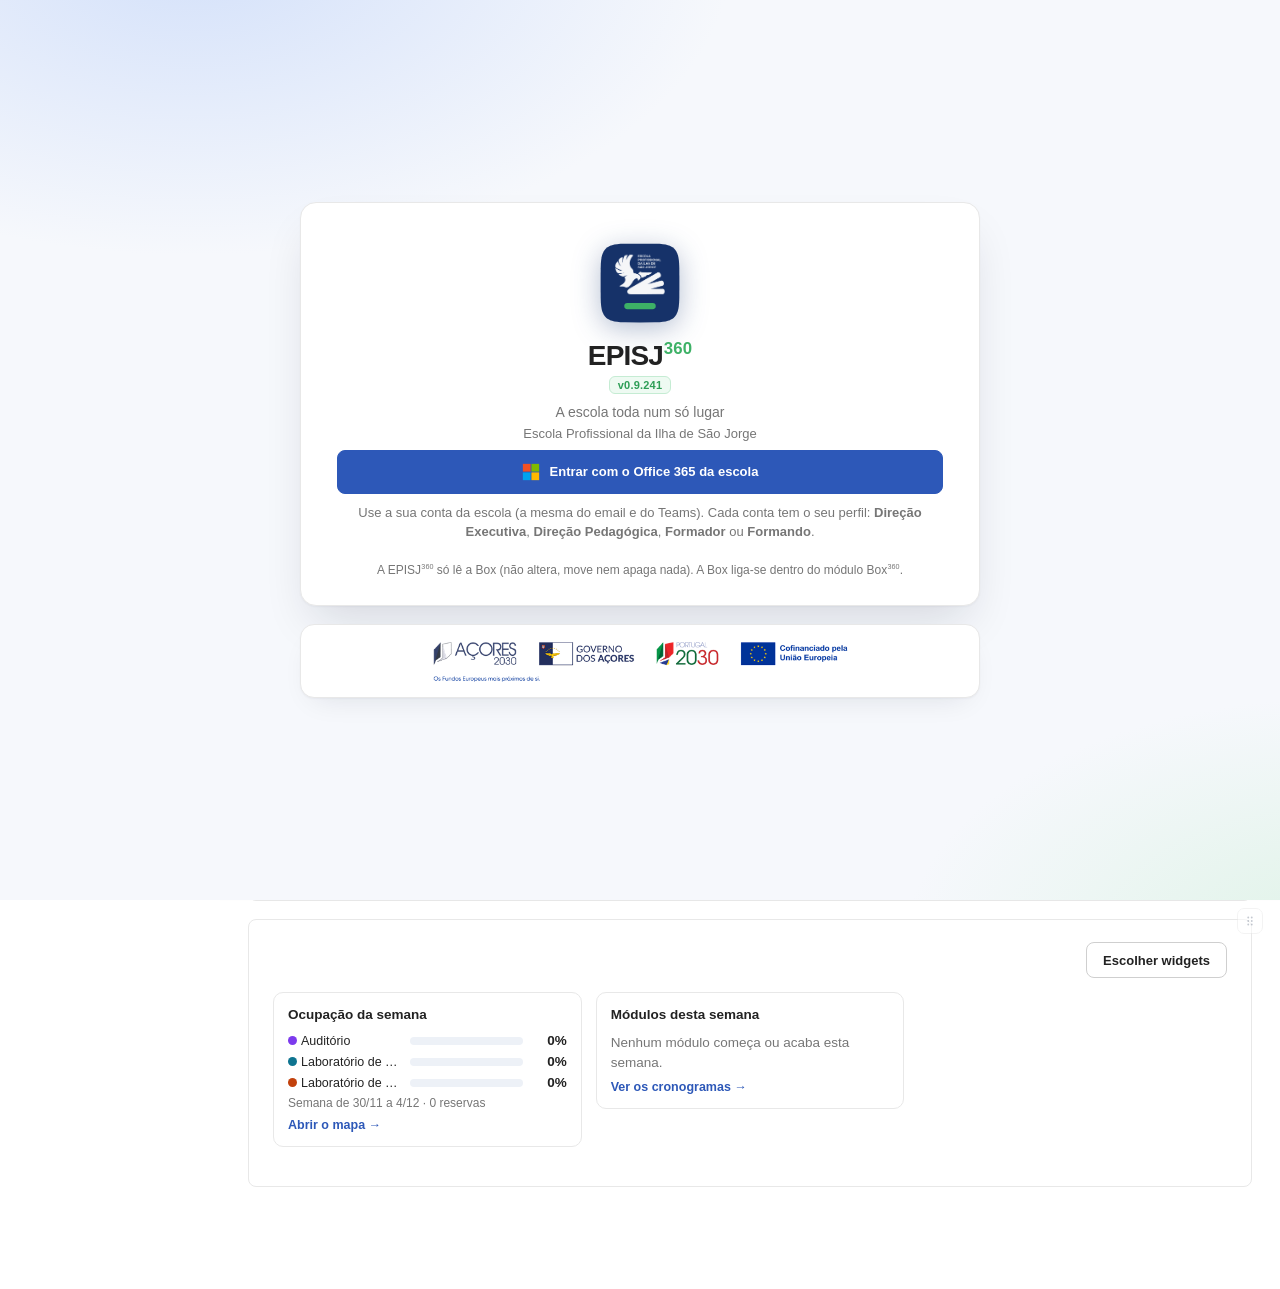
==== commit b914722b: "EPISJ 360 0.9.241: ecrã de entrada só com os módulos a que a conta tem acesso (administrador vê todo" ====
--- a/index.html
+++ b/index.html
@@ -1,9 +1,9 @@
 <!DOCTYPE html>
 <html lang="pt-PT">
 <head>
-<!-- GERADO por tools/montar.mjs a partir de src/ — não editar aqui (as alterações perdem-se). EPISJ 360 0.9.240 -->
+<!-- GERADO por tools/montar.mjs a partir de src/ — não editar aqui (as alterações perdem-se). EPISJ 360 0.9.241 -->
 <meta charset="utf-8">
-<script src="app/sem-armazenamento.js?v=0.9.240"></script>
+<script src="app/sem-armazenamento.js?v=0.9.241"></script>
 <meta name="viewport" content="width=device-width, initial-scale=1, viewport-fit=cover">
 <meta name="theme-color" content="#3d5c9e">
 <meta name="mobile-web-app-capable" content="yes">
@@ -19,8 +19,8 @@
 <!-- 0.9.50: a letra Poppins vem do próprio site (mais rápido, funciona sem o Google e também dentro do Horários360) -->
 <link rel="preload" href="fonts/poppins-latin-400.woff2" as="font" type="font/woff2" crossorigin>
 <link rel="preload" href="fonts/poppins-latin-600.woff2" as="font" type="font/woff2" crossorigin>
-<link rel="stylesheet" href="app/app.css?v=0.9.240">
-<script src="app/cabeca.js?v=0.9.240"></script>
+<link rel="stylesheet" href="app/app.css?v=0.9.241">
+<script src="app/cabeca.js?v=0.9.241"></script>
 </head>
 <body>
 <div id="privLock" role="dialog" aria-modal="true" aria-labelledby="privTit">
@@ -1584,8 +1584,8 @@
 </div>
 <div class="toast" id="toast"></div>
 
-<script src="app/rede.js?v=0.9.240"></script>
-<script src="app/app.js?v=0.9.240"></script>
-<script src="app/extra.js?v=0.9.240"></script>
+<script src="app/rede.js?v=0.9.241"></script>
+<script src="app/app.js?v=0.9.241"></script>
+<script src="app/extra.js?v=0.9.241"></script>
 </body>
 </html>
--- a/app/app.css
+++ b/app/app.css
@@ -1,4 +1,4 @@
-/* GERADO por tools/montar.mjs a partir de src/ — não editar aqui (as alterações perdem-se). EPISJ 360 0.9.240 */
+/* GERADO por tools/montar.mjs a partir de src/ — não editar aqui (as alterações perdem-se). EPISJ 360 0.9.241 */
 /* ===== src/css/fontes.css ===== */
 @font-face{font-family:Poppins;font-style:normal;font-weight:400;font-display:swap;src:url(../fonts/poppins-latin-400.woff2) format("woff2");unicode-range:U+0000-00FF,U+0131,U+0152-0153,U+02BB-02BC,U+02C6,U+02DA,U+02DC,U+0304,U+0308,U+0329,U+2000-206F,U+20AC,U+2122,U+2191,U+2193,U+2212,U+2215,U+FEFF,U+FFFD}
 @font-face{font-family:Poppins;font-style:normal;font-weight:500;font-display:swap;src:url(../fonts/poppins-latin-500.woff2) format("woff2");unicode-range:U+0000-00FF,U+0131,U+0152-0153,U+02BB-02BC,U+02C6,U+02DA,U+02DC,U+0304,U+0308,U+0329,U+2000-206F,U+20AC,U+2122,U+2191,U+2193,U+2212,U+2215,U+FEFF,U+FFFD}
@@ -1814,6 +1814,7 @@
 .gpm.ok .gpb{background:#3db166;transform:scale(1)}
 .gpm.erro .gpb{background:#d64545;transform:scale(1)}.gpm.erro .gpn{color:#b42318}
 .gpm.off .gpi-svg,.gpm.bg .gpi-svg{opacity:.6;filter:grayscale(.6)}.gpm.off .gpb,.gpm.bg .gpb{background:#98a2b3;transform:scale(1)}
+.gpm.desl .gpi{outline:2px dashed #c3cad6;outline-offset:3px;border-radius:13px}.gpm.desl .gpn::after{content:"desligado";display:block;font-size:9.5px;font-weight:600;color:#98a2b3;margin-top:1px}
 .gpm.pop .gpi-svg{animation:gpPop .45s cubic-bezier(.2,.8,.2,1.4)}
 @keyframes gpRoda{to{transform:rotate(360deg)}}
 @keyframes gpPop{0%{transform:scale(.82)}60%{transform:scale(1.1)}100%{transform:scale(1)}}
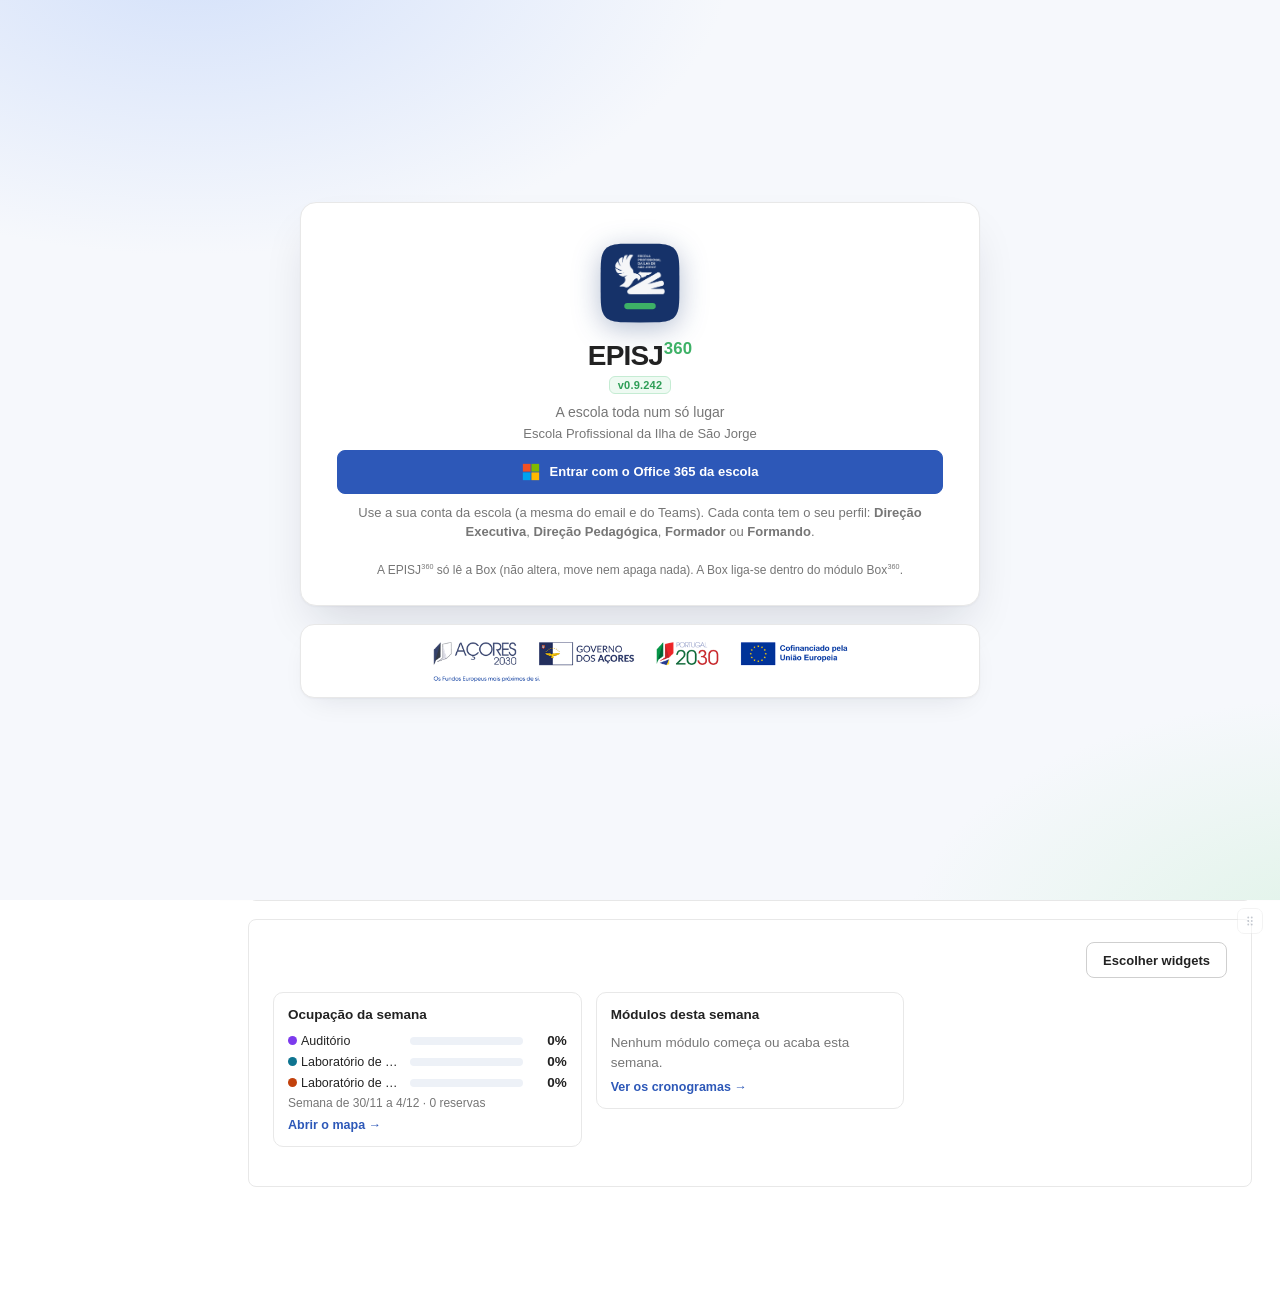
==== commit 85ed2084: "EPISJ 360 0.9.242: barra de cima com «Sistema de Gestão de Informação - Escola Profissional da Ilha " ====
--- a/index.html
+++ b/index.html
@@ -1,9 +1,9 @@
 <!DOCTYPE html>
 <html lang="pt-PT">
 <head>
-<!-- GERADO por tools/montar.mjs a partir de src/ — não editar aqui (as alterações perdem-se). EPISJ 360 0.9.241 -->
+<!-- GERADO por tools/montar.mjs a partir de src/ — não editar aqui (as alterações perdem-se). EPISJ 360 0.9.242 -->
 <meta charset="utf-8">
-<script src="app/sem-armazenamento.js?v=0.9.241"></script>
+<script src="app/sem-armazenamento.js?v=0.9.242"></script>
 <meta name="viewport" content="width=device-width, initial-scale=1, viewport-fit=cover">
 <meta name="theme-color" content="#3d5c9e">
 <meta name="mobile-web-app-capable" content="yes">
@@ -19,8 +19,8 @@
 <!-- 0.9.50: a letra Poppins vem do próprio site (mais rápido, funciona sem o Google e também dentro do Horários360) -->
 <link rel="preload" href="fonts/poppins-latin-400.woff2" as="font" type="font/woff2" crossorigin>
 <link rel="preload" href="fonts/poppins-latin-600.woff2" as="font" type="font/woff2" crossorigin>
-<link rel="stylesheet" href="app/app.css?v=0.9.241">
-<script src="app/cabeca.js?v=0.9.241"></script>
+<link rel="stylesheet" href="app/app.css?v=0.9.242">
+<script src="app/cabeca.js?v=0.9.242"></script>
 </head>
 <body>
 <div id="privLock" role="dialog" aria-modal="true" aria-labelledby="privTit">
@@ -1584,8 +1584,8 @@
 </div>
 <div class="toast" id="toast"></div>
 
-<script src="app/rede.js?v=0.9.241"></script>
-<script src="app/app.js?v=0.9.241"></script>
-<script src="app/extra.js?v=0.9.241"></script>
+<script src="app/rede.js?v=0.9.242"></script>
+<script src="app/app.js?v=0.9.242"></script>
+<script src="app/extra.js?v=0.9.242"></script>
 </body>
 </html>
--- a/app/app.css
+++ b/app/app.css
@@ -1,4 +1,4 @@
-/* GERADO por tools/montar.mjs a partir de src/ — não editar aqui (as alterações perdem-se). EPISJ 360 0.9.241 */
+/* GERADO por tools/montar.mjs a partir de src/ — não editar aqui (as alterações perdem-se). EPISJ 360 0.9.242 */
 /* ===== src/css/fontes.css ===== */
 @font-face{font-family:Poppins;font-style:normal;font-weight:400;font-display:swap;src:url(../fonts/poppins-latin-400.woff2) format("woff2");unicode-range:U+0000-00FF,U+0131,U+0152-0153,U+02BB-02BC,U+02C6,U+02DA,U+02DC,U+0304,U+0308,U+0329,U+2000-206F,U+20AC,U+2122,U+2191,U+2193,U+2212,U+2215,U+FEFF,U+FFFD}
 @font-face{font-family:Poppins;font-style:normal;font-weight:500;font-display:swap;src:url(../fonts/poppins-latin-500.woff2) format("woff2");unicode-range:U+0000-00FF,U+0131,U+0152-0153,U+02BB-02BC,U+02C6,U+02DA,U+02DC,U+0304,U+0308,U+0329,U+2000-206F,U+20AC,U+2122,U+2191,U+2193,U+2212,U+2215,U+FEFF,U+FFFD}
@@ -1637,6 +1637,10 @@
 .pl-calp{display:flex;justify-content:space-between;align-items:center;gap:12px;flex-wrap:wrap;border:1px solid var(--line);background:var(--brandbg);border-radius:10px;padding:10px 12px;margin:0 0 10px}
 .pl-calp>div:first-child{display:flex;flex-direction:column;gap:2px;font-size:13px;flex:1 1 320px}.pl-calp span{color:var(--muted);font-size:12.5px}
 .pl-calb{display:flex;gap:6px;flex-wrap:wrap}
+
+/* 0.9.242: barra de cima de cada ecrã — nome do sistema em vez de quem tem a sessão aberta */
+#subbar .subusr .tx.sgi{flex-direction:row;align-items:baseline;gap:0;white-space:nowrap;overflow:hidden;text-overflow:ellipsis;display:block;font-size:13px;color:var(--muted)}
+#subbar .subusr .tx.sgi b{font-size:13px;font-weight:650;color:var(--ink);overflow:visible}
 /* ===== src/css/ajustes.css ===== */
 /* 0.9.60: o verde é só dos botões de importar — nenhum outro botão é verde, para se distinguirem logo */
 .b.imp,button.b.imp,label.b.imp{background:#2f9e57!important;border-color:#2f9e57!important;color:#fff!important;box-shadow:0 1px 2px rgba(47,158,87,.3)!important}
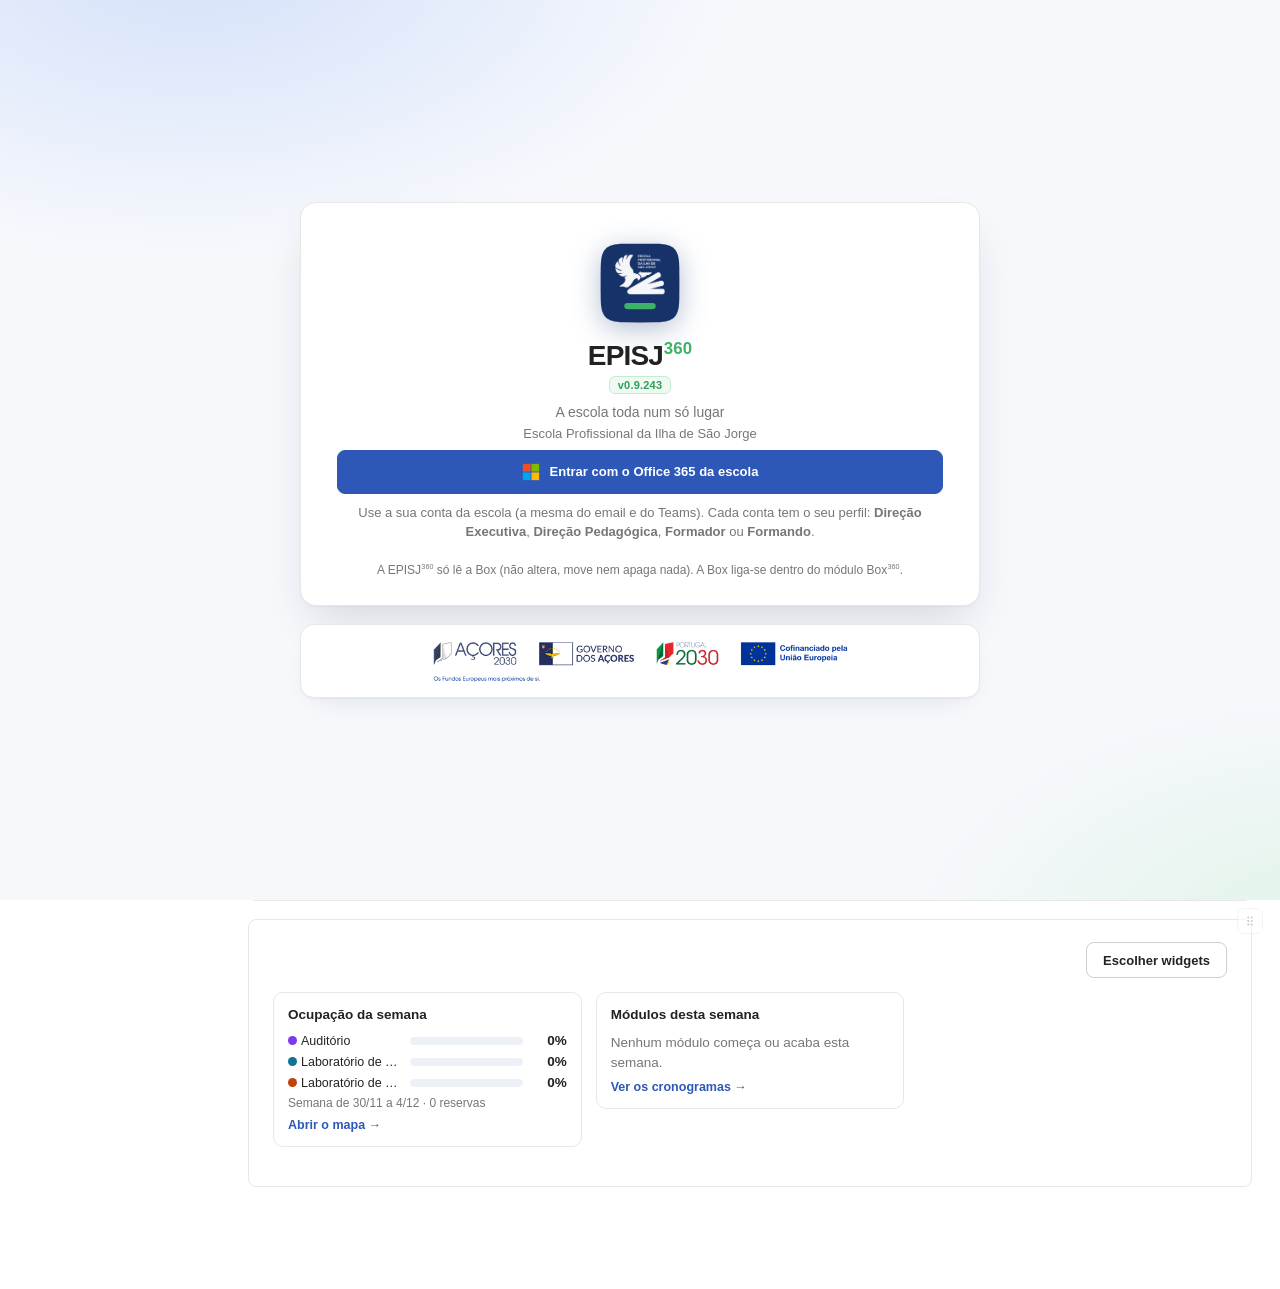
==== commit 568d9691: "EPISJ 360 0.9.243: versões do rodapé em carrossel (10 s); 360 do Ofício360 sobrescrito Co-Authored-B" ====
--- a/index.html
+++ b/index.html
@@ -1,9 +1,9 @@
 <!DOCTYPE html>
 <html lang="pt-PT">
 <head>
-<!-- GERADO por tools/montar.mjs a partir de src/ — não editar aqui (as alterações perdem-se). EPISJ 360 0.9.242 -->
+<!-- GERADO por tools/montar.mjs a partir de src/ — não editar aqui (as alterações perdem-se). EPISJ 360 0.9.243 -->
 <meta charset="utf-8">
-<script src="app/sem-armazenamento.js?v=0.9.242"></script>
+<script src="app/sem-armazenamento.js?v=0.9.243"></script>
 <meta name="viewport" content="width=device-width, initial-scale=1, viewport-fit=cover">
 <meta name="theme-color" content="#3d5c9e">
 <meta name="mobile-web-app-capable" content="yes">
@@ -19,8 +19,8 @@
 <!-- 0.9.50: a letra Poppins vem do próprio site (mais rápido, funciona sem o Google e também dentro do Horários360) -->
 <link rel="preload" href="fonts/poppins-latin-400.woff2" as="font" type="font/woff2" crossorigin>
 <link rel="preload" href="fonts/poppins-latin-600.woff2" as="font" type="font/woff2" crossorigin>
-<link rel="stylesheet" href="app/app.css?v=0.9.242">
-<script src="app/cabeca.js?v=0.9.242"></script>
+<link rel="stylesheet" href="app/app.css?v=0.9.243">
+<script src="app/cabeca.js?v=0.9.243"></script>
 </head>
 <body>
 <div id="privLock" role="dialog" aria-modal="true" aria-labelledby="privTit">
@@ -1584,8 +1584,8 @@
 </div>
 <div class="toast" id="toast"></div>
 
-<script src="app/rede.js?v=0.9.242"></script>
-<script src="app/app.js?v=0.9.242"></script>
-<script src="app/extra.js?v=0.9.242"></script>
+<script src="app/rede.js?v=0.9.243"></script>
+<script src="app/app.js?v=0.9.243"></script>
+<script src="app/extra.js?v=0.9.243"></script>
 </body>
 </html>
--- a/app/app.css
+++ b/app/app.css
@@ -1,4 +1,4 @@
-/* GERADO por tools/montar.mjs a partir de src/ — não editar aqui (as alterações perdem-se). EPISJ 360 0.9.242 */
+/* GERADO por tools/montar.mjs a partir de src/ — não editar aqui (as alterações perdem-se). EPISJ 360 0.9.243 */
 /* ===== src/css/fontes.css ===== */
 @font-face{font-family:Poppins;font-style:normal;font-weight:400;font-display:swap;src:url(../fonts/poppins-latin-400.woff2) format("woff2");unicode-range:U+0000-00FF,U+0131,U+0152-0153,U+02BB-02BC,U+02C6,U+02DA,U+02DC,U+0304,U+0308,U+0329,U+2000-206F,U+20AC,U+2122,U+2191,U+2193,U+2212,U+2215,U+FEFF,U+FFFD}
 @font-face{font-family:Poppins;font-style:normal;font-weight:500;font-display:swap;src:url(../fonts/poppins-latin-500.woff2) format("woff2");unicode-range:U+0000-00FF,U+0131,U+0152-0153,U+02BB-02BC,U+02C6,U+02DA,U+02DC,U+0304,U+0308,U+0329,U+2000-206F,U+20AC,U+2122,U+2191,U+2193,U+2212,U+2215,U+FEFF,U+FFFD}
@@ -1641,6 +1641,10 @@
 /* 0.9.242: barra de cima de cada ecrã — nome do sistema em vez de quem tem a sessão aberta */
 #subbar .subusr .tx.sgi{flex-direction:row;align-items:baseline;gap:0;white-space:nowrap;overflow:hidden;text-overflow:ellipsis;display:block;font-size:13px;color:var(--muted)}
 #subbar .subusr .tx.sgi b{font-size:13px;font-weight:650;color:var(--ink);overflow:visible}
+
+/* 0.9.243: versões no rodapé em carrossel (uma de cada vez) */
+#fVers.fv-car{display:inline-block;transition:opacity .3s ease,transform .3s ease;cursor:default}
+#fVers.fv-fora{opacity:0;transform:translateY(3px)}
 /* ===== src/css/ajustes.css ===== */
 /* 0.9.60: o verde é só dos botões de importar — nenhum outro botão é verde, para se distinguirem logo */
 .b.imp,button.b.imp,label.b.imp{background:#2f9e57!important;border-color:#2f9e57!important;color:#fff!important;box-shadow:0 1px 2px rgba(47,158,87,.3)!important}
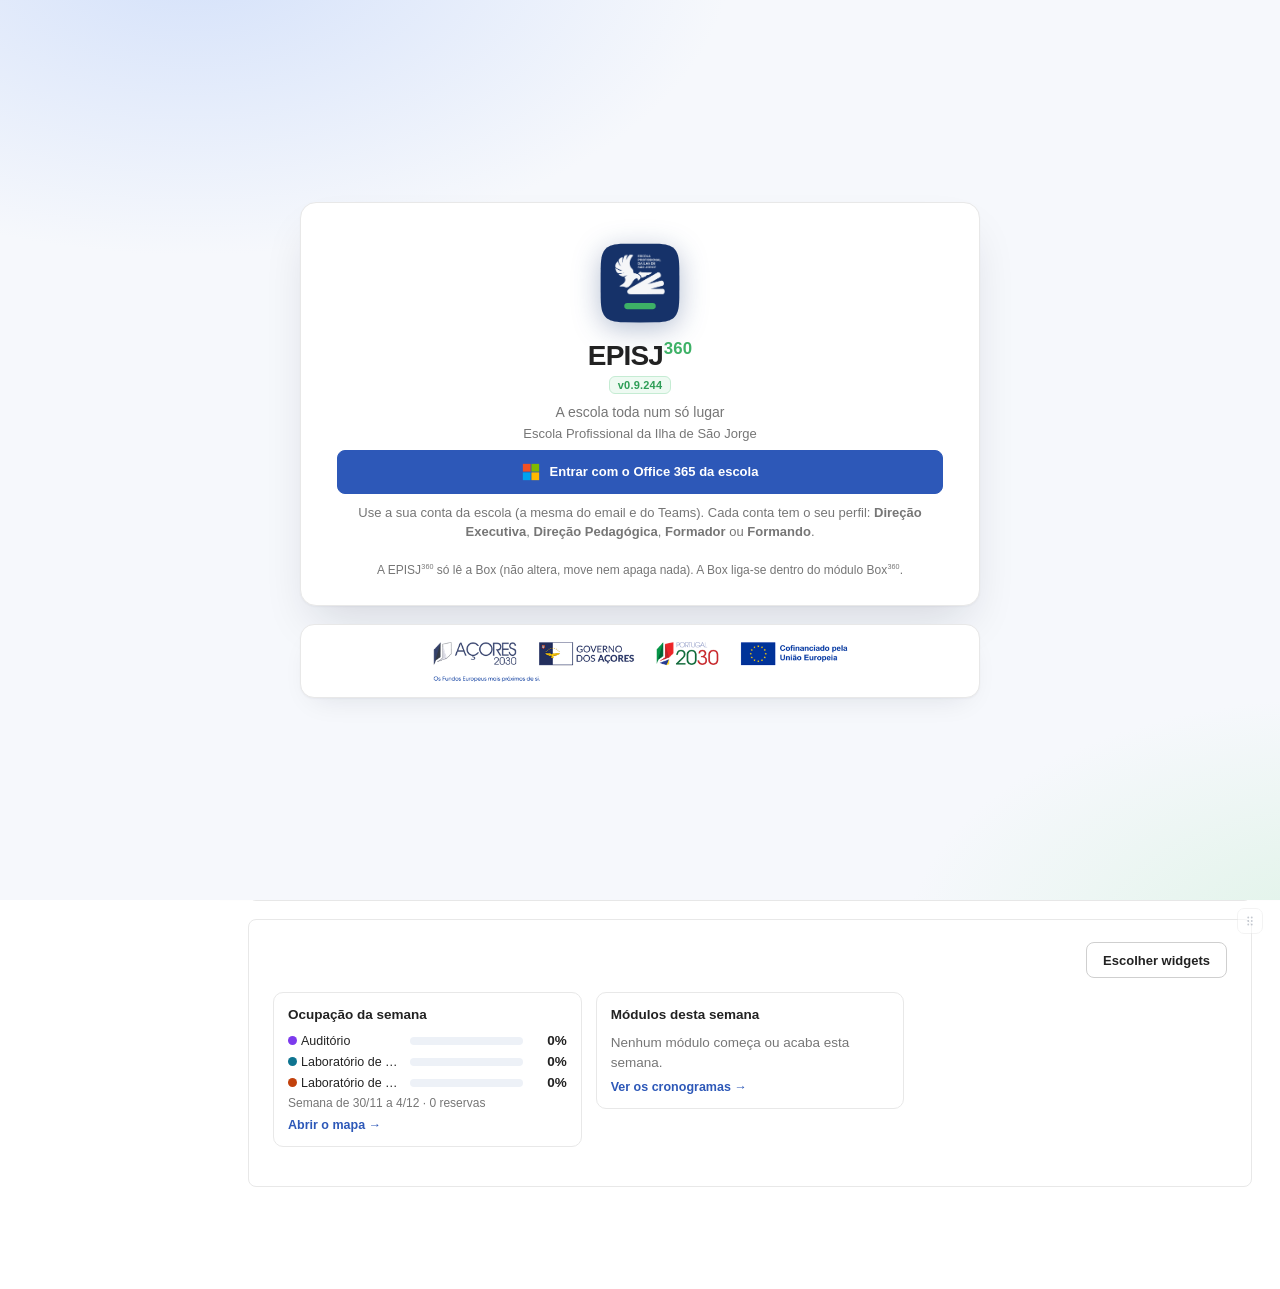
==== commit b8f2482a: "EPISJ 360 0.9.244: barra dos módulos só com o nome do módulo aberto; ícones 10% maiores Co-Authored-" ====
--- a/index.html
+++ b/index.html
@@ -1,9 +1,9 @@
 <!DOCTYPE html>
 <html lang="pt-PT">
 <head>
-<!-- GERADO por tools/montar.mjs a partir de src/ — não editar aqui (as alterações perdem-se). EPISJ 360 0.9.243 -->
+<!-- GERADO por tools/montar.mjs a partir de src/ — não editar aqui (as alterações perdem-se). EPISJ 360 0.9.244 -->
 <meta charset="utf-8">
-<script src="app/sem-armazenamento.js?v=0.9.243"></script>
+<script src="app/sem-armazenamento.js?v=0.9.244"></script>
 <meta name="viewport" content="width=device-width, initial-scale=1, viewport-fit=cover">
 <meta name="theme-color" content="#3d5c9e">
 <meta name="mobile-web-app-capable" content="yes">
@@ -19,8 +19,8 @@
 <!-- 0.9.50: a letra Poppins vem do próprio site (mais rápido, funciona sem o Google e também dentro do Horários360) -->
 <link rel="preload" href="fonts/poppins-latin-400.woff2" as="font" type="font/woff2" crossorigin>
 <link rel="preload" href="fonts/poppins-latin-600.woff2" as="font" type="font/woff2" crossorigin>
-<link rel="stylesheet" href="app/app.css?v=0.9.243">
-<script src="app/cabeca.js?v=0.9.243"></script>
+<link rel="stylesheet" href="app/app.css?v=0.9.244">
+<script src="app/cabeca.js?v=0.9.244"></script>
 </head>
 <body>
 <div id="privLock" role="dialog" aria-modal="true" aria-labelledby="privTit">
@@ -1584,8 +1584,8 @@
 </div>
 <div class="toast" id="toast"></div>
 
-<script src="app/rede.js?v=0.9.243"></script>
-<script src="app/app.js?v=0.9.243"></script>
-<script src="app/extra.js?v=0.9.243"></script>
+<script src="app/rede.js?v=0.9.244"></script>
+<script src="app/app.js?v=0.9.244"></script>
+<script src="app/extra.js?v=0.9.244"></script>
 </body>
 </html>
--- a/app/app.css
+++ b/app/app.css
@@ -1,4 +1,4 @@
-/* GERADO por tools/montar.mjs a partir de src/ — não editar aqui (as alterações perdem-se). EPISJ 360 0.9.243 */
+/* GERADO por tools/montar.mjs a partir de src/ — não editar aqui (as alterações perdem-se). EPISJ 360 0.9.244 */
 /* ===== src/css/fontes.css ===== */
 @font-face{font-family:Poppins;font-style:normal;font-weight:400;font-display:swap;src:url(../fonts/poppins-latin-400.woff2) format("woff2");unicode-range:U+0000-00FF,U+0131,U+0152-0153,U+02BB-02BC,U+02C6,U+02DA,U+02DC,U+0304,U+0308,U+0329,U+2000-206F,U+20AC,U+2122,U+2191,U+2193,U+2212,U+2215,U+FEFF,U+FFFD}
 @font-face{font-family:Poppins;font-style:normal;font-weight:500;font-display:swap;src:url(../fonts/poppins-latin-500.woff2) format("woff2");unicode-range:U+0000-00FF,U+0131,U+0152-0153,U+02BB-02BC,U+02C6,U+02DA,U+02DC,U+0304,U+0308,U+0329,U+2000-206F,U+20AC,U+2122,U+2191,U+2193,U+2212,U+2215,U+FEFF,U+FFFD}
@@ -2368,6 +2368,15 @@
 .carga-roda{width:16px;height:16px;border-radius:50%;border:2px solid #C9CDDB;border-top-color:#1282C5;animation:cargaRoda .8s linear infinite;flex:none}
 @keyframes cargaRoda{to{transform:rotate(360deg)}}
 section.carga-espera{opacity:.55;filter:grayscale(.3);transition:opacity .2s}
+
+/* 0.9.244: barra dos módulos — só o módulo aberto mostra o nome; os outros só o ícone (o nome aparece ao passar o rato). Ícones 10% maiores. */
+.top .mods button:not(.on)>span{display:none}
+.top .mods button:not(.on){padding:5px 7px}
+@media (min-width:521px){.top .mods button.on>span{display:inline}}
+.mods button svg.m27{width:30.25px;height:30.25px}
+@media (max-width:820px){.mods button svg{width:29.7px!important;height:29.7px!important}}
+@media (max-width:440px){.mods button svg{width:28.6px!important;height:28.6px!important}}
+@media (max-width:380px){.mods button svg{width:26.4px!important;height:26.4px!important}}
 /* ===== src/css/movel.css ===== */
 /* ===================== 0.9.213: versão para telemóvel (html.mv, posto por core/movel.js) =====================
    Regras das apps móveis: alvos de toque de 44 px no mínimo, letra de 16 px nos campos (sem zoom no iPhone), navegação principal
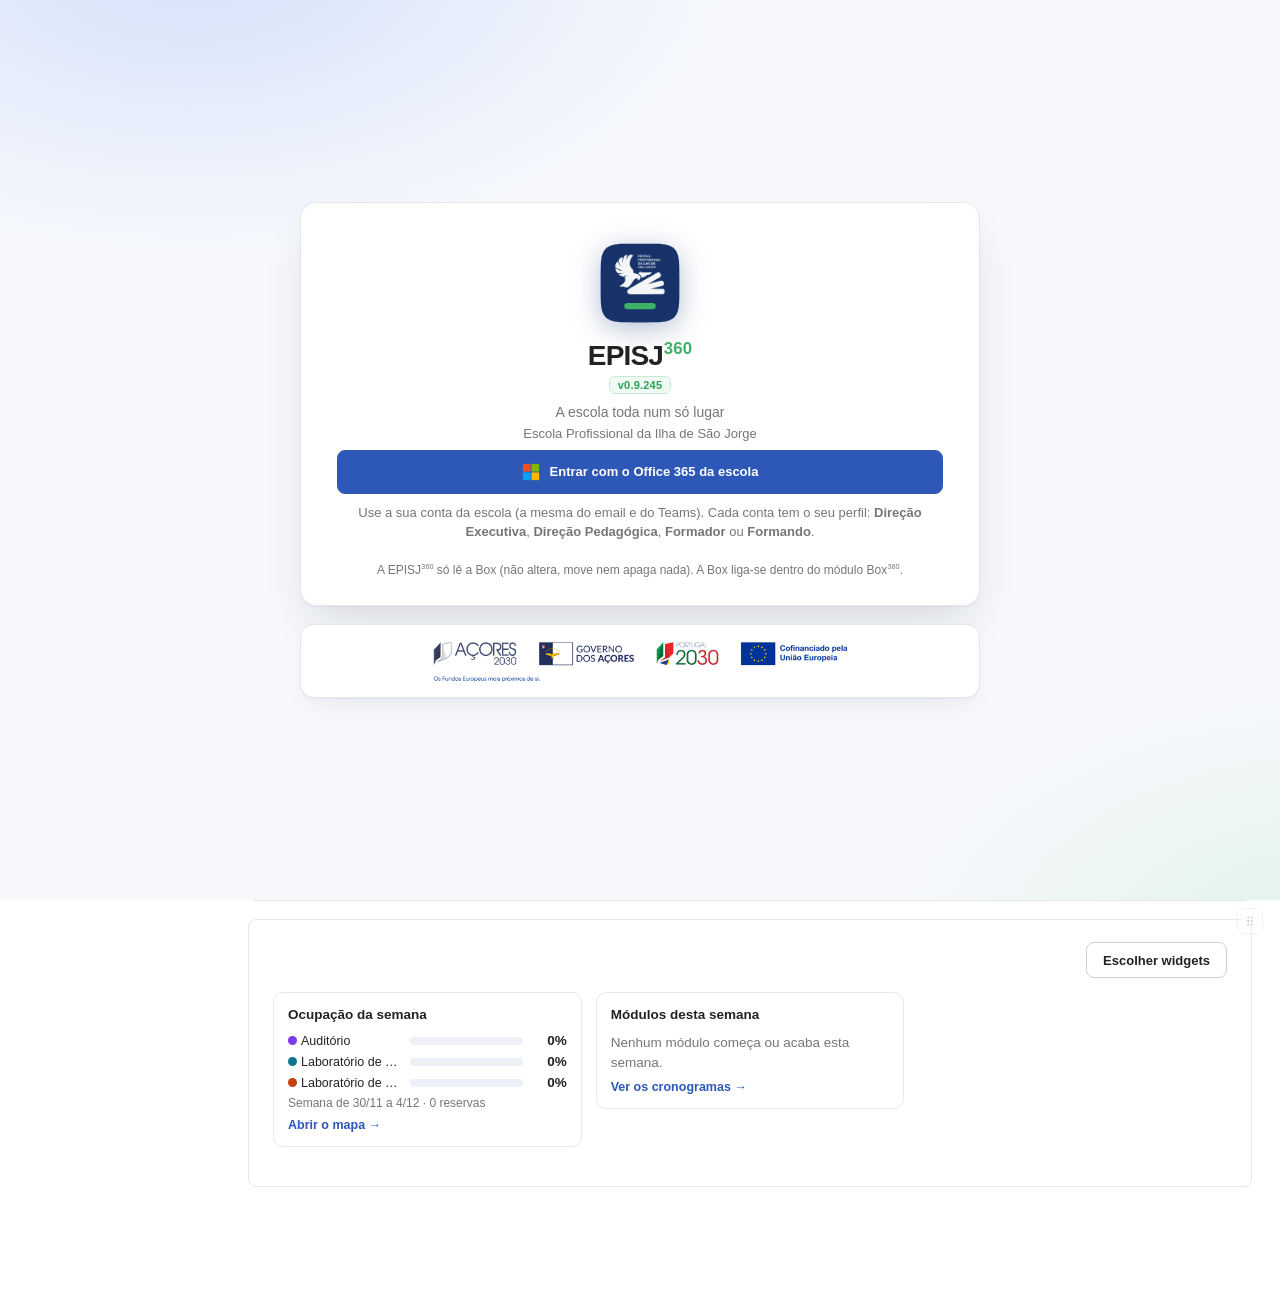
==== commit 9ccc21cc: "EPISJ 360 0.9.245: nome do módulo aparece ao passar o rato na barra Co-Authored-By: Claude Opus 5.5 " ====
--- a/index.html
+++ b/index.html
@@ -1,9 +1,9 @@
 <!DOCTYPE html>
 <html lang="pt-PT">
 <head>
-<!-- GERADO por tools/montar.mjs a partir de src/ — não editar aqui (as alterações perdem-se). EPISJ 360 0.9.244 -->
+<!-- GERADO por tools/montar.mjs a partir de src/ — não editar aqui (as alterações perdem-se). EPISJ 360 0.9.245 -->
 <meta charset="utf-8">
-<script src="app/sem-armazenamento.js?v=0.9.244"></script>
+<script src="app/sem-armazenamento.js?v=0.9.245"></script>
 <meta name="viewport" content="width=device-width, initial-scale=1, viewport-fit=cover">
 <meta name="theme-color" content="#3d5c9e">
 <meta name="mobile-web-app-capable" content="yes">
@@ -19,8 +19,8 @@
 <!-- 0.9.50: a letra Poppins vem do próprio site (mais rápido, funciona sem o Google e também dentro do Horários360) -->
 <link rel="preload" href="fonts/poppins-latin-400.woff2" as="font" type="font/woff2" crossorigin>
 <link rel="preload" href="fonts/poppins-latin-600.woff2" as="font" type="font/woff2" crossorigin>
-<link rel="stylesheet" href="app/app.css?v=0.9.244">
-<script src="app/cabeca.js?v=0.9.244"></script>
+<link rel="stylesheet" href="app/app.css?v=0.9.245">
+<script src="app/cabeca.js?v=0.9.245"></script>
 </head>
 <body>
 <div id="privLock" role="dialog" aria-modal="true" aria-labelledby="privTit">
@@ -1584,8 +1584,8 @@
 </div>
 <div class="toast" id="toast"></div>
 
-<script src="app/rede.js?v=0.9.244"></script>
-<script src="app/app.js?v=0.9.244"></script>
-<script src="app/extra.js?v=0.9.244"></script>
+<script src="app/rede.js?v=0.9.245"></script>
+<script src="app/app.js?v=0.9.245"></script>
+<script src="app/extra.js?v=0.9.245"></script>
 </body>
 </html>
--- a/app/app.css
+++ b/app/app.css
@@ -1,4 +1,4 @@
-/* GERADO por tools/montar.mjs a partir de src/ — não editar aqui (as alterações perdem-se). EPISJ 360 0.9.244 */
+/* GERADO por tools/montar.mjs a partir de src/ — não editar aqui (as alterações perdem-se). EPISJ 360 0.9.245 */
 /* ===== src/css/fontes.css ===== */
 @font-face{font-family:Poppins;font-style:normal;font-weight:400;font-display:swap;src:url(../fonts/poppins-latin-400.woff2) format("woff2");unicode-range:U+0000-00FF,U+0131,U+0152-0153,U+02BB-02BC,U+02C6,U+02DA,U+02DC,U+0304,U+0308,U+0329,U+2000-206F,U+20AC,U+2122,U+2191,U+2193,U+2212,U+2215,U+FEFF,U+FFFD}
 @font-face{font-family:Poppins;font-style:normal;font-weight:500;font-display:swap;src:url(../fonts/poppins-latin-500.woff2) format("woff2");unicode-range:U+0000-00FF,U+0131,U+0152-0153,U+02BB-02BC,U+02C6,U+02DA,U+02DC,U+0304,U+0308,U+0329,U+2000-206F,U+20AC,U+2122,U+2191,U+2193,U+2212,U+2215,U+FEFF,U+FFFD}
@@ -2370,9 +2370,15 @@
 section.carga-espera{opacity:.55;filter:grayscale(.3);transition:opacity .2s}
 
 /* 0.9.244: barra dos módulos — só o módulo aberto mostra o nome; os outros só o ícone (o nome aparece ao passar o rato). Ícones 10% maiores. */
-.top .mods button:not(.on)>span{display:none}
-.top .mods button:not(.on){padding:5px 7px}
-@media (min-width:521px){.top .mods button.on>span{display:inline}}
+/* 0.9.245: ao passar o rato, o módulo mostra também o nome (desliza para fora); o aberto mantém sempre o seu */
+@media (min-width:521px){
+  .top .mods button>span{display:inline-block!important;white-space:nowrap;overflow:hidden;vertical-align:middle;transition:max-width .25s ease,opacity .2s ease,margin .25s ease}
+  .top .mods button:not(.on)>span{max-width:0;opacity:0;margin-left:-7px}
+  .top .mods button:not(.on){padding:5px 7px;transition:padding .25s ease,background .15s}
+  .top .mods button:not(.on):hover>span,.top .mods button:not(.on):focus-visible>span{max-width:180px;opacity:1;margin-left:0}
+  .top .mods button:not(.on):hover,.top .mods button:not(.on):focus-visible{padding:5px 11px 5px 7px}
+  .top .mods button.on>span{max-width:none;opacity:1}}
+@media (max-width:520px){.top .mods button>span{display:none}}
 .mods button svg.m27{width:30.25px;height:30.25px}
 @media (max-width:820px){.mods button svg{width:29.7px!important;height:29.7px!important}}
 @media (max-width:440px){.mods button svg{width:28.6px!important;height:28.6px!important}}
